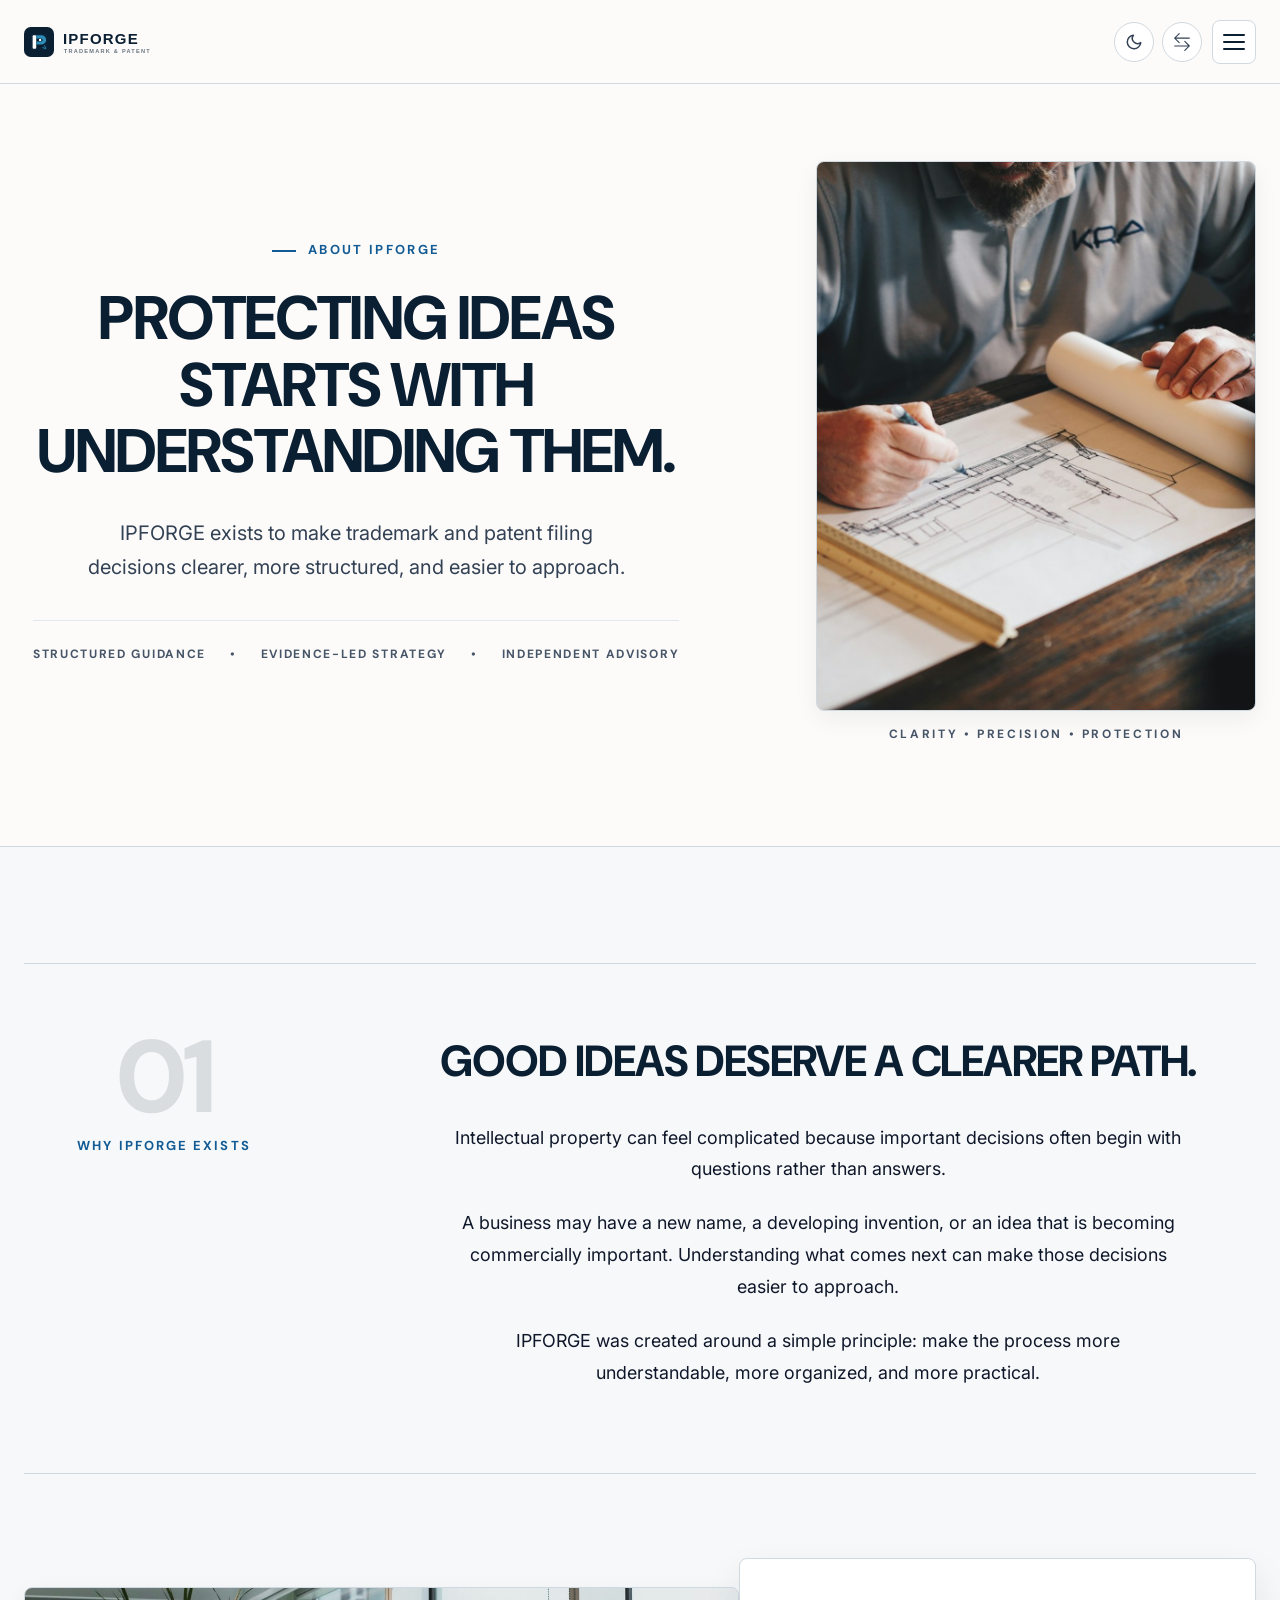
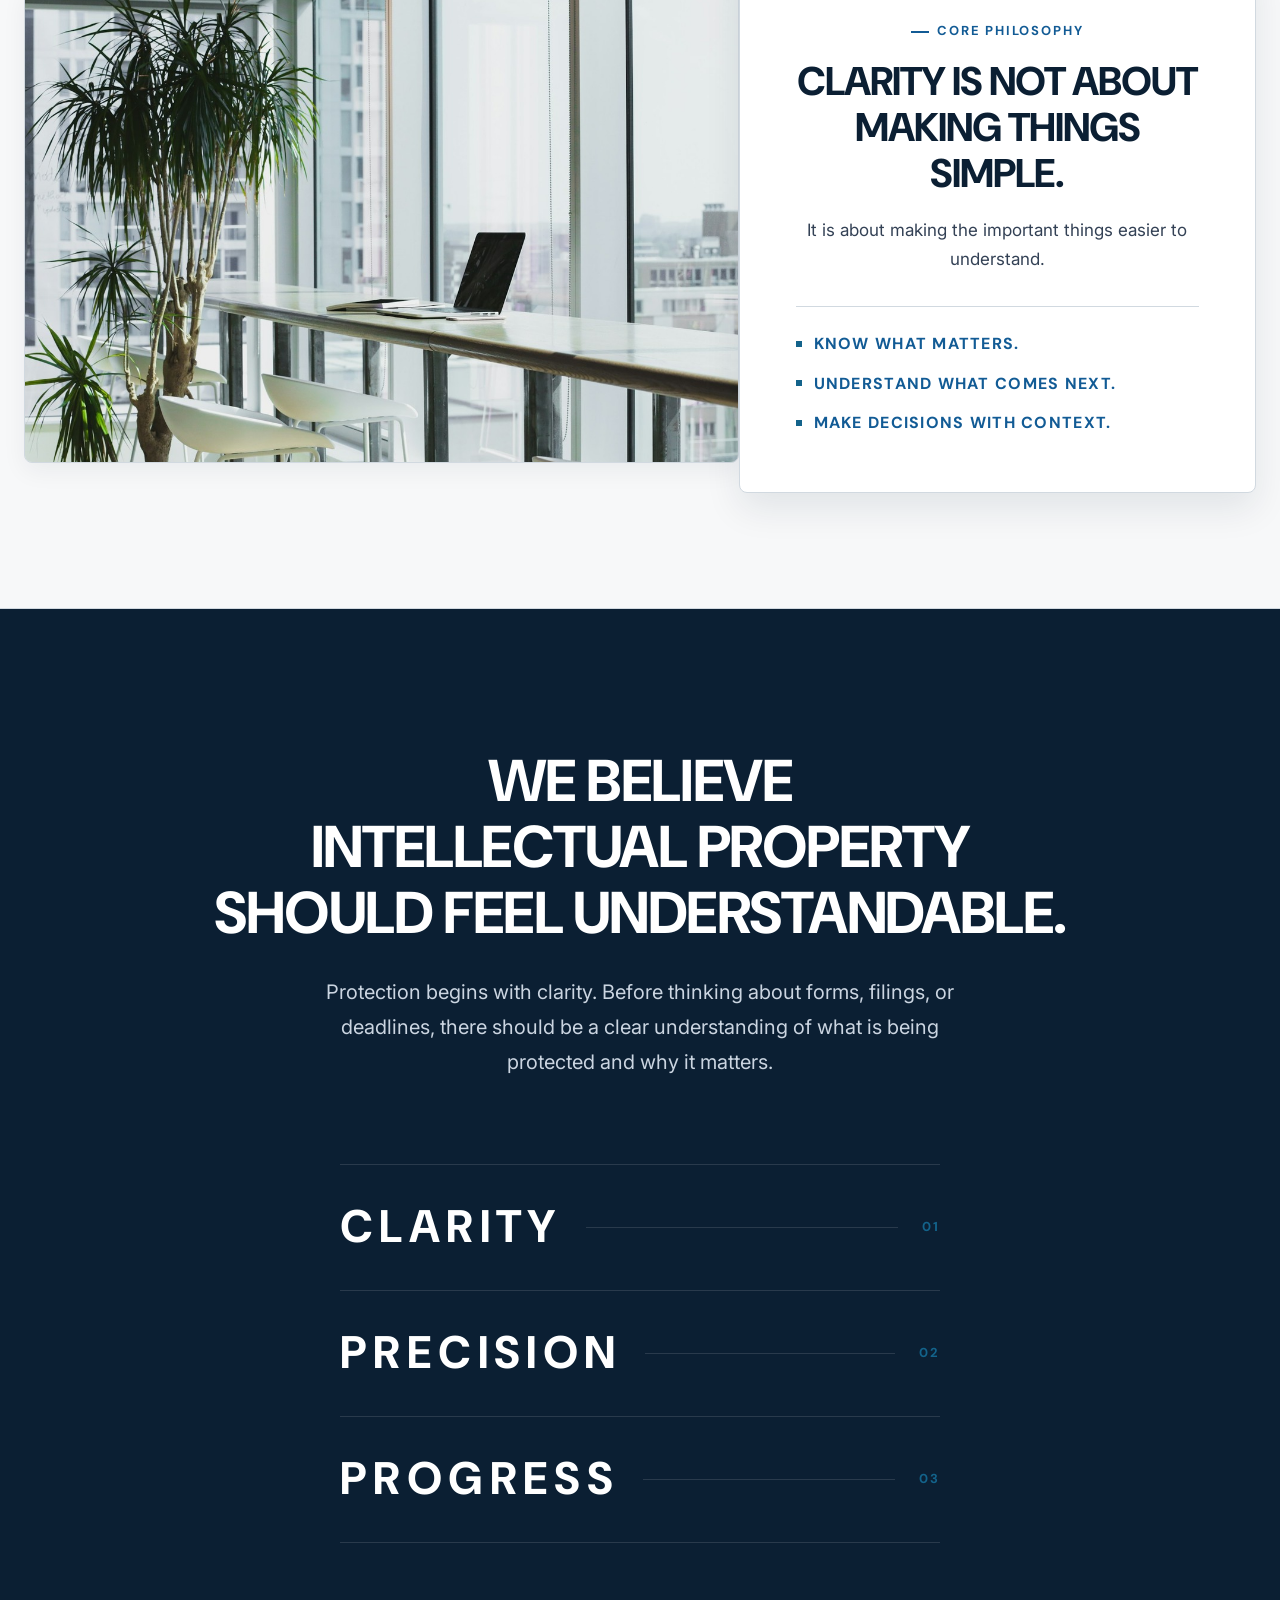
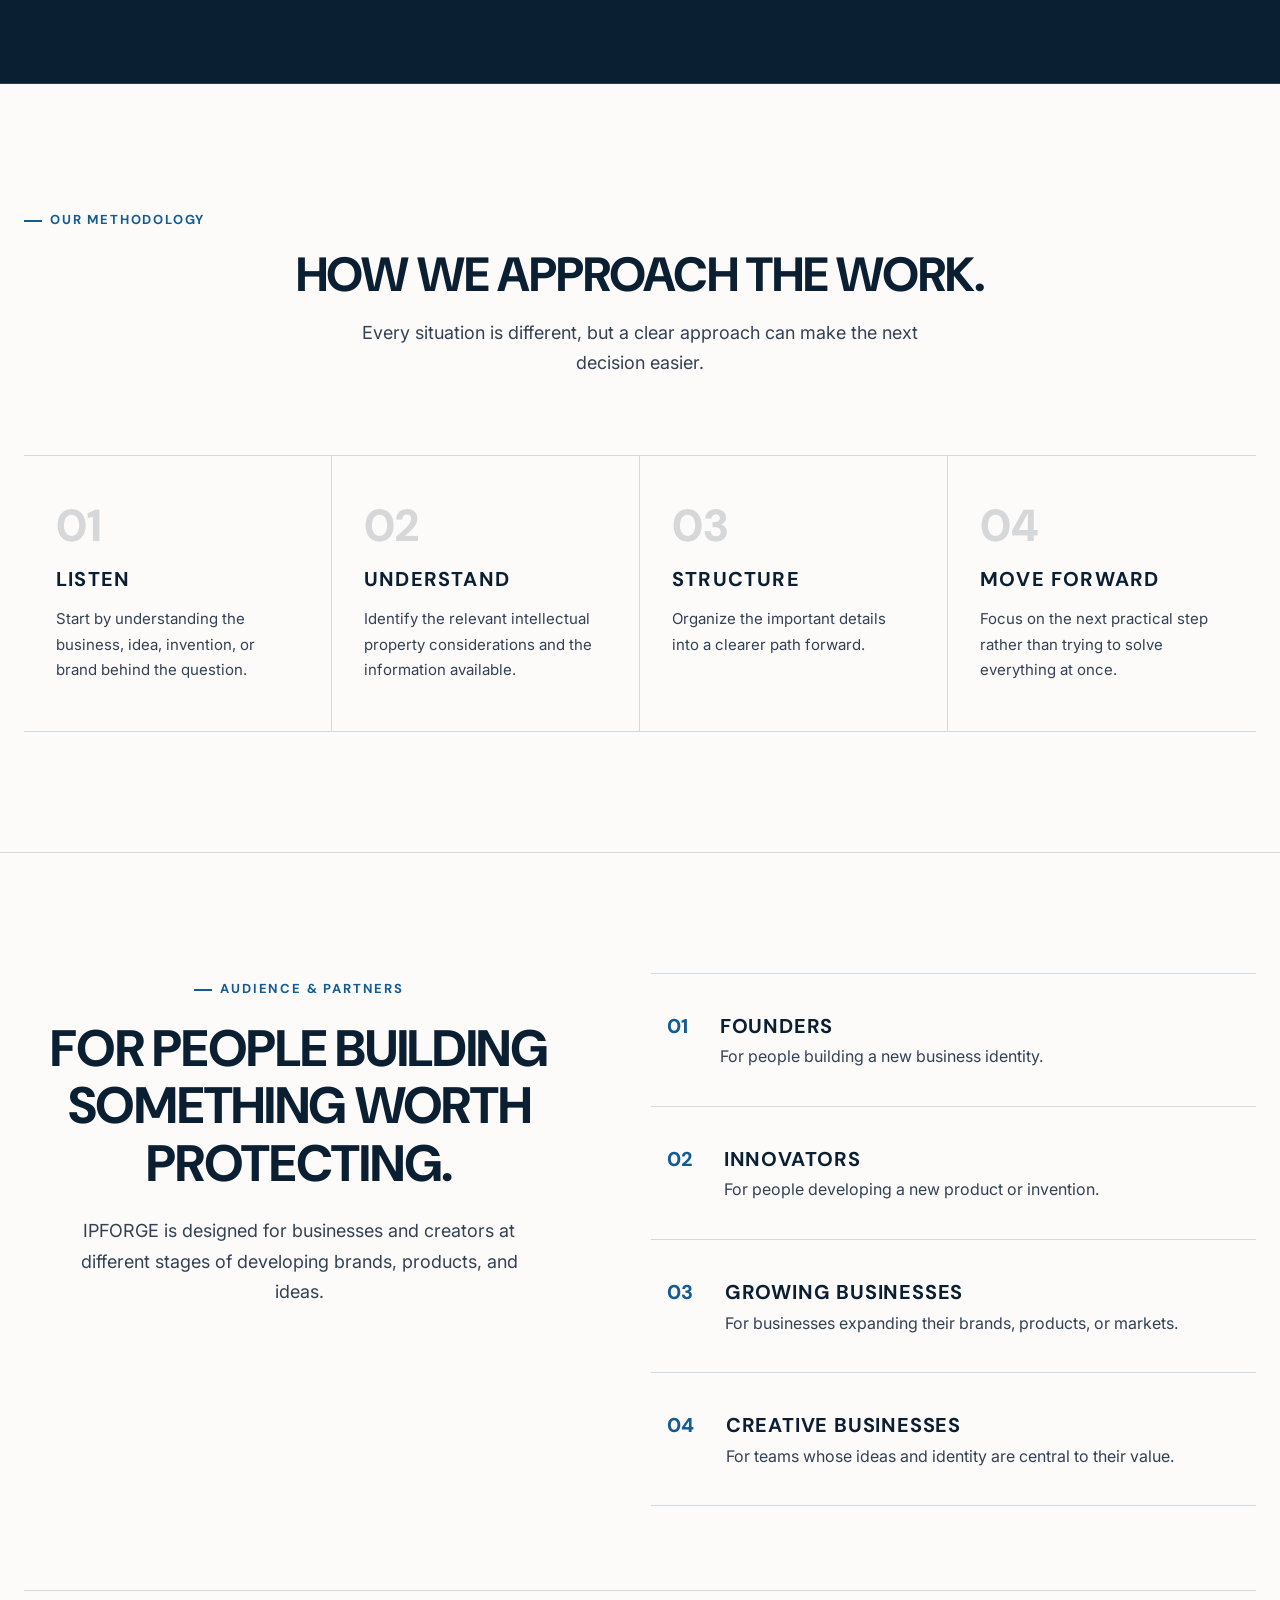
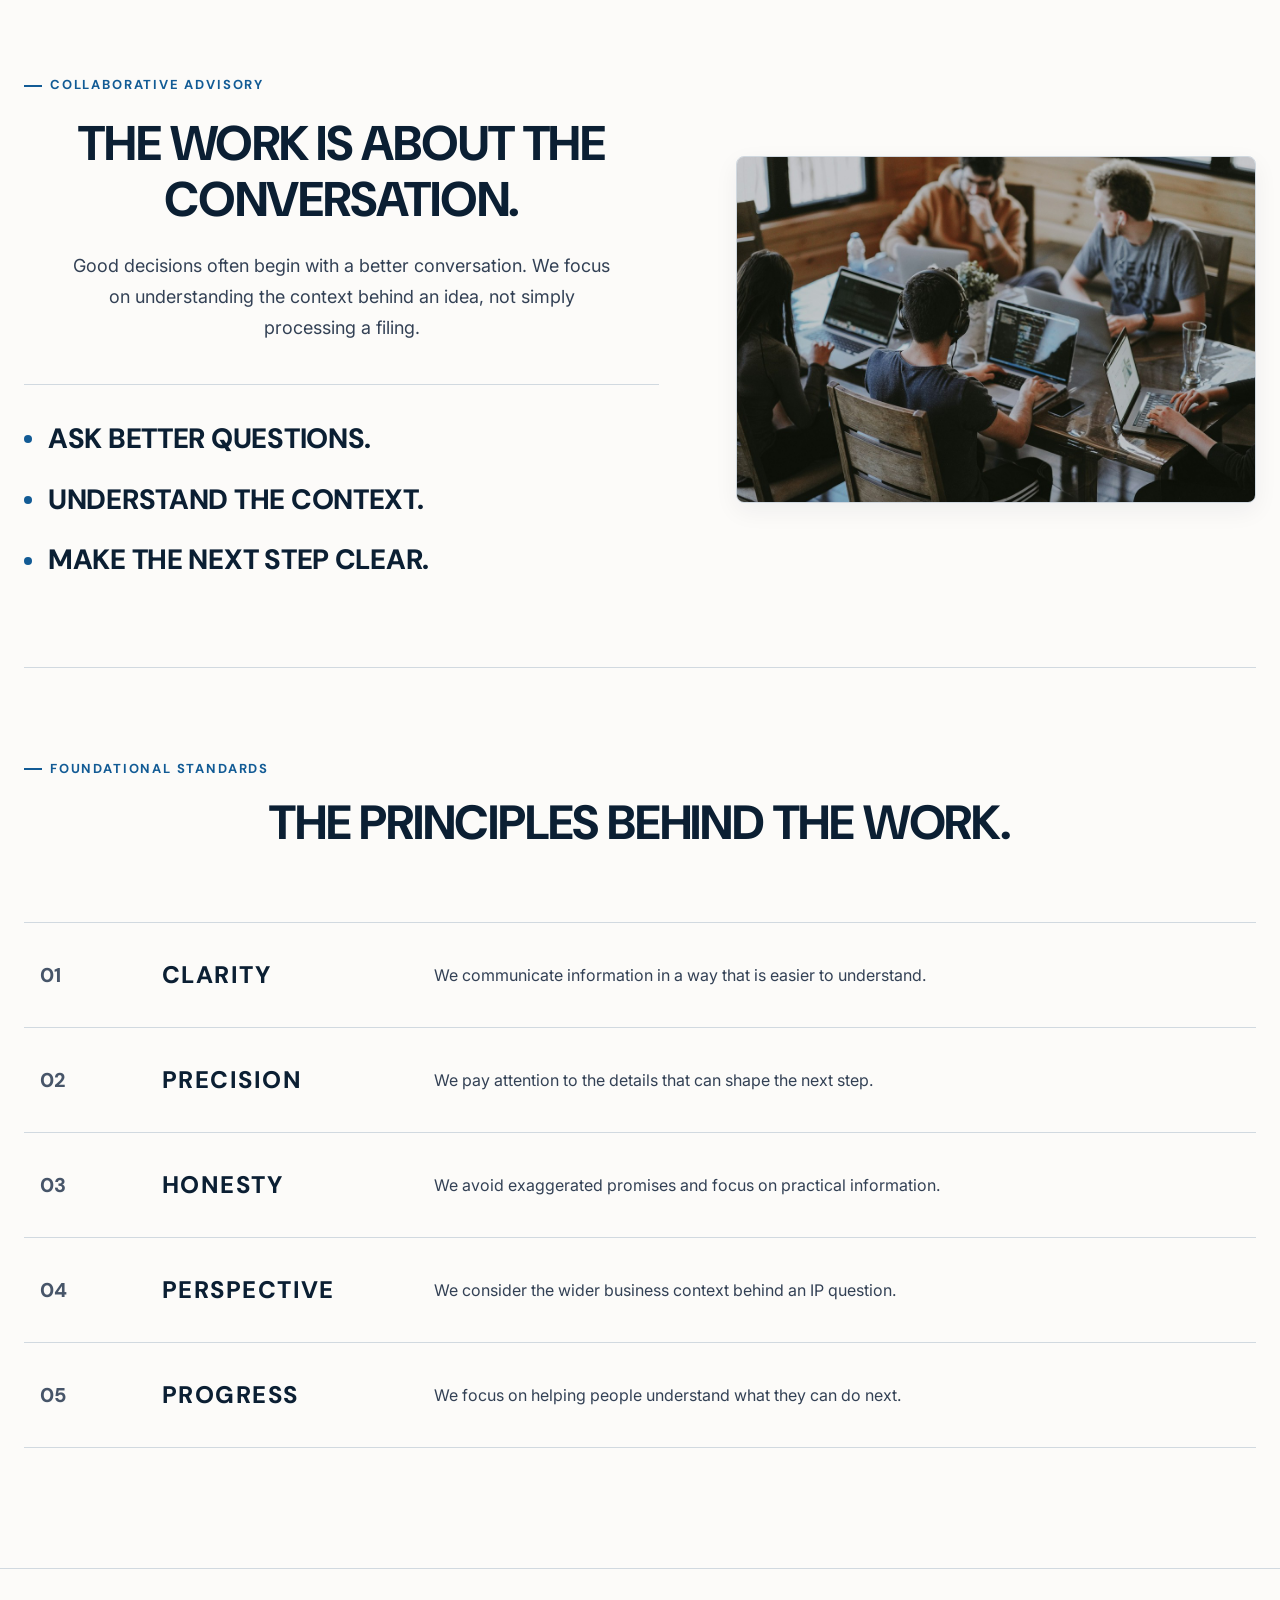
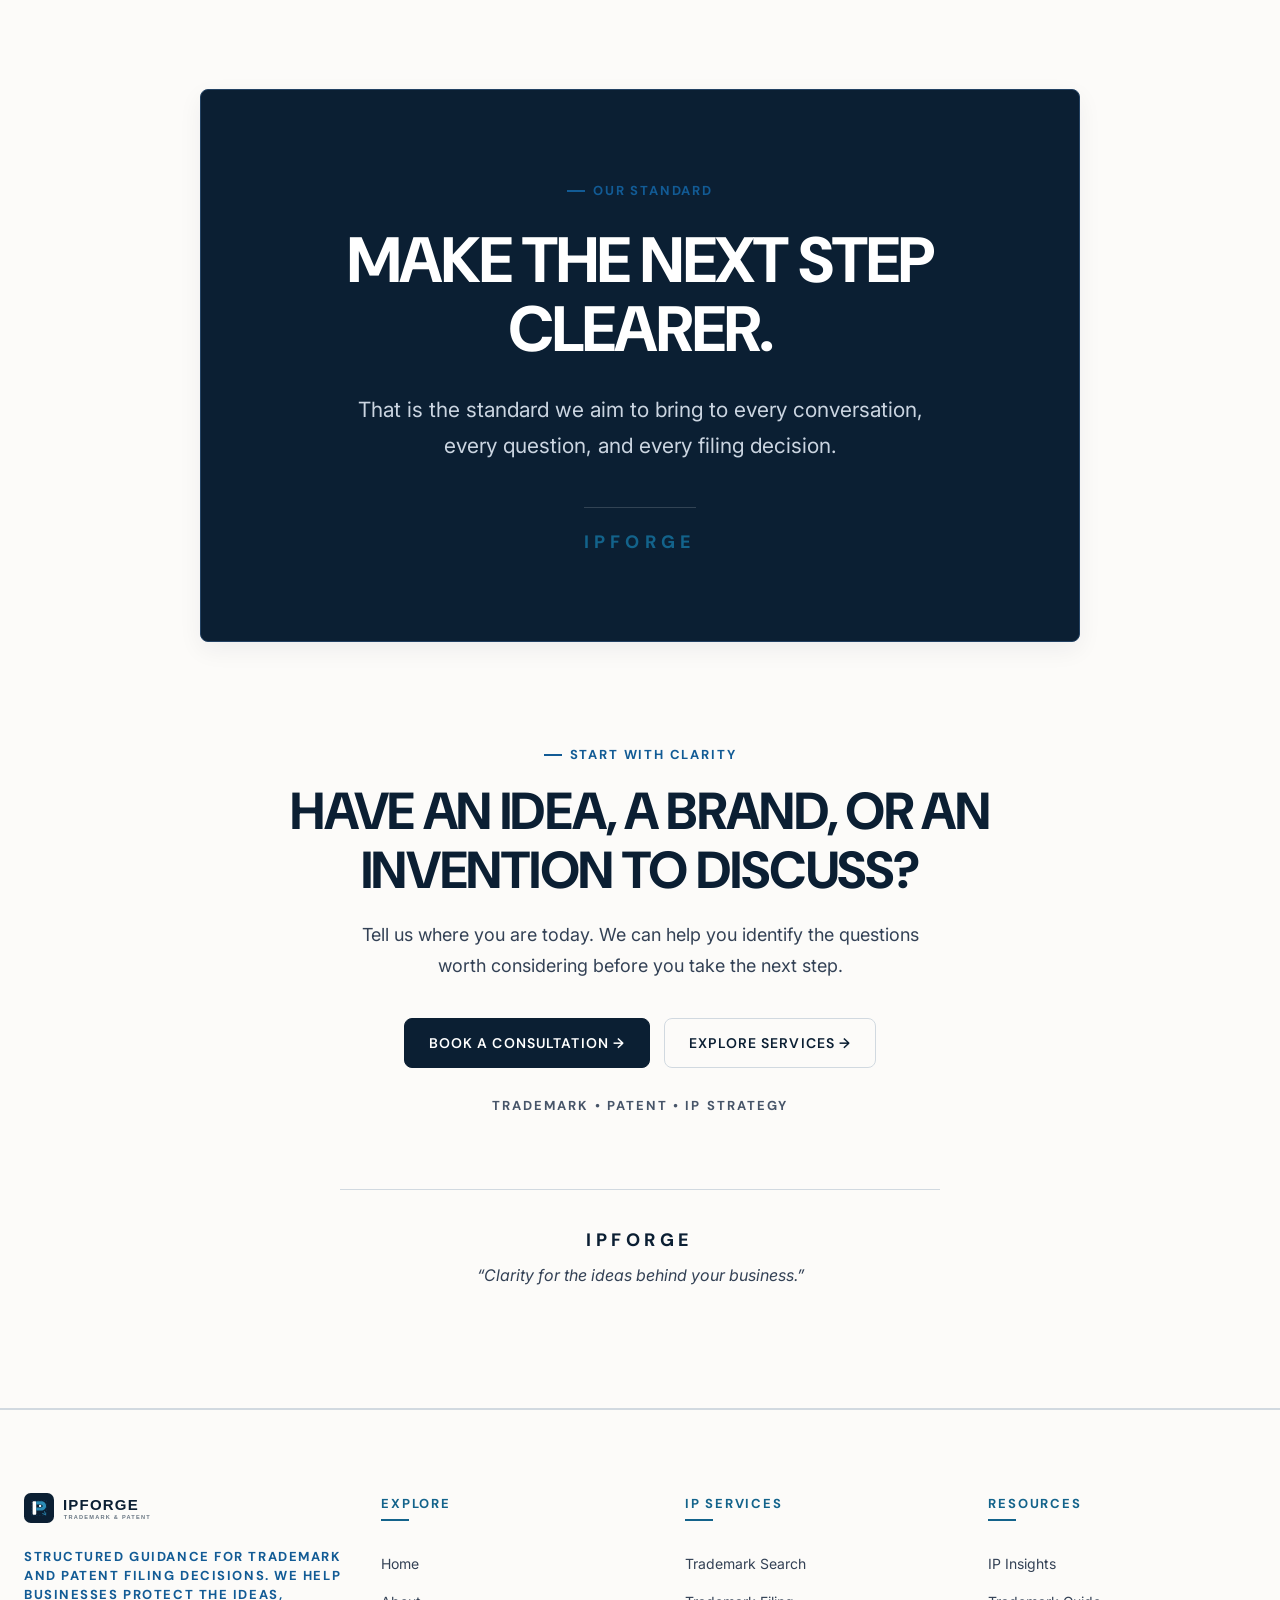
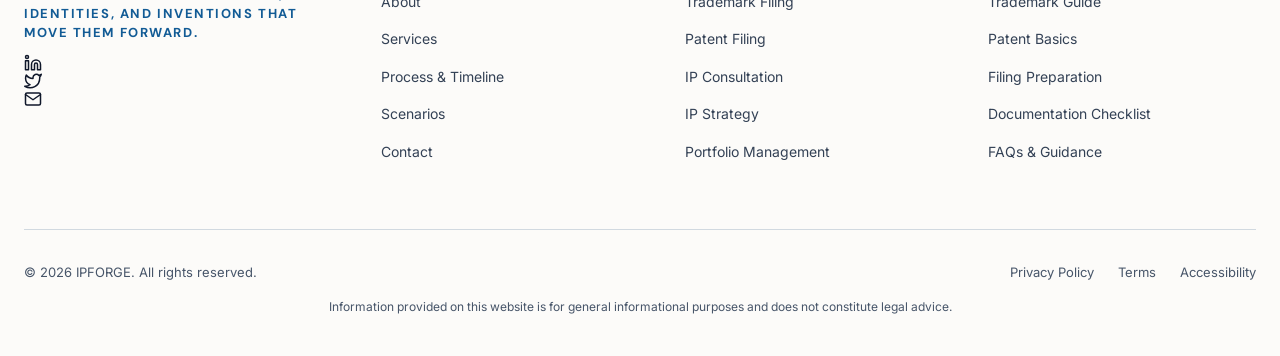
==== about.html @ 91d79ee5 "Initial commit" ====
<!DOCTYPE html>
<html dir="ltr" lang="en">
<head>
  <meta charset="UTF-8">
  <meta name="viewport" content="width=device-width, initial-scale=1.0">
  <title>About IPFORGE | Trademark &amp; Patent Filing Service</title>
  <meta name="description" content="Learn about IPFORGE, our approach to trademark and patent filing support, and our focus on clarity, precision, and practical next steps.">

  <!-- Open Graph Metadata -->
  <meta property="og:title" content="About IPFORGE | Trademark &amp; Patent Filing Service">
  <meta property="og:description" content="Learn about IPFORGE, our approach to trademark and patent filing support, and our focus on clarity, precision, and practical next steps.">
  <meta property="og:type" content="website">
  <meta property="og:image" content="assets/images/about/about-hero.jpg">

  <!-- Favicon -->
  <link rel="icon" type="image/svg+xml" href="assets/logo/favicon.svg">

  <!-- Core Stylesheets -->
  <link rel="stylesheet" href="css/style.css">
  <link rel="stylesheet" href="css/components.css">
  <link rel="stylesheet" href="css/responsive.css">
      <script>
    (function() {
      try {
        if (localStorage.getItem('ipforge_theme') === 'dark') {
          document.documentElement.classList.add('dark-theme');
          document.addEventListener('DOMContentLoaded', function() {
            var imgs = document.querySelectorAll('.header-logo img, .footer-brand img, .footer-logo, img.footer-logo');
            imgs.forEach(function(img) {
              if (!img.classList.contains('logo-light') && !img.classList.contains('logo-dark')) {
                img.src = 'assets/logo/logo-dark.svg';
              }
            });
          });
        }
        var savedDir = localStorage.getItem('siteDirection');
        if (savedDir === 'rtl' || savedDir === 'ltr') {
          document.documentElement.setAttribute('dir', savedDir);
        } else {
          document.documentElement.setAttribute('dir', 'ltr');
        }
      } catch (e) {}
    })();
  </script>
</head>
<body>

  <!-- ======================================================================
       HEADER
       Shared IPFORGE Global Header with About item active
       ====================================================================== -->
  <header class="site-header" id="top">
    <div class="container header-container">

      <!-- Header Left: Logo -->
      <a href="index.html" class="header-logo" aria-label="IPFORGE Homepage">
        <img src="assets/logo/logo.svg" alt="IPFORGE Trademark &amp; Patent Filing Service" width="165" height="36">
      </a>

      <!-- Header Center: Desktop Navigation -->
      <nav class="header-nav" aria-label="Primary Navigation">
        <div class="nav-item-dropdown">
          <button type="button" class="nav-link nav-dropdown-toggle" aria-expanded="false" aria-haspopup="true">
            <span>Home</span>
            <svg class="dropdown-chevron" width="10" height="6" viewBox="0 0 10 6" fill="none" xmlns="http://www.w3.org/2000/svg">
              <path d="M1 1L5 5L9 1" stroke="currentColor" stroke-width="1.5" stroke-linecap="round" stroke-linejoin="round"/>
            </svg>
          </button>
          <div class="nav-dropdown-menu" role="menu">
            <a href="index.html" class="nav-dropdown-item" role="menuitem">
              <span>Home 1</span>
            </a>
            <a href="home-2.html" class="nav-dropdown-item" role="menuitem">
              <span>Home 2</span>
            </a>
          </div>
        </div>
        <a href="about.html" class="nav-link active" aria-current="page">About</a>
        <a href="services.html" class="nav-link">Services</a>
        <a href="process.html" class="nav-link">Process</a>
        <a href="scenarios.html" class="nav-link">Scenarios</a>
        <a href="contact.html" class="nav-link">Contact</a>
      </nav>

      <!-- Header Right: Utility Controls & CTA -->
      <div class="header-actions">

        <div class="utility-controls">
                    <!-- Control 01: Theme Toggle (Light / Dark) -->
          <div style="position: relative;">
            <button type="button" class="utility-btn theme-toggle-btn" id="themeToggle" aria-label="Switch to dark theme" title="Switch to dark theme">
              <!-- Moon Icon for Light Theme (visible by default) -->
              <svg class="theme-icon theme-icon--moon" viewBox="0 0 24 24" fill="none" stroke="currentColor" stroke-width="2" stroke-linecap="round" stroke-linejoin="round" width="18" height="18" aria-hidden="true">
                <path d="M21 12.79A9 9 0 1 1 11.21 3 7 7 0 0 0 21 12.79z"></path>
              </svg>
              <!-- Sun Icon for Dark Theme (visible in dark theme) -->
              <svg class="theme-icon theme-icon--sun" viewBox="0 0 24 24" fill="none" stroke="currentColor" stroke-width="2" stroke-linecap="round" stroke-linejoin="round" width="18" height="18" aria-hidden="true">
                <circle cx="12" cy="12" r="5"></circle>
                <line x1="12" y1="1" x2="12" y2="3"></line>
                <line x1="12" y1="21" x2="12" y2="23"></line>
                <line x1="4.22" y1="4.22" x2="5.64" y2="5.64"></line>
                <line x1="18.36" y1="18.36" x2="19.78" y2="19.78"></line>
                <line x1="1" y1="12" x2="3" y2="12"></line>
                <line x1="21" y1="12" x2="23" y2="12"></line>
                <line x1="4.22" y1="19.78" x2="5.64" y2="18.36"></line>
                <line x1="18.36" y1="5.64" x2="19.78" y2="4.22"></line>
              </svg>
            </button>
          </div>

                    <!-- Control 02: LTR / RTL Direction Toggle -->
          <div style="position: relative;">
            <button type="button" class="utility-btn direction-toggle" id="directionToggle" aria-label="Switch to right-to-left layout" aria-pressed="false" title="Switch to right-to-left layout">
              <svg class="direction-icon" width="18" height="18" viewBox="0 0 16 16" fill="currentColor" aria-hidden="true">
                <path fill-rule="evenodd" d="M1 11.5a.5.5 0 0 0 .5.5h11.793l-3.147 3.146a.5.5 0 0 0 .708.708l4-4a.5.5 0 0 0 0-.708l-4-4a.5.5 0 0 0-.708.708L13.293 11H1.5a.5.5 0 0 0-.5.5zm14-7a.5.5 0 0 1-.5.5H2.707l3.147 3.146a.5.5 0 1 1-.708.708l-4-4a.5.5 0 0 1 0-.708l4-4a.5.5 0 1 1 .708.708L2.707 4H14.5a.5.5 0 0 1 .5.5z"/>
              </svg>
            </button>
          </div>
        </div>

        <!-- Header CTA Button -->
        <a href="contact.html#contact-form-section" class="btn btn-primary header-cta"><span>BOOK A CONSULTATION</span></a>

        <!-- Mobile Hamburger Button -->
        <button type="button" class="mobile-menu-toggle" aria-label="Toggle mobile menu" aria-expanded="false" aria-controls="mobileDrawer">
          <span class="hamburger-icon">
            <span class="hamburger-line"></span>
            <span class="hamburger-line"></span>
            <span class="hamburger-line"></span>
          </span>
        </button>

      </div>
    </div>
  </header>

  <!-- Mobile Navigation Drawer -->
  <div class="mobile-drawer" id="mobileDrawer" role="dialog" aria-label="Mobile Navigation">
    <ul class="mobile-nav-list">
      <li class="mobile-dropdown-item">
        <div class="mobile-dropdown-header">
          <span class="mobile-nav-link">Home</span>
          <button type="button" class="mobile-submenu-toggle" aria-label="Toggle Home Submenu" aria-expanded="false">
            <svg width="12" height="8" viewBox="0 0 12 8" fill="none">
              <path d="M1 1.5L6 6.5L11 1.5" stroke="currentColor" stroke-width="2" stroke-linecap="round" stroke-linejoin="round"/>
            </svg>
          </button>
        </div>
        <ul class="mobile-subnav-list">
          <li><a href="index.html" class="mobile-subnav-link">Home 1</a></li>
          <li><a href="home-2.html" class="mobile-subnav-link">Home 2</a></li>
        </ul>
      </li>
      <li><a href="about.html" class="mobile-nav-link active" aria-current="page">About</a></li>
      <li><a href="services.html" class="mobile-nav-link">Services</a></li>
      <li><a href="process.html" class="mobile-nav-link">Process</a></li>
      <li><a href="scenarios.html" class="mobile-nav-link">Scenarios</a></li>
      <li><a href="contact.html" class="mobile-nav-link">Contact</a></li>
    </ul>
    <!-- Mobile Drawer Actions (Matching Image 3) -->
    <div class="mobile-drawer-footer">
      <button type="button" class="mobile-drawer-action-btn theme-toggle-btn mobile-theme-btn" aria-label="Switch to dark theme" title="Switch to dark theme">
        <span class="mobile-theme-label">DARK MODE</span>
        <span class="mobile-drawer-btn-icon">
          <svg class="theme-icon theme-icon--moon" viewBox="0 0 24 24" fill="none" stroke="currentColor" stroke-width="2" stroke-linecap="round" stroke-linejoin="round" width="18" height="18" aria-hidden="true">
            <path d="M21 12.79A9 9 0 1 1 11.21 3 7 7 0 0 0 21 12.79z"></path>
          </svg>
          <svg class="theme-icon theme-icon--sun" viewBox="0 0 24 24" fill="none" stroke="currentColor" stroke-width="2" stroke-linecap="round" stroke-linejoin="round" width="18" height="18" aria-hidden="true">
            <circle cx="12" cy="12" r="5"></circle>
            <line x1="12" y1="1" x2="12" y2="3"></line>
            <line x1="12" y1="21" x2="12" y2="23"></line>
            <line x1="4.22" y1="4.22" x2="5.64" y2="5.64"></line>
            <line x1="18.36" y1="18.36" x2="19.78" y2="19.78"></line>
            <line x1="1" y1="12" x2="3" y2="12"></line>
            <line x1="21" y1="12" x2="23" y2="12"></line>
            <line x1="4.22" y1="19.78" x2="5.64" y2="18.36"></line>
            <line x1="18.36" y1="5.64" x2="19.78" y2="4.22"></line>
          </svg>
        </span>
      </button>

      <button type="button" class="mobile-drawer-action-btn direction-toggle mobile-dir-btn" aria-label="Switch to right-to-left layout" aria-pressed="false" title="Switch to right-to-left layout">
        <span class="mobile-dir-label">RTL VIEW</span>
        <span class="mobile-drawer-btn-icon">
          <svg class="direction-icon" width="18" height="18" viewBox="0 0 16 16" fill="currentColor" aria-hidden="true">
            <path fill-rule="evenodd" d="M1 11.5a.5.5 0 0 0 .5.5h11.793l-3.147 3.146a.5.5 0 0 0 .708.708l4-4a.5.5 0 0 0 0-.708l-4-4a.5.5 0 0 0-.708.708L13.293 11H1.5a.5.5 0 0 0-.5.5zm14-7a.5.5 0 0 1-.5.5H2.707l3.147 3.146a.5.5 0 1 1-.708.708l-4-4a.5.5 0 0 1 0-.708l4-4a.5.5 0 1 1 .708.708L2.707 4H14.5a.5.5 0 0 1 .5.5z"/>
          </svg>
        </span>
      </button>

      <a href="contact.html#contact-form-section" class="btn btn-primary mobile-drawer-cta">
        <span>BOOK A CONSULTATION</span>
      </a>
    </div>
  </div>


  <!-- ======================================================================
       MAIN CONTENT
       ====================================================================== -->
  <main id="main-content">

    <!-- ======================================================================
         SECTION 01 OF 06 — ABOUT HERO
         Editorial typography-led hero on Warm White with vertical photography
         ====================================================================== -->
    <section class="about-hero-section" id="about-hero">
      <div class="container about-hero-grid">

        <!-- Left: Editorial Typography -->
        <div class="about-hero-left">
          <span class="about-hero-eyebrow">About IPFORGE</span>

          <h1 class="about-hero-title">
            <span class="about-hero-line">Protecting Ideas</span>
            <span class="about-hero-line">Starts With</span>
            <span class="about-hero-line">Understanding Them.</span>
          </h1>

          <p class="about-hero-desc">
            IPFORGE exists to make trademark and patent filing decisions clearer, more structured, and easier to approach.
          </p>

          <div class="about-hero-meta-strip">
            <span>Structured Guidance</span>
            <span>•</span>
            <span>Evidence-Led Strategy</span>
            <span>•</span>
            <span>Independent Advisory</span>
          </div>
        </div>

        <!-- Right: Tall Vertical Editorial Image -->
        <div class="about-hero-right">
          <div class="about-hero-media-wrapper">
            <div class="about-hero-image-frame">
              <img src="assets/images/about/about-hero.jpg" alt="Refined workspace with technical sketches, notebooks, and architectural drafting tools representing ideas and intellectual property strategy" width="960" height="1200" fetchpriority="high">
            </div>
            <div class="about-hero-caption">
              Clarity • Precision • Protection
            </div>
          </div>
        </div>

      </div>
    </section>


    <!-- ======================================================================
         SECTION 02 OF 06 — ORIGIN STORY & CLARITY PHILOSOPHY
         Wide editorial layout: origin narrative & overlapping clarity composition
         ====================================================================== -->
    <section class="about-origin-section" id="origin">
      <div class="container">
        
        <div class="origin-thin-rule" aria-hidden="true"></div>

        <!-- Part 1: Why IPFORGE Exists -->
        <div class="origin-grid">
          <!-- Left: Number & Label -->
          <div class="origin-left">
            <div class="origin-oversized-num" aria-hidden="true">01</div>
            <span class="origin-left-label">Why IPFORGE Exists</span>
          </div>

          <!-- Right: Heading & Three Distinct Narrative Paragraphs -->
          <div class="origin-right">
            <h2 class="origin-heading">
              Good Ideas Deserve A Clearer Path.
            </h2>

            <div class="origin-paragraphs">
              <p class="origin-p">
                Intellectual property can feel complicated because important decisions often begin with questions rather than answers.
              </p>
              <p class="origin-p">
                A business may have a new name, a developing invention, or an idea that is becoming commercially important. Understanding what comes next can make those decisions easier to approach.
              </p>
              <p class="origin-p">
                IPFORGE was created around a simple principle: make the process more understandable, more organized, and more practical.
              </p>
            </div>
          </div>
        </div>

        <!-- Thin Editorial Divider -->
        <div class="origin-thin-rule" style="margin: clamp(56px, 7vw, 84px) 0;" aria-hidden="true"></div>

        <!-- Part 2: What Clarity Means -->
        <div class="clarity-composition" id="clarity">
          <!-- Wide Image (approx 58% width) -->
          <div class="clarity-image-frame">
            <img src="assets/images/about/clarity.jpg" alt="Organized intellectual property strategy workspace with technical drawings, modern devices, and drafting tools demonstrating clarity" width="1200" height="800" loading="lazy">
          </div>

          <!-- Overlapping Editorial Content Panel -->
          <div class="clarity-overlap-panel">
            <span class="section-eyebrow" style="margin-bottom: 16px;">Core Philosophy</span>
            
            <h3 class="clarity-heading">
              Clarity Is Not About Making Things Simple.
            </h3>

            <p class="clarity-lead">
              It is about making the important things easier to understand.
            </p>

            <div class="clarity-triad">
              <div class="clarity-triad-statement">Know What Matters.</div>
              <div class="clarity-triad-statement">Understand What Comes Next.</div>
              <div class="clarity-triad-statement">Make Decisions With Context.</div>
            </div>
          </div>
        </div>

      </div>
    </section>


    <!-- ======================================================================
         SECTION 03 OF 06 — WHAT WE BELIEVE
         Centered manifesto on deep navy with vertical rule typography
         ====================================================================== -->
    <section class="about-manifesto-section" id="manifesto">
      <div class="container manifesto-container">

        <h2 class="manifesto-title">
          <span style="display: block;">We Believe</span>
          <span style="display: block;">Intellectual Property</span>
          <span style="display: block;">Should Feel Understandable.</span>
        </h2>

        <p class="manifesto-lead">
          Protection begins with clarity. Before thinking about forms, filings, or deadlines, there should be a clear understanding of what is being protected and why it matters.
        </p>

        <!-- Three large words arranged vertically with thin lines -->
        <div class="manifesto-vertical-words">
          <div class="manifesto-word-row">
            <span class="manifesto-word">Clarity</span>
            <span class="manifesto-word-dash" aria-hidden="true"></span>
            <span class="manifesto-word-num">01</span>
          </div>

          <div class="manifesto-word-row">
            <span class="manifesto-word">Precision</span>
            <span class="manifesto-word-dash" aria-hidden="true"></span>
            <span class="manifesto-word-num">02</span>
          </div>

          <div class="manifesto-word-row">
            <span class="manifesto-word">Progress</span>
            <span class="manifesto-word-dash" aria-hidden="true"></span>
            <span class="manifesto-word-num">03</span>
          </div>
        </div>

      </div>
    </section>


    <!-- ======================================================================
         SECTION 04 OF 06 — OUR APPROACH
         Horizontal editorial sequence across 4 structured stages
         ====================================================================== -->
    <section class="about-approach-section" id="approach">
      <div class="container">

        <div class="approach-header">
          <span class="section-eyebrow" style="margin-bottom: 16px;">Our Methodology</span>
          <h2 class="approach-heading">How We Approach The Work.</h2>
          <p class="approach-supporting">
            Every situation is different, but a clear approach can make the next decision easier.
          </p>
        </div>

        <div class="approach-sequence-grid">
          <!-- Stage 01 -->
          <div class="approach-stage">
            <span class="approach-stage-num">01</span>
            <h3 class="approach-stage-title">Listen</h3>
            <p class="approach-stage-desc">
              Start by understanding the business, idea, invention, or brand behind the question.
            </p>
          </div>

          <!-- Stage 02 -->
          <div class="approach-stage">
            <span class="approach-stage-num">02</span>
            <h3 class="approach-stage-title">Understand</h3>
            <p class="approach-stage-desc">
              Identify the relevant intellectual property considerations and the information available.
            </p>
          </div>

          <!-- Stage 03 -->
          <div class="approach-stage">
            <span class="approach-stage-num">03</span>
            <h3 class="approach-stage-title">Structure</h3>
            <p class="approach-stage-desc">
              Organize the important details into a clearer path forward.
            </p>
          </div>

          <!-- Stage 04 -->
          <div class="approach-stage">
            <span class="approach-stage-num">04</span>
            <h3 class="approach-stage-title">Move Forward</h3>
            <p class="approach-stage-desc">
              Focus on the next practical step rather than trying to solve everything at once.
            </p>
          </div>
        </div>

      </div>
    </section>


    <!-- ======================================================================
         SECTION 05 OF 06 — WHO WE SUPPORT & COLLABORATIVE VALUES
         Audience statement, collaborative consultation advisory, and foundational standards
         ====================================================================== -->
    <section class="about-audience-section" id="audience">
      <div class="container">

        <!-- Part 1: Audience Grid -->
        <div class="audience-grid">

          <!-- Left: Anchor Statement -->
          <div class="audience-left">
            <span class="section-eyebrow" style="margin-bottom: 20px;">Audience &amp; Partners</span>
            
            <h2 class="audience-heading">
              For People Building Something Worth Protecting.
            </h2>

            <p class="audience-supporting">
              IPFORGE is designed for businesses and creators at different stages of developing brands, products, and ideas.
            </p>
          </div>

          <!-- Right: Editorial List (No Cards, Hover Movement & Arrow) -->
          <div class="audience-list">

            <!-- Item 01 -->
            <div class="audience-list-item">
              <span class="audience-item-num">01</span>
              <div class="audience-item-body">
                <h3 class="audience-item-title">
                  Founders
                  <span class="audience-item-arrow" aria-hidden="true">→</span>
                </h3>
                <p class="audience-item-desc">
                  For people building a new business identity.
                </p>
              </div>
            </div>

            <!-- Item 02 -->
            <div class="audience-list-item">
              <span class="audience-item-num">02</span>
              <div class="audience-item-body">
                <h3 class="audience-item-title">
                  Innovators
                  <span class="audience-item-arrow" aria-hidden="true">→</span>
                </h3>
                <p class="audience-item-desc">
                  For people developing a new product or invention.
                </p>
              </div>
            </div>

            <!-- Item 03 -->
            <div class="audience-list-item">
              <span class="audience-item-num">03</span>
              <div class="audience-item-body">
                <h3 class="audience-item-title">
                  Growing Businesses
                  <span class="audience-item-arrow" aria-hidden="true">→</span>
                </h3>
                <p class="audience-item-desc">
                  For businesses expanding their brands, products, or markets.
                </p>
              </div>
            </div>

            <!-- Item 04 -->
            <div class="audience-list-item">
              <span class="audience-item-num">04</span>
              <div class="audience-item-body">
                <h3 class="audience-item-title">
                  Creative Businesses
                  <span class="audience-item-arrow" aria-hidden="true">→</span>
                </h3>
                <p class="audience-item-desc">
                  For teams whose ideas and identity are central to their value.
                </p>
              </div>
            </div>

          </div>

        </div>

        <!-- Thin Editorial Divider -->
        <div class="origin-thin-rule" style="margin: clamp(56px, 7vw, 84px) 0;" aria-hidden="true"></div>

        <!-- Part 2: Collaborative Advisory -->
        <div class="collab-grid" id="collaboration">

          <!-- Left: Conversational Philosophy & Statements -->
          <div class="collab-content">
            <span class="section-eyebrow" style="margin-bottom: 20px;">Collaborative Advisory</span>
            
            <h3 class="collab-heading">
              The Work Is About The Conversation.
            </h3>

            <p class="collab-lead">
              Good decisions often begin with a better conversation. We focus on understanding the context behind an idea, not simply processing a filing.
            </p>

            <div class="collab-statements">
              <div class="collab-statement-item">Ask Better Questions.</div>
              <div class="collab-statement-item">Understand The Context.</div>
              <div class="collab-statement-item">Make The Next Step Clear.</div>
            </div>
          </div>

          <!-- Right: Professional Consultation Editorial Image -->
          <div class="collab-media-frame">
            <img src="assets/images/about/collaboration.jpg" alt="Thoughtful professional consultation and collaboration around strategy documents and concept sketches" width="1200" height="800" loading="lazy">
          </div>

        </div>

        <!-- Thin Editorial Divider -->
        <div class="origin-thin-rule" style="margin: clamp(56px, 7vw, 84px) 0;" aria-hidden="true"></div>

        <!-- Part 3: Foundational Standards -->
        <div class="values-wrapper" id="values">
          <div class="values-header">
            <span class="section-eyebrow" style="margin-bottom: 16px;">Foundational Standards</span>
            <h3 class="values-heading">The Principles Behind The Work.</h3>
          </div>

          <div class="values-list">

            <!-- Row 01 -->
            <div class="value-band-row">
              <span class="value-band-num">01</span>
              <h4 class="value-band-title">Clarity</h4>
              <p class="value-band-desc">We communicate information in a way that is easier to understand.</p>
              <span class="value-band-arrow" aria-hidden="true">→</span>
            </div>

            <!-- Row 02 -->
            <div class="value-band-row">
              <span class="value-band-num">02</span>
              <h4 class="value-band-title">Precision</h4>
              <p class="value-band-desc">We pay attention to the details that can shape the next step.</p>
              <span class="value-band-arrow" aria-hidden="true">→</span>
            </div>

            <!-- Row 03 -->
            <div class="value-band-row">
              <span class="value-band-num">03</span>
              <h4 class="value-band-title">Honesty</h4>
              <p class="value-band-desc">We avoid exaggerated promises and focus on practical information.</p>
              <span class="value-band-arrow" aria-hidden="true">→</span>
            </div>

            <!-- Row 04 -->
            <div class="value-band-row">
              <span class="value-band-num">04</span>
              <h4 class="value-band-title">Perspective</h4>
              <p class="value-band-desc">We consider the wider business context behind an IP question.</p>
              <span class="value-band-arrow" aria-hidden="true">→</span>
            </div>

            <!-- Row 05 -->
            <div class="value-band-row">
              <span class="value-band-num">05</span>
              <h4 class="value-band-title">Progress</h4>
              <p class="value-band-desc">We focus on helping people understand what they can do next.</p>
              <span class="value-band-arrow" aria-hidden="true">→</span>
            </div>

          </div>
        </div>

      </div>
    </section>


    <!-- ======================================================================
         SECTION 06 OF 06 — BRAND COMMITMENT & CONSULTATION CTA
         Brand standard promise, actionable consultation dialog, and closing signoff
         ====================================================================== -->
    <section class="about-cta-section" id="cta">
      <div class="container">

        <!-- Executive Dark Promise Card -->
        <div class="about-promise-card" id="promise">
          <span class="section-eyebrow" style="margin-bottom: 24px;">Our Standard</span>

          <h2 class="promise-heading">
            Make The Next Step Clearer.
          </h2>

          <p class="promise-desc">
            That is the standard we aim to bring to every conversation, every question, and every filing decision.
          </p>

          <div class="promise-signature-mark" aria-label="Brand Mark">
            IPFORGE
          </div>
        </div>

        <!-- Consultation Action Block -->
        <div class="about-cta-container">
          <span class="section-eyebrow" style="margin-bottom: 16px;">Start With Clarity</span>

          <h3 class="about-cta-heading">
            Have An Idea, A Brand, Or An Invention To Discuss?
          </h3>

          <p class="about-cta-desc">
            Tell us where you are today. We can help you identify the questions worth considering before you take the next step.
          </p>

          <div class="about-cta-actions">
            <button type="button" class="btn btn-primary" data-open-modal="consultation">
              Book a Consultation →
            </button>
            <a href="index.html#services" class="btn btn-secondary">
              Explore Services →
            </a>
          </div>

          <div class="about-cta-meta-line">
            Trademark • Patent • IP Strategy
          </div>
        </div>

        <!-- Final Micro-Statement -->
        <div class="about-micro-container" style="margin-top: clamp(48px, 6vw, 72px); padding-top: 36px; border-top: 1px solid var(--color-border);" aria-label="Brand Micro-statement">
          <div class="about-micro-brand">IPFORGE</div>
          <p class="about-micro-tagline">“Clarity for the ideas behind your business.”</p>
        </div>

      </div>
    </section>

  </main>


  <!-- ======================================================================
       FOOTER
       Shared Global Footer exactly matching index.html
       ====================================================================== -->
  <footer class="site-footer">
    <div class="container">

      <!-- Top Row: 4 Columns -->
      <div class="footer-top">

        <!-- Col 01: Brand & Tagline -->
        <div class="footer-brand-col">
          <a href="index.html" class="footer-logo-link" aria-label="IPFORGE Homepage">
            <img src="assets/logo/logo.svg" alt="IPFORGE" class="footer-logo" width="165" height="36">
          </a>
          <p class="footer-tagline">
            Structured guidance for trademark and patent filing decisions. We help businesses protect the ideas, identities, and inventions that move them forward.
          </p>
          <div class="footer-social-links" aria-label="Social links">
            <a href="https://linkedin.com" target="_blank" rel="noopener noreferrer" class="social-icon-link" aria-label="IPFORGE on LinkedIn">
              <svg width="18" height="18" viewBox="0 0 24 24" fill="none" stroke="currentColor" stroke-width="2" stroke-linecap="round" stroke-linejoin="round">
                <path d="M16 8a6 6 0 0 1 6 6v7h-4v-7a2 2 0 0 0-2-2 2 2 0 0 0-2 2v7h-4v-7a6 6 0 0 1 6-6z"></path>
                <rect x="2" y="9" width="4" height="12"></rect>
                <circle cx="4" cy="4" r="2"></circle>
              </svg>
            </a>
            <a href="https://twitter.com" target="_blank" rel="noopener noreferrer" class="social-icon-link" aria-label="IPFORGE on X (Twitter)">
              <svg width="18" height="18" viewBox="0 0 24 24" fill="none" stroke="currentColor" stroke-width="2" stroke-linecap="round" stroke-linejoin="round">
                <path d="M23 3a10.9 10.9 0 0 1-3.14 1.53 4.48 4.48 0 0 0-7.86 3v1A10.66 10.66 0 0 1 3 4s-4 9 5 13a11.64 11.64 0 0 1-7 2c9 5 20 0 20-11.5a4.5 4.5 0 0 0-.08-.83A7.72 7.72 0 0 0 23 3z"></path>
              </svg>
            </a>
            <a href="mailto:contact@ipforge.com" class="social-icon-link" aria-label="Email IPFORGE">
              <svg width="18" height="18" viewBox="0 0 24 24" fill="none" stroke="currentColor" stroke-width="2" stroke-linecap="round" stroke-linejoin="round">
                <path d="M4 4h16c1.1 0 2 .9 2 2v12c0 1.1-.9 2-2 2H4c-1.1 0-2-.9-2-2V6c0-1.1.9-2 2-2z"></path>
                <polyline points="22,6 12,13 2,6"></polyline>
              </svg>
            </a>
          </div>
        </div>

        <!-- Col 02: Explore Links -->
        <div>
          <span class="footer-col-heading">Explore</span>
          <ul class="footer-nav-list">
            <li><a href="index.html" class="footer-nav-link">Home</a></li>
            <li><a href="about.html" class="footer-nav-link">About</a></li>
            <li><a href="services.html" class="footer-nav-link">Services</a></li>
            <li><a href="process.html" class="footer-nav-link">Process &amp; Timeline</a></li>
            <li><a href="scenarios.html" class="footer-nav-link">Scenarios</a></li>
            <li><a href="contact.html" class="footer-nav-link">Contact</a></li>
          </ul>
        </div>

        <!-- Col 03: IP Services Links -->
        <div>
          <span class="footer-col-heading">IP Services</span>
          <ul class="footer-nav-list">
            <li><a href="services.html" class="footer-nav-link">Trademark Search</a></li>
            <li><a href="services.html" class="footer-nav-link">Trademark Filing</a></li>
            <li><a href="services.html" class="footer-nav-link">Patent Filing</a></li>
            <li><a href="contact.html" class="footer-nav-link">IP Consultation</a></li>
            <li><a href="scenarios.html" class="footer-nav-link">IP Strategy</a></li>
            <li><a href="services.html" class="footer-nav-link">Portfolio Management</a></li>
          </ul>
        </div>

        <!-- Col 04: Resources Links -->
        <div>
          <span class="footer-col-heading">Resources</span>
          <ul class="footer-nav-list">
            <li><a href="scenarios.html" class="footer-nav-link">IP Insights</a></li>
            <li><a href="about.html" class="footer-nav-link">Trademark Guide</a></li>
            <li><a href="process.html" class="footer-nav-link">Patent Basics</a></li>
            <li><a href="index.html#services" class="footer-nav-link">Filing Preparation</a></li>
            <li><a href="#cta" class="footer-nav-link">Documentation Checklist</a></li>
            <li><a href="#cta" class="footer-nav-link">FAQs &amp; Guidance</a></li>
          </ul>
        </div>

      </div>

      <!-- Thin Horizontal Divider -->
      <div class="footer-divider"></div>

      <!-- Bottom Bar: Legal & Rights -->
      <div class="footer-bottom">
        <div>
          © 2026 IPFORGE. All rights reserved.
        </div>
        <div class="footer-legal-links">
          <a href="#top" class="footer-legal-link">Privacy Policy</a>
          <a href="#top" class="footer-legal-link">Terms</a>
          <a href="#top" class="footer-legal-link">Accessibility</a>
        </div>
      </div>

      <!-- Subtle Legal Disclaimer -->
      <p class="footer-disclaimer">
        Information provided on this website is for general informational purposes and does not constitute legal advice.
      </p>

    </div>
  </footer>


  <!-- ======================================================================
       MODAL — BOOK A CONSULTATION (Accessible Interactive Dialog)
       ====================================================================== -->
  <div class="modal-overlay" id="consultationModal" role="dialog" aria-modal="true" aria-labelledby="modalHeading" aria-hidden="true">
    <div class="modal-window">
      <button type="button" class="modal-close-btn" aria-label="Close consultation dialog">
        <svg width="18" height="18" viewBox="0 0 24 24" fill="none" stroke="currentColor" stroke-width="2" stroke-linecap="round" stroke-linejoin="round">
          <line x1="18" y1="6" x2="6" y2="18"></line>
          <line x1="6" y1="6" x2="18" y2="18"></line>
        </svg>
      </button>

      <span class="section-eyebrow" style="margin-bottom: 8px;">Direct Advisory</span>
      <h3 class="modal-title" id="modalHeading">Book an IP Consultation</h3>
      <p class="modal-desc">
        Select your objective and share details to review your filing trajectory with our team.
      </p>

      <form id="consultationForm">
        <div class="form-group">
          <label class="form-label" for="modalName">Full Name</label>
          <input type="text" id="modalName" class="form-input" placeholder="e.g. Katherine Vance" required>
        </div>

        <div class="form-group">
          <label class="form-label" for="modalEmail">Business Email</label>
          <input type="email" id="modalEmail" class="form-input" placeholder="katherine@company.com" required>
        </div>

        <div class="form-group">
          <label class="form-label" for="modalServiceType">Filing Objective</label>
          <select id="modalServiceType" class="form-select" required>
            <option value="Trademark Search">Trademark Search &amp; Clearance</option>
            <option value="Trademark Filing">Trademark Filing Preparation</option>
            <option value="Patent Filing">Patent Documentation &amp; Filing</option>
            <option value="IP Consultation">Comprehensive IP Consultation</option>
            <option value="Brand Protection">Brand Protection Roadmap</option>
            <option value="IP Strategy">Corporate IP Strategy</option>
          </select>
        </div>

        <div class="form-group">
          <label class="form-label" for="modalNotes">Project Summary (Confidential)</label>
          <textarea id="modalNotes" class="form-textarea" placeholder="Briefly summarize your mark, invention, or current filing stage..."></textarea>
        </div>

        <button type="submit" class="btn btn-primary" style="width: 100%; margin-top: 10px;">
          Request Consultation
        </button>

        <div class="form-feedback" role="alert"></div>
      </form>
    </div>
  </div>


  <!-- Core Scripts -->
  <script src="js/navigation.js"></script>
  <script src="js/animations.js"></script>
  <script src="js/main.js"></script>

</body>
</html>
---- css/style.css ----
/* ==========================================================================
   IPFORGE — DESIGN SYSTEM & BASE STYLES
   Trademark & Patent Filing Service
   ========================================================================== */

@import url('https://fonts.googleapis.com/css2?family=DM+Sans:ital,opsz,wght@0,9..40,400;0,9..40,500;0,9..40,600;0,9..40,700;0,9..40,800;1,9..40,400&family=Inter:wght@300;400;500;600;700&display=swap');

:root {
  /* Core Color System */
  --color-primary: #0B1F33;
  --color-secondary: #125B95;
  --color-accent: #13638B;
  --color-accent-hover: #0E4E70;
  --color-bg: #F7F8F9;
  --color-warm-white: #FCFBF9;
  --color-text: #0F172A;
  --color-text-muted: #334155;
  --color-text-light: #475569;
  --color-border: #D1D9E0;
  --color-border-subtle: #E2E8F0;
  --color-white: #FFFFFF;
  --color-card-hover: rgba(18, 91, 149, 0.05);
  
  /* Dark Section Tokens */
  --color-dark-bg: #0B1F33;
  --color-dark-surface: #122941;
  --color-dark-border: #234263;
  --color-dark-text: #F8FAFC;
  --color-dark-muted: #CBD5E1;

  /* Typography */
  --font-heading: 'DM Sans', -apple-system, BlinkMacSystemFont, 'Segoe UI', Roboto, sans-serif;
  --font-body: 'Inter', -apple-system, BlinkMacSystemFont, 'Segoe UI', Roboto, sans-serif;
  
  /* Layout */
  --container-max-width: 1240px;
  --header-height: 92px;
  --header-height-scrolled: 82px;
  
  /* Spacing */
  --section-padding-y: 110px;
  --container-padding-x: 32px;
  
  /* Elevation & Shadows */
  --shadow-sm: 0 2px 8px rgba(11, 31, 51, 0.04);
  --shadow-md: 0 8px 24px rgba(11, 31, 51, 0.06);
  --shadow-lg: 0 16px 36px rgba(11, 31, 51, 0.09);
  --shadow-header: 0 4px 20px rgba(11, 31, 51, 0.05);

  /* Transitions */
  --transition-fast: 200ms cubic-bezier(0.16, 1, 0.3, 1);
  --transition-normal: 350ms cubic-bezier(0.16, 1, 0.3, 1);
  --transition-smooth: 500ms cubic-bezier(0.16, 1, 0.3, 1);

  /* Radii */
  --radius-sm: 6px;
  --radius-md: 8px;
  --radius-lg: 12px;
  --radius-xl: 16px;
  --radius-pill: 9999px;
}

/* High Contrast Accessibility Mode */
body.high-contrast {
  --color-bg: #FFFFFF;
  --color-warm-white: #FFFFFF;
  --color-text: #000000;
  --color-text-muted: #333333;
  --color-border: #999999;
  --color-primary: #000000;
  --color-secondary: #004D8C;
  --color-accent: #004D8C;
}

/* CSS Reset & Defaults */
*, *::before, *::after {
  box-sizing: border-box;
  margin: 0;
  padding: 0;
}

html {
  font-size: 16px;
  scroll-behavior: smooth;
  text-rendering: optimizeLegibility;
  -webkit-font-smoothing: antialiased;
  -moz-osx-font-smoothing: grayscale;
}

body {
  font-family: var(--font-body);
  color: var(--color-text);
  background-color: var(--color-bg);
  line-height: 1.6;
  overflow-x: clip;
  position: relative;
}

img, svg, picture {
  display: block;
  max-width: 100%;
}

a {
  color: inherit;
  text-decoration: none;
  transition: color var(--transition-fast), border-color var(--transition-fast);
}

button, input, select, textarea {
  font: inherit;
  color: inherit;
}

button {
  background: none;
  border: none;
  cursor: pointer;
}

/* Typography Defaults */
h1, h2, h3, h4, h5, h6 {
  font-family: var(--font-heading);
  color: var(--color-primary);
  font-weight: 700;
  line-height: 1.18;
  letter-spacing: -0.02em;
}

p {
  color: var(--color-text-muted);
}

/* Global Container */
.container {
  width: 100%;
  max-width: var(--container-max-width);
  margin-left: auto;
  margin-right: auto;
  padding-left: var(--container-padding-x);
  padding-right: var(--container-padding-x);
}

/* Section Wrapper */
.section {
  padding-top: var(--section-padding-y);
  padding-bottom: var(--section-padding-y);
  position: relative;
}

.section--warm {
  background-color: var(--color-warm-white);
}

.section--white {
  background-color: var(--color-white);
}

.section--dark {
  background-color: var(--color-dark-bg);
  color: var(--color-dark-text);
}

/* Section Header Typography */
.section-eyebrow {
  display: inline-flex;
  align-items: center;
  gap: 8px;
  font-family: var(--font-heading);
  font-size: 0.8125rem;
  font-weight: 700;
  text-transform: uppercase;
  letter-spacing: 0.14em;
  color: var(--color-secondary);
  margin-bottom: 14px;
}

.section-eyebrow::before {
  content: '';
  display: inline-block;
  width: 18px;
  height: 2px;
  background-color: var(--color-secondary);
}

.section--dark .section-eyebrow {
  color: #38BDF8;
}

.section--dark .section-eyebrow::before {
  background-color: #38BDF8;
}

.section-title {
  font-size: clamp(2rem, 3.2vw, 2.75rem);
  font-weight: 700;
  line-height: 1.2;
  letter-spacing: -0.025em;
  color: var(--color-primary);
  margin-bottom: 18px;
}

.section--dark .section-title {
  color: #FFFFFF;
}

.section-lead {
  font-size: 1.0625rem;
  line-height: 1.65;
  color: var(--color-text-muted);
  max-width: 600px;
}

.section--dark .section-lead {
  color: var(--color-dark-muted);
}

/* Utility Grid Alignment */
.grid {
  display: grid;
}

.flex {
  display: flex;
}

/* Accessibility Focus Ring */
:focus-visible {
  outline: 2px solid var(--color-secondary);
  outline-offset: 3px;
}

/* Reduced Motion Override */
@media (prefers-reduced-motion: reduce) {
  html {
    scroll-behavior: auto;
  }
  *, *::before, *::after {
    animation-duration: 0.01ms !important;
    animation-iteration-count: 1 !important;
    transition-duration: 0.01ms !important;
    scroll-behavior: auto !important;
  }
}
---- css/components.css ----
/* ==========================================================================
   IPFORGE — COMPONENT STYLES
   Trademark & Patent Filing Service
   ========================================================================== */

/* --------------------------------------------------------------------------
   Buttons
   -------------------------------------------------------------------------- */
.btn {
  display: inline-flex;
  align-items: center;
  justify-content: center;
  gap: 10px;
  font-family: var(--font-heading);
  font-size: 0.875rem;
  font-weight: 600;
  text-transform: uppercase;
  letter-spacing: 0.08em;
  padding: 0 24px;
  height: 50px;
  border-radius: var(--radius-md);
  border: 1px solid transparent;
  transition: all var(--transition-fast);
  white-space: nowrap;
  user-select: none;
  cursor: pointer;
  text-decoration: none;
}

.btn-primary {
  background-color: var(--color-primary);
  color: var(--color-white);
  border-color: var(--color-primary);
}

.btn-primary:hover {
  background-color: var(--color-secondary);
  border-color: var(--color-secondary);
  color: var(--color-white);
  transform: translateY(-1px);
  box-shadow: 0 4px 14px rgba(11, 31, 51, 0.18);
}

.btn-secondary {
  background-color: transparent;
  color: var(--color-primary);
  border-color: var(--color-border);
}

.btn-secondary:hover {
  background-color: var(--color-white);
  border-color: var(--color-primary);
  color: var(--color-primary);
  transform: translateY(-1px);
  box-shadow: var(--shadow-sm);
}

.btn-outline-white {
  background-color: transparent !important;
  color: #FFFFFF !important;
  border-color: rgba(255, 255, 255, 0.45) !important;
  font-weight: 600;
}

.btn-outline-white span {
  color: #FFFFFF !important;
}

.btn-outline-white:hover {
  background-color: rgba(255, 255, 255, 0.15) !important;
  border-color: #FFFFFF !important;
  color: #FFFFFF !important;
  transform: translateY(-1px);
}

.btn-outline-white:hover span {
  color: #FFFFFF !important;
}

.btn-white {
  background-color: #FFFFFF !important;
  color: #0B1F33 !important;
  border-color: #FFFFFF !important;
  font-weight: 700;
}

.btn-white span {
  color: #0B1F33 !important;
}

.btn-white:hover {
  background-color: #F1F5F9 !important;
  color: #125B95 !important;
  border-color: #FFFFFF !important;
  transform: translateY(-1px);
  box-shadow: 0 4px 16px rgba(0, 0, 0, 0.25);
}

.btn-white:hover span {
  color: #125B95 !important;
}

.link-cta {
  display: inline-flex;
  align-items: center;
  gap: 8px;
  font-family: var(--font-heading);
  font-size: 0.8125rem;
  font-weight: 700;
  text-transform: uppercase;
  letter-spacing: 0.12em;
  color: var(--color-secondary);
  transition: all var(--transition-fast);
  border: none;
  background: none;
  padding: 0;
  cursor: pointer;
}

.link-cta .arrow {
  transition: transform var(--transition-fast);
  display: inline-block;
}

.link-cta:hover {
  color: var(--color-accent);
}

.link-cta:hover .arrow {
  transform: translateX(4px);
}

/* --------------------------------------------------------------------------
   Header
   -------------------------------------------------------------------------- */
.site-header {
  position: sticky;
  top: 0;
  left: 0;
  width: 100%;
  height: var(--header-height);
  background-color: var(--color-warm-white);
  border-bottom: 1px solid var(--color-border);
  z-index: 1000;
  transition: height var(--transition-normal), background-color var(--transition-normal), box-shadow var(--transition-normal);
}

.site-header.scrolled {
  height: var(--header-height-scrolled);
  background-color: rgba(252, 251, 249, 0.98);
  backdrop-filter: blur(12px);
  box-shadow: var(--shadow-header);
}

.header-container {
  display: flex;
  align-items: center;
  justify-content: space-between;
  height: 100%;
}

.header-logo {
  display: flex;
  align-items: center;
  flex-shrink: 0;
}

.header-logo img,
.header-logo svg {
  width: 165px;
  height: auto;
}

.header-nav {
  display: flex;
  align-items: center;
  gap: 32px;
}

.nav-link {
  font-family: var(--font-heading);
  font-size: 0.8125rem;
  font-weight: 600;
  text-transform: uppercase;
  letter-spacing: 0.1em;
  color: var(--color-text);
  position: relative;
  padding: 8px 0;
  transition: color var(--transition-fast);
}

.nav-link:hover {
  color: var(--color-secondary);
}

.nav-link.active {
  color: var(--color-secondary);
  font-weight: 700;
}

.nav-link.active::after {
  content: '';
  position: absolute;
  bottom: 0;
  left: 0;
  width: 100%;
  height: 2px;
  background-color: var(--color-secondary);
  border-radius: 1px;
}

/* Nav Dropdown (Desktop) */
.nav-item-dropdown {
  position: relative;
  display: inline-flex;
  align-items: center;
}

.nav-dropdown-toggle {
  background: transparent;
  border: none;
  cursor: pointer;
  display: inline-flex;
  align-items: center;
  gap: 6px;
  font-family: var(--font-heading);
  font-size: 0.8125rem;
  font-weight: 600;
  text-transform: uppercase;
  letter-spacing: 0.1em;
  color: var(--color-text);
  padding: 8px 0;
  transition: color var(--transition-fast);
  position: relative;
}

.nav-dropdown-toggle:hover,
.nav-item-dropdown:hover .nav-dropdown-toggle,
.nav-item-dropdown.open .nav-dropdown-toggle {
  color: var(--color-secondary);
}

.nav-dropdown-toggle.active {
  color: var(--color-secondary);
  font-weight: 700;
}

.nav-dropdown-toggle.active::after {
  content: '';
  position: absolute;
  bottom: 0;
  left: 0;
  width: 100%;
  height: 2px;
  background-color: var(--color-secondary);
  border-radius: 1px;
}

.dropdown-chevron {
  width: 10px;
  height: 6px;
  stroke: currentColor;
  transition: transform var(--transition-fast);
}

.nav-item-dropdown:hover .dropdown-chevron,
.nav-item-dropdown.open .dropdown-chevron {
  transform: rotate(180deg);
}

.nav-dropdown-menu {
  position: absolute;
  top: calc(100% + 10px);
  left: 50%;
  transform: translateX(-50%) translateY(6px);
  background: var(--color-white);
  border: 1px solid var(--color-border);
  border-radius: var(--radius-md);
  box-shadow: var(--shadow-lg);
  padding: 8px;
  min-width: 220px;
  opacity: 0;
  visibility: hidden;
  pointer-events: none;
  transition: all var(--transition-fast);
  z-index: 1050;
  display: flex;
  flex-direction: column;
  gap: 4px;
}

.nav-dropdown-menu::before {
  content: '';
  position: absolute;
  top: -12px;
  left: 0;
  width: 100%;
  height: 12px;
}

.nav-item-dropdown:hover .nav-dropdown-menu,
.nav-item-dropdown.open .nav-dropdown-menu,
.nav-item-dropdown:focus-within .nav-dropdown-menu {
  opacity: 1;
  visibility: visible;
  pointer-events: auto;
  transform: translateX(-50%) translateY(0);
}

.nav-dropdown-item {
  padding: 10px 14px;
  font-family: var(--font-heading);
  font-size: 0.8125rem;
  font-weight: 600;
  letter-spacing: 0.05em;
  text-transform: uppercase;
  color: var(--color-text);
  border-radius: var(--radius-sm);
  text-decoration: none;
  display: flex;
  align-items: center;
  justify-content: space-between;
  gap: 8px;
  transition: background var(--transition-fast), color var(--transition-fast);
}

.nav-dropdown-item:hover {
  background-color: var(--color-card-hover);
  color: var(--color-secondary);
}

.nav-dropdown-item.active {
  background-color: var(--color-card-hover);
  color: var(--color-accent);
}

.badge-indicator {
  font-family: var(--font-body);
  font-size: 0.6875rem;
  padding: 2px 8px;
  border-radius: var(--radius-pill);
  background: var(--color-border-subtle);
  color: var(--color-text-muted);
  font-weight: 500;
  text-transform: none;
  letter-spacing: normal;
}

/* Mobile Submenu */
.mobile-dropdown-item {
  display: flex;
  flex-direction: column;
}

.mobile-dropdown-header {
  display: flex;
  align-items: center;
  justify-content: space-between;
}

.mobile-submenu-toggle {
  background: var(--color-white);
  border: 1px solid var(--color-border);
  border-radius: var(--radius-sm);
  width: 36px;
  height: 36px;
  display: flex;
  align-items: center;
  justify-content: center;
  color: var(--color-primary);
  cursor: pointer;
  transition: all var(--transition-fast);
}

.mobile-submenu-toggle svg {
  transition: transform var(--transition-fast);
}

.mobile-submenu-toggle[aria-expanded="true"] svg {
  transform: rotate(180deg);
}

.mobile-subnav-list {
  list-style: none;
  display: none;
  flex-direction: column;
  gap: 8px;
  padding-left: 16px;
  margin-top: 10px;
  border-left: 2px solid var(--color-border);
}

.mobile-subnav-list.open {
  display: flex;
}

.mobile-subnav-link {
  font-family: var(--font-heading);
  font-size: 0.9375rem;
  font-weight: 600;
  color: var(--color-text-muted);
  text-decoration: none;
  padding: 6px 0;
  display: block;
  transition: color var(--transition-fast);
}

.mobile-subnav-link:hover,
.mobile-subnav-link.active {
  color: var(--color-accent);
}

.header-actions {
  display: flex;
  align-items: center;
  gap: 16px;
}

.utility-controls {
  display: flex;
  align-items: center;
  gap: 10px;
}

.utility-btn,
.utility-controls .direction-toggle {
  min-width: 44px;
  min-height: 44px;
  width: 44px;
  height: 44px;
  border-radius: var(--radius-pill);
  border: 1px solid var(--color-border);
  background-color: var(--color-white);
  color: var(--color-text-muted);
  display: flex;
  align-items: center;
  justify-content: center;
  transition: all var(--transition-fast);
  cursor: pointer;
  position: relative;
}

.utility-btn:hover,
.direction-toggle:hover {
  border-color: var(--color-secondary);
  color: var(--color-primary);
  background-color: var(--color-warm-white);
}

.utility-btn:focus-visible,
.direction-toggle:focus-visible {
  outline: 2px solid var(--color-secondary);
  outline-offset: 2px;
}

.direction-toggle[aria-pressed="true"] {
  background-color: var(--color-card-hover);
  color: var(--color-secondary);
  border-color: var(--color-secondary);
}

.utility-btn svg,
.direction-toggle svg {
  width: 18px;
  height: 18px;
  stroke: currentColor;
}

.direction-toggle svg.direction-icon {
  fill: currentColor;
  stroke: none;
}

/* Tooltip/dropdown for utility controls */
.utility-dropdown {
  position: absolute;
  top: calc(100% + 10px);
  right: 0;
  background: var(--color-white);
  border: 1px solid var(--color-border);
  border-radius: var(--radius-md);
  box-shadow: var(--shadow-lg);
  padding: 12px;
  min-width: 190px;
  display: none;
  z-index: 1050;
  flex-direction: column;
  gap: 6px;
}

.utility-dropdown.show {
  display: flex;
}

.utility-option {
  padding: 8px 12px;
  font-size: 0.8125rem;
  font-weight: 500;
  color: var(--color-text);
  border-radius: var(--radius-sm);
  display: flex;
  align-items: center;
  justify-content: space-between;
  cursor: pointer;
  transition: background var(--transition-fast);
}

.utility-option:hover {
  background-color: var(--color-bg);
  color: var(--color-secondary);
}

.utility-option.selected {
  font-weight: 600;
  color: var(--color-secondary);
  background-color: var(--color-card-hover);
}

.mobile-menu-toggle {
  display: none;
  width: 44px;
  height: 44px;
  border-radius: var(--radius-md);
  border: 1px solid var(--color-border);
  background-color: var(--color-white);
  align-items: center;
  justify-content: center;
  cursor: pointer;
  color: var(--color-primary);
  padding: 0;
}

.hamburger-icon {
  width: 22px;
  height: 16px;
  position: relative;
  display: flex;
  flex-direction: column;
  justify-content: space-between;
}

.hamburger-line {
  display: block;
  height: 2px;
  width: 100%;
  background-color: currentColor;
  border-radius: 2px;
  transition: transform var(--transition-normal), opacity var(--transition-fast);
}

.mobile-menu-toggle.active .hamburger-line:nth-child(1) {
  transform: translateY(7px) rotate(45deg);
}

.mobile-menu-toggle.active .hamburger-line:nth-child(2) {
  opacity: 0;
}

.mobile-menu-toggle.active .hamburger-line:nth-child(3) {
  transform: translateY(-7px) rotate(-45deg);
}

/* Fallback support for hamburger-box / hamburger-inner markup */
.hamburger-box {
  width: 22px;
  height: 16px;
  display: inline-block;
  position: relative;
}

.hamburger-inner,
.hamburger-inner::before,
.hamburger-inner::after {
  width: 22px;
  height: 2px;
  background-color: currentColor;
  border-radius: 2px;
  position: absolute;
  transition: transform var(--transition-normal), opacity var(--transition-fast);
}

.hamburger-inner {
  top: 50%;
  transform: translateY(-50%);
  display: block;
}

.hamburger-inner::before,
.hamburger-inner::after {
  content: '';
  display: block;
}

.hamburger-inner::before {
  top: -7px;
}

.hamburger-inner::after {
  bottom: -7px;
}

.mobile-menu-toggle.active .hamburger-inner {
  transform: rotate(45deg);
}

.mobile-menu-toggle.active .hamburger-inner::before {
  top: 0;
  opacity: 0;
}

.mobile-menu-toggle.active .hamburger-inner::after {
  bottom: 0;
  transform: rotate(-90deg);
}

/* Body and HTML scroll lock when mobile menu is open */
html.menu-open,
body.menu-open {
  overflow: hidden !important;
  height: 100% !important;
  max-height: 100vh !important;
  touch-action: none;
}

/* Mobile Drawer Navigation */
.mobile-drawer {
  position: fixed;
  top: var(--header-height);
  left: 0;
  width: 100%;
  height: calc(100vh - var(--header-height));
  background-color: var(--color-warm-white);
  z-index: 999;
  display: flex;
  flex-direction: column;
  padding: 24px 20px 36px;
  overflow-y: auto;
  overscroll-behavior: contain;
  -webkit-overflow-scrolling: touch;
  touch-action: pan-y;
  transform: translateY(-100%);
  opacity: 0;
  visibility: hidden;
  transition: transform var(--transition-normal), opacity var(--transition-normal), visibility var(--transition-normal);
  border-top: 1px solid var(--color-border);
}

.mobile-drawer.open {
  transform: translateY(0);
  opacity: 1;
  visibility: visible;
}

.mobile-nav-list {
  list-style: none;
  display: flex;
  flex-direction: column;
  gap: 4px;
  margin-bottom: 20px;
}

.mobile-nav-link {
  display: block;
  font-family: var(--font-heading);
  font-size: 1.0625rem;
  font-weight: 600;
  text-transform: uppercase;
  letter-spacing: 0.08em;
  padding: 12px 0;
  color: var(--color-primary);
  border-bottom: 1px solid var(--color-border-subtle);
  min-height: 44px;
}

.mobile-nav-link.active {
  color: var(--color-secondary);
  font-weight: 700;
}

/* Mobile Drawer Footer Actions (Matching User Image 3) */
.mobile-drawer-footer {
  display: flex;
  flex-direction: column;
  gap: 10px;
  margin-top: auto;
  padding-top: 20px;
  border-top: 1px solid var(--color-border-subtle);
}

.mobile-drawer-action-btn,
.mobile-drawer .mobile-drawer-action-btn,
button.mobile-drawer-action-btn {
  display: flex !important;
  align-items: center !important;
  justify-content: space-between !important;
  width: 100% !important;
  max-width: 100% !important;
  min-width: 100% !important;
  height: auto !important;
  min-height: 48px !important;
  padding: 12px 18px !important;
  border-radius: 6px !important;
  border: 1px solid var(--color-border);
  background-color: #F6F7F9;
  color: var(--color-primary);
  font-family: var(--font-heading);
  font-size: 0.8125rem;
  font-weight: 700;
  letter-spacing: 0.08em;
  text-transform: uppercase;
  cursor: pointer;
  transition: all var(--transition-fast);
  box-sizing: border-box !important;
}

.mobile-drawer-action-btn:hover {
  background-color: var(--color-card-hover, #EEF2F6);
  border-color: var(--color-secondary);
}

.mobile-drawer-action-btn:focus-visible {
  outline: 2px solid var(--color-secondary);
  outline-offset: 2px;
}

.mobile-drawer-btn-icon {
  display: inline-flex;
  align-items: center;
  justify-content: center;
  color: var(--color-text-muted);
  flex-shrink: 0;
}

.mobile-drawer-action-btn:hover .mobile-drawer-btn-icon {
  color: var(--color-primary);
}

.mobile-drawer-cta {
  width: 100%;
  min-height: 48px;
  display: flex;
  align-items: center;
  justify-content: center;
  text-align: center;
  border-radius: 6px;
  font-family: var(--font-heading);
  font-size: 0.8125rem;
  font-weight: 700;
  letter-spacing: 0.08em;
  text-transform: uppercase;
  margin-top: 2px;
}

/* --------------------------------------------------------------------------
   Hero Section (Split Editorial)
   -------------------------------------------------------------------------- */
.hero-section {
  background-color: var(--color-bg);
  padding-top: 60px;
  padding-bottom: 80px;
  min-height: 680px;
  display: flex;
  align-items: center;
}

.hero-grid {
  display: grid;
  grid-template-columns: 1.1fr 1fr;
  gap: 56px;
  align-items: center;
}

.hero-content {
  max-width: 580px;
}

.hero-eyebrow {
  color: var(--color-secondary);
}

.hero-title {
  font-size: clamp(2.5rem, 4.4vw, 3.875rem);
  font-weight: 800;
  line-height: 1.08;
  letter-spacing: -0.035em;
  color: var(--color-primary);
  margin-bottom: 24px;
  text-wrap: balance;
}

.hero-desc {
  font-size: 1.125rem;
  line-height: 1.68;
  color: var(--color-text-muted);
  max-width: 520px;
  margin-bottom: 36px;
}

.hero-actions {
  display: flex;
  align-items: center;
  gap: 16px;
  flex-wrap: wrap;
}

.hero-media {
  position: relative;
}

.hero-image-wrapper {
  position: relative;
  border-radius: var(--radius-lg);
  overflow: hidden;
  box-shadow: var(--shadow-lg);
  background-color: var(--color-warm-white);
  border: 1px solid var(--color-border);
  aspect-ratio: 16 / 10;
}

.hero-image-wrapper img {
  width: 100%;
  height: 100%;
  object-fit: cover;
  display: block;
}

.hero-badge {
  position: absolute;
  bottom: 24px;
  left: 24px;
  background: rgba(11, 31, 51, 0.92);
  backdrop-filter: blur(8px);
  color: var(--color-white);
  padding: 12px 18px;
  border-radius: var(--radius-md);
  border: 1px solid rgba(255, 255, 255, 0.15);
  display: flex;
  align-items: center;
  gap: 12px;
  font-size: 0.75rem;
  letter-spacing: 0.05em;
  text-transform: uppercase;
}

.hero-badge-dot {
  width: 8px;
  height: 8px;
  border-radius: 50%;
  background-color: #2C8DB8;
  box-shadow: 0 0 10px #2C8DB8;
}

/* --------------------------------------------------------------------------
   Section 02 — Introduction (Two-Column Editorial Statement)
   -------------------------------------------------------------------------- */
.intro-grid {
  display: grid;
  grid-template-columns: 1fr 1fr;
  gap: 64px;
  align-items: start;
}

.intro-left {
  display: flex;
  flex-direction: column;
  gap: 32px;
}

.intro-heading {
  font-size: clamp(2rem, 3.4vw, 3rem);
  font-weight: 700;
  line-height: 1.15;
  letter-spacing: -0.025em;
  color: var(--color-primary);
}

.intro-image-wrapper {
  border-radius: var(--radius-lg);
  overflow: hidden;
  box-shadow: var(--shadow-md);
  border: 1px solid var(--color-border);
  aspect-ratio: 4 / 3;
}

.intro-image-wrapper img {
  width: 100%;
  height: 100%;
  object-fit: cover;
}

.intro-right {
  display: flex;
  flex-direction: column;
}

.intro-lead {
  font-size: 1.1875rem;
  line-height: 1.65;
  color: var(--color-text);
  margin-bottom: 40px;
  padding-bottom: 32px;
  border-bottom: 1px solid var(--color-border);
}

.numbered-items-stack {
  display: flex;
  flex-direction: column;
  gap: 28px;
}

.numbered-item {
  display: flex;
  gap: 24px;
  align-items: flex-start;
  padding: 20px 24px;
  background-color: var(--color-white);
  border: 1px solid var(--color-border);
  border-radius: var(--radius-md);
  transition: transform var(--transition-fast), border-color var(--transition-fast), box-shadow var(--transition-fast);
}

.numbered-item:hover {
  transform: translateX(4px);
  border-color: var(--color-secondary);
  box-shadow: var(--shadow-sm);
}

.numbered-item-num {
  font-family: var(--font-heading);
  font-size: 1.125rem;
  font-weight: 800;
  color: var(--color-accent);
  letter-spacing: 0.05em;
  line-height: 1;
  padding-top: 2px;
  flex-shrink: 0;
}

.numbered-item-content {
  display: flex;
  flex-direction: column;
  gap: 6px;
}

.numbered-item-title {
  font-size: 1.0625rem;
  font-weight: 700;
  letter-spacing: 0.04em;
  text-transform: uppercase;
  color: var(--color-primary);
}

.numbered-item-desc {
  font-size: 0.9375rem;
  line-height: 1.55;
  color: var(--color-text-muted);
}

/* --------------------------------------------------------------------------
   Section 03 — Services (Four Equal Cards)
   -------------------------------------------------------------------------- */
.services-header-wrapper {
  display: grid;
  grid-template-columns: 1.2fr 1fr;
  gap: 48px;
  align-items: end;
  margin-bottom: 48px;
}

.services-visual-banner {
  border-radius: var(--radius-lg);
  overflow: hidden;
  height: 220px;
  border: 1px solid var(--color-border);
  box-shadow: var(--shadow-sm);
}

.services-visual-banner img {
  width: 100%;
  height: 100%;
  object-fit: cover;
}

.services-grid {
  display: grid;
  grid-template-columns: repeat(4, 1fr);
  gap: 24px;
}

.service-card {
  display: flex;
  flex-direction: column;
  height: 100%;
  background-color: var(--color-white);
  border: 1px solid var(--color-border);
  border-radius: var(--radius-lg);
  padding: 32px 28px;
  transition: transform var(--transition-fast), border-color var(--transition-fast), box-shadow var(--transition-fast);
}

.service-card:hover {
  transform: translateY(-4px);
  border-color: var(--color-accent);
  box-shadow: var(--shadow-md);
}

.service-card-top {
  display: flex;
  align-items: center;
  justify-content: space-between;
  margin-bottom: 24px;
}

.service-card-num {
  font-family: var(--font-heading);
  font-size: 0.8125rem;
  font-weight: 700;
  letter-spacing: 0.12em;
  color: var(--color-text-light);
}

.service-card-icon {
  width: 44px;
  height: 44px;
  border-radius: var(--radius-md);
  background-color: var(--color-bg);
  display: flex;
  align-items: center;
  justify-content: center;
  color: var(--color-secondary);
  transition: background-color var(--transition-fast), color var(--transition-fast);
}

.service-card:hover .service-card-icon {
  background-color: var(--color-primary);
  color: var(--color-white);
}

.service-card-icon svg {
  width: 22px;
  height: 22px;
  stroke: currentColor;
}

.service-card-title {
  font-size: 1.1875rem;
  font-weight: 700;
  text-transform: uppercase;
  letter-spacing: 0.04em;
  color: var(--color-primary);
  margin-bottom: 14px;
  line-height: 1.25;
}

.service-card-desc {
  font-size: 0.9375rem;
  line-height: 1.6;
  color: var(--color-text-muted);
  margin-bottom: 28px;
}

.service-card {
  cursor: pointer;
  position: relative;
}

.service-card-cta {
  margin-top: auto;
  opacity: 0;
  visibility: hidden;
  transform: translateY(8px);
  transition: opacity 0.28s ease, transform 0.28s ease, visibility 0.28s ease;
}

.service-card:hover .service-card-cta,
.service-card:focus-within .service-card-cta {
  opacity: 1;
  visibility: visible;
  transform: translateY(0);
}

@media (max-width: 991.98px) {
  .service-card-cta {
    opacity: 1;
    visibility: visible;
    transform: translateY(0);
  }
}

/* --------------------------------------------------------------------------
   Section 04 — Process (Horizontal Timeline)
   -------------------------------------------------------------------------- */
.process-intro-row {
  display: grid;
  grid-template-columns: 1fr 1fr;
  gap: 48px;
  align-items: center;
  margin-bottom: 64px;
}

.process-image-preview {
  border-radius: var(--radius-lg);
  overflow: hidden;
  height: 260px;
  border: 1px solid var(--color-border);
  box-shadow: var(--shadow-sm);
}

.process-image-preview img {
  width: 100%;
  height: 100%;
  object-fit: cover;
}

.process-timeline {
  position: relative;
  display: grid;
  grid-template-columns: repeat(4, 1fr);
  gap: 32px;
  padding-top: 24px;
}

.process-timeline::before {
  content: '';
  position: absolute;
  top: 36px;
  left: 32px;
  right: 32px;
  height: 2px;
  background-color: var(--color-border);
  z-index: 1;
}

.process-node {
  position: relative;
  display: flex;
  flex-direction: column;
  z-index: 2;
}

.process-node-indicator {
  display: flex;
  align-items: center;
  margin-bottom: 24px;
}

.process-node-circle {
  width: 26px;
  height: 26px;
  border-radius: 50%;
  background-color: var(--color-white);
  border: 2px solid var(--color-secondary);
  display: flex;
  align-items: center;
  justify-content: center;
  transition: transform var(--transition-fast), background-color var(--transition-fast);
}

.process-node-circle::after {
  content: '';
  width: 8px;
  height: 8px;
  border-radius: 50%;
  background-color: var(--color-accent);
}

.process-node:hover .process-node-circle {
  transform: scale(1.15);
  background-color: var(--color-primary);
}

.process-node-num {
  font-family: var(--font-heading);
  font-size: 0.8125rem;
  font-weight: 700;
  letter-spacing: 0.12em;
  color: var(--color-accent);
  margin-bottom: 8px;
  text-transform: uppercase;
}

.process-node-title {
  font-size: 1.1875rem;
  font-weight: 700;
  text-transform: uppercase;
  letter-spacing: 0.05em;
  color: var(--color-primary);
  margin-bottom: 12px;
}

.process-node-desc {
  font-size: 0.9375rem;
  line-height: 1.58;
  color: var(--color-text-muted);
}

/* --------------------------------------------------------------------------
   Section 05 — Precision (Editorial Split)
   -------------------------------------------------------------------------- */
.precision-grid {
  display: grid;
  grid-template-columns: 1fr 1.05fr;
  gap: 64px;
  align-items: center;
}

.precision-media {
  position: relative;
}

.precision-image-wrapper {
  border-radius: var(--radius-lg);
  overflow: hidden;
  box-shadow: var(--shadow-md);
  border: 1px solid var(--color-border);
  aspect-ratio: 4 / 3;
}

.precision-image-wrapper img {
  width: 100%;
  height: 100%;
  object-fit: cover;
}

.precision-content {
  display: flex;
  flex-direction: column;
}

.precision-eyebrow {
  color: var(--color-accent);
}

.precision-title {
  font-size: clamp(2rem, 3.2vw, 2.75rem);
  font-weight: 700;
  line-height: 1.18;
  letter-spacing: -0.025em;
  color: var(--color-primary);
  margin-bottom: 18px;
}

.precision-lead {
  font-size: 1.0625rem;
  line-height: 1.65;
  color: var(--color-text);
  margin-bottom: 36px;
  padding-bottom: 28px;
  border-bottom: 1px solid var(--color-border);
}

.precision-points-stack {
  display: flex;
  flex-direction: column;
  gap: 22px;
}

.precision-point {
  display: flex;
  gap: 20px;
  padding: 18px 22px;
  background-color: var(--color-white);
  border: 1px solid var(--color-border);
  border-radius: var(--radius-md);
  transition: transform var(--transition-fast), border-color var(--transition-fast);
}

.precision-point:hover {
  transform: translateX(4px);
  border-color: var(--color-secondary);
}

.precision-point-num {
  font-family: var(--font-heading);
  font-size: 1rem;
  font-weight: 800;
  color: var(--color-secondary);
  letter-spacing: 0.05em;
  flex-shrink: 0;
  padding-top: 2px;
}

.precision-point-body {
  display: flex;
  flex-direction: column;
  gap: 4px;
}

.precision-point-heading {
  font-size: 1rem;
  font-weight: 700;
  letter-spacing: 0.04em;
  text-transform: uppercase;
  color: var(--color-primary);
}

.precision-point-desc {
  font-size: 0.90625rem;
  line-height: 1.55;
  color: var(--color-text-muted);
}

/* --------------------------------------------------------------------------
   Section 06 — Scenarios (Three Equal Panels)
   -------------------------------------------------------------------------- */
.scenarios-grid {
  display: grid;
  grid-template-columns: repeat(3, 1fr);
  gap: 32px;
  margin-top: 56px;
}

.scenario-panel {
  display: flex;
  flex-direction: column;
  height: 100%;
  background-color: var(--color-white);
  border: 1px solid var(--color-border);
  border-radius: var(--radius-lg);
  overflow: hidden;
  transition: transform var(--transition-fast), border-color var(--transition-fast), box-shadow var(--transition-fast);
}

.scenario-panel:hover {
  transform: translateY(-4px);
  border-color: var(--color-accent);
  box-shadow: var(--shadow-md);
}

.scenario-image-wrapper {
  aspect-ratio: 4 / 3;
  width: 100%;
  overflow: hidden;
  border-bottom: 1px solid var(--color-border-subtle);
}

.scenario-image-wrapper img {
  width: 100%;
  height: 100%;
  object-fit: cover;
  transition: transform var(--transition-smooth);
}

.scenario-panel:hover .scenario-image-wrapper img {
  transform: scale(1.03);
}

.scenario-body {
  display: flex;
  flex-direction: column;
  height: 100%;
  padding: 30px 28px;
}

.scenario-num {
  font-family: var(--font-heading);
  font-size: 0.75rem;
  font-weight: 700;
  letter-spacing: 0.14em;
  color: var(--color-accent);
  margin-bottom: 10px;
  text-transform: uppercase;
}

.scenario-title {
  font-size: 1.25rem;
  font-weight: 700;
  text-transform: uppercase;
  letter-spacing: 0.04em;
  color: var(--color-primary);
  margin-bottom: 12px;
}

.scenario-desc {
  font-size: 0.9375rem;
  line-height: 1.6;
  color: var(--color-text-muted);
  margin-bottom: 26px;
}

.scenario-panel {
  cursor: pointer;
  position: relative;
}

.scenario-cta {
  margin-top: auto;
  opacity: 0;
  visibility: hidden;
  transform: translateY(8px);
  transition: opacity 0.28s ease, transform 0.28s ease, visibility 0.28s ease;
}

.scenario-panel:hover .scenario-cta,
.scenario-panel:focus-within .scenario-cta {
  opacity: 1;
  visibility: visible;
  transform: translateY(0);
}

@media (max-width: 991.98px) {
  .scenario-cta {
    opacity: 1;
    visibility: visible;
    transform: translateY(0);
  }
}

/* --------------------------------------------------------------------------
   Section 07 — Consultation CTA (Dark Split)
   -------------------------------------------------------------------------- */
.consultation-box {
  background-color: var(--color-dark-bg);
  border: 1px solid var(--color-dark-border);
  border-radius: var(--radius-xl);
  overflow: hidden;
  box-shadow: var(--shadow-lg);
}

.consultation-grid {
  display: grid;
  grid-template-columns: 1.15fr 1fr;
  align-items: stretch;
}

.consultation-left {
  padding: 64px 56px;
  display: flex;
  flex-direction: column;
  justify-content: center;
}

.consultation-heading {
  font-size: clamp(2rem, 3.4vw, 2.875rem);
  font-weight: 700;
  line-height: 1.16;
  color: #FFFFFF;
  margin-bottom: 20px;
}

.consultation-desc {
  font-size: 1.0625rem;
  line-height: 1.65;
  color: var(--color-dark-muted);
  margin-bottom: 36px;
  max-width: 480px;
}

.consultation-actions {
  display: flex;
  align-items: center;
  gap: 16px;
  flex-wrap: wrap;
}

.consultation-right {
  position: relative;
  min-height: 380px;
}

.consultation-image-wrapper {
  width: 100%;
  height: 100%;
}

.consultation-image-wrapper img {
  width: 100%;
  height: 100%;
  object-fit: cover;
}

/* --------------------------------------------------------------------------
   Section 08 — Final Statement (Minimal Vector Blueprint)
   -------------------------------------------------------------------------- */
.final-statement-card {
  position: relative;
  background-color: var(--color-warm-white);
  border: 1px solid var(--color-border);
  border-radius: var(--radius-xl);
  padding: 72px 48px;
  text-align: center;
  overflow: hidden;
}

.final-blueprint-grid {
  position: absolute;
  inset: 0;
  pointer-events: none;
  opacity: 0.55;
}

.final-statement-content {
  position: relative;
  z-index: 2;
  max-width: 680px;
  margin: 0 auto;
}

.final-statement-title {
  font-size: clamp(2.2rem, 3.8vw, 3.25rem);
  font-weight: 800;
  letter-spacing: -0.025em;
  color: var(--color-primary);
  margin-bottom: 18px;
}

.final-statement-desc {
  font-size: 1.125rem;
  line-height: 1.68;
  color: var(--color-text-muted);
  margin-bottom: 32px;
}

/* --------------------------------------------------------------------------
   Footer
   -------------------------------------------------------------------------- */
.site-footer {
  background-color: var(--color-warm-white);
  border-top: 1px solid var(--color-border);
  padding-top: 80px;
  padding-bottom: 40px;
}

.footer-top {
  display: grid;
  grid-template-columns: 1.3fr 0.9fr 1fr 1fr;
  gap: 48px;
  margin-bottom: 64px;
}

.footer-brand {
  display: flex;
  flex-direction: column;
}

.footer-logo {
  display: block;
  margin-bottom: 22px;
}

.footer-logo img,
.footer-logo svg {
  width: 160px;
  height: auto;
}

.footer-tagline {
  font-family: var(--font-heading);
  font-size: 0.8125rem;
  font-weight: 700;
  text-transform: uppercase;
  letter-spacing: 0.12em;
  color: var(--color-secondary);
  line-height: 1.45;
  margin-bottom: 12px;
}

.footer-desc {
  font-size: 0.875rem;
  line-height: 1.6;
  color: var(--color-text-muted);
  margin-bottom: 24px;
  max-width: 320px;
}

.footer-social-row {
  display: flex;
  align-items: center;
  gap: 10px;
}

.social-btn {
  width: 36px;
  height: 36px;
  border-radius: var(--radius-pill);
  border: 1px solid var(--color-border);
  background-color: var(--color-white);
  color: var(--color-text-muted);
  display: flex;
  align-items: center;
  justify-content: center;
  transition: all var(--transition-fast);
}

.social-btn:hover {
  background-color: var(--color-primary);
  border-color: var(--color-primary);
  color: var(--color-white);
  transform: translateY(-2px);
}

.social-btn svg {
  width: 16px;
  height: 16px;
  fill: currentColor;
}

.footer-col-heading {
  font-family: var(--font-heading);
  font-size: 0.8125rem;
  font-weight: 700;
  text-transform: uppercase;
  letter-spacing: 0.14em;
  color: var(--color-accent);
  margin-bottom: 16px;
  position: relative;
  display: inline-block;
  padding-bottom: 6px;
}

.footer-col-heading::after {
  content: '';
  position: absolute;
  bottom: 0;
  left: 0;
  width: 28px;
  height: 1.5px;
  background-color: var(--color-accent);
}

.footer-nav-list {
  list-style: none;
  display: flex;
  flex-direction: column;
  gap: 12px;
  margin-top: 14px;
}

.footer-nav-link {
  font-size: 0.875rem;
  color: var(--color-text-muted);
  transition: color var(--transition-fast), transform var(--transition-fast);
  display: inline-block;
}

.footer-nav-link:hover {
  color: var(--color-secondary);
  transform: translateX(2px);
}

.footer-divider {
  width: 100%;
  height: 1px;
  background-color: var(--color-border);
  margin-bottom: 32px;
}

.footer-bottom {
  display: flex;
  align-items: center;
  justify-content: space-between;
  gap: 20px;
  font-size: 0.8125rem;
  color: var(--color-text-light);
}

.footer-legal-links {
  display: flex;
  align-items: center;
  gap: 24px;
}

.footer-legal-link {
  color: var(--color-text-light);
  transition: color var(--transition-fast);
}

.footer-legal-link:hover {
  color: var(--color-primary);
}

.footer-disclaimer {
  font-size: 0.75rem;
  line-height: 1.5;
  color: var(--color-text-light);
  margin-top: 16px;
  text-align: center;
}

/* --------------------------------------------------------------------------
   Modal Consultation Form
   -------------------------------------------------------------------------- */
.modal-overlay {
  position: fixed;
  inset: 0;
  background: rgba(11, 31, 51, 0.65);
  backdrop-filter: blur(6px);
  z-index: 2000;
  display: flex;
  align-items: center;
  justify-content: center;
  padding: 20px;
  opacity: 0;
  visibility: hidden;
  transition: opacity var(--transition-normal), visibility var(--transition-normal);
}

.modal-overlay.open {
  opacity: 1;
  visibility: visible;
}

.modal-window {
  background: var(--color-white);
  border: 1px solid var(--color-border);
  border-radius: var(--radius-xl);
  max-width: 560px;
  width: 100%;
  box-shadow: var(--shadow-lg);
  position: relative;
  transform: translateY(20px) scale(0.98);
  transition: transform var(--transition-normal);
  max-height: 90vh;
  overflow-y: auto;
  padding: 40px;
}

.modal-overlay.open .modal-window {
  transform: translateY(0) scale(1);
}

.modal-close-btn {
  position: absolute;
  top: 20px;
  right: 20px;
  width: 36px;
  height: 36px;
  border-radius: 50%;
  background: var(--color-bg);
  border: 1px solid var(--color-border);
  color: var(--color-text);
  display: flex;
  align-items: center;
  justify-content: center;
  cursor: pointer;
  transition: all var(--transition-fast);
}

.modal-close-btn:hover {
  background: var(--color-primary);
  color: var(--color-white);
}

.modal-title {
  font-size: 1.625rem;
  font-weight: 700;
  color: var(--color-primary);
  margin-bottom: 8px;
}

.modal-desc {
  font-size: 0.9375rem;
  color: var(--color-text-muted);
  margin-bottom: 24px;
}

.form-group {
  margin-bottom: 20px;
  display: flex;
  flex-direction: column;
  gap: 6px;
}

.form-label {
  font-family: var(--font-heading);
  font-size: 0.8125rem;
  font-weight: 600;
  text-transform: uppercase;
  letter-spacing: 0.06em;
  color: var(--color-primary);
}

.form-input, .form-select, .form-textarea {
  width: 100%;
  padding: 12px 14px;
  border: 1px solid var(--color-border);
  border-radius: var(--radius-md);
  background: var(--color-bg);
  font-size: 0.9375rem;
  color: var(--color-text);
  transition: border-color var(--transition-fast), background var(--transition-fast);
}

.form-input:focus, .form-select:focus, .form-textarea:focus {
  outline: none;
  border-color: var(--color-secondary);
  background: var(--color-white);
}

.form-textarea {
  resize: vertical;
  min-height: 90px;
}

.form-feedback {
  display: none;
  padding: 14px;
  border-radius: var(--radius-md);
  background-color: #EBF7EE;
  border: 1px solid #B3E2C0;
  color: #196636;
  font-size: 0.875rem;
  margin-top: 14px;
  text-align: center;
}

/* ==========================================================================
   HOME 2: UNIQUE STRATEGIC IP EDITORIAL COMPONENTS
   ========================================================================== */

/* --------------------------------------------------------------------------
   01. Strategic Hero
   -------------------------------------------------------------------------- */
.hero-strategy {
  position: relative;
  min-height: 760px;
  height: 82vh;
  max-height: 840px;
  display: flex;
  align-items: flex-end;
  background-color: var(--color-dark-bg);
  overflow: hidden;
}

.hero-strategy-bg {
  position: absolute;
  top: 0;
  left: 0;
  width: 100%;
  height: 100%;
  object-fit: cover;
  object-position: center;
  z-index: 1;
  transform: scale(1.02);
  transition: transform 1.2s cubic-bezier(0.16, 1, 0.3, 1);
}

.hero-strategy-overlay {
  position: absolute;
  top: 0;
  left: 0;
  width: 100%;
  height: 100%;
  background: linear-gradient(
    135deg,
    rgba(11, 31, 51, 0.94) 0%,
    rgba(11, 31, 51, 0.84) 45%,
    rgba(11, 31, 51, 0.60) 100%
  );
  z-index: 2;
}

.hero-strategy-container {
  position: relative;
  z-index: 3;
  width: 100%;
  padding-bottom: 74px;
  padding-top: 140px;
}

.hero-strategy-content {
  max-width: 820px;
}

.hero-strategy-eyebrow {
  display: inline-flex;
  align-items: center;
  gap: 10px;
  font-family: var(--font-heading);
  font-size: 0.8125rem;
  font-weight: 700;
  text-transform: uppercase;
  letter-spacing: 0.16em;
  color: var(--color-accent);
  margin-bottom: 20px;
}

.hero-strategy-eyebrow::before {
  content: '';
  display: inline-block;
  width: 24px;
  height: 2px;
  background-color: var(--color-accent);
}

.hero-strategy-headline {
  font-family: var(--font-heading);
  font-size: clamp(2.5rem, 5.2vw, 4.6rem);
  font-weight: 800;
  line-height: 1.08;
  letter-spacing: -0.025em;
  color: var(--color-white);
  margin-bottom: 24px;
  text-transform: uppercase;
}

.hero-strategy-desc {
  font-family: var(--font-body);
  font-size: clamp(1.0625rem, 1.4vw, 1.25rem);
  line-height: 1.7;
  color: rgba(240, 244, 248, 0.88);
  max-width: 660px;
  margin-bottom: 36px;
}

.hero-strategy-ctas {
  display: flex;
  align-items: center;
  gap: 16px;
  flex-wrap: wrap;
}

.btn-hero-primary {
  height: 52px;
  padding: 0 28px;
  display: inline-flex;
  align-items: center;
  justify-content: center;
  background-color: var(--color-white);
  color: var(--color-primary);
  font-family: var(--font-heading);
  font-size: 0.8125rem;
  font-weight: 700;
  letter-spacing: 0.08em;
  text-transform: uppercase;
  border-radius: var(--radius-sm);
  border: 1px solid var(--color-white);
  transition: all var(--transition-fast);
  cursor: pointer;
  text-decoration: none;
}

.btn-hero-primary:hover {
  background-color: var(--color-accent);
  border-color: var(--color-accent);
  color: var(--color-white);
  transform: translateY(-2px);
  box-shadow: 0 8px 20px rgba(0, 0, 0, 0.25);
}

.btn-hero-secondary {
  height: 52px;
  padding: 0 28px;
  display: inline-flex;
  align-items: center;
  justify-content: center;
  background-color: transparent;
  color: var(--color-white);
  font-family: var(--font-heading);
  font-size: 0.8125rem;
  font-weight: 700;
  letter-spacing: 0.08em;
  text-transform: uppercase;
  border-radius: var(--radius-sm);
  border: 1px solid rgba(255, 255, 255, 0.4);
  transition: all var(--transition-fast);
  cursor: pointer;
  text-decoration: none;
}

.btn-hero-secondary:hover {
  border-color: var(--color-white);
  background-color: rgba(255, 255, 255, 0.1);
  color: var(--color-white);
  transform: translateY(-2px);
}

/* --------------------------------------------------------------------------
   02. IP Value / Business Positioning Section
   -------------------------------------------------------------------------- */
.ip-value-section {
  padding: var(--section-padding-y) 0;
  background-color: var(--color-white);
  border-bottom: 1px solid var(--color-border);
}

.ip-value-grid {
  display: grid;
  grid-template-columns: 1.15fr 0.85fr;
  gap: 64px;
  align-items: center;
}

.ip-value-content {
  display: flex;
  flex-direction: column;
}

.ip-value-eyebrow {
  font-family: var(--font-heading);
  font-size: 0.8125rem;
  font-weight: 700;
  text-transform: uppercase;
  letter-spacing: 0.14em;
  color: var(--color-secondary);
  margin-bottom: 16px;
}

.ip-value-headline {
  font-family: var(--font-heading);
  font-size: clamp(2.25rem, 4vw, 3.5rem);
  font-weight: 800;
  line-height: 1.12;
  letter-spacing: -0.02em;
  color: var(--color-primary);
  margin-bottom: 24px;
  text-transform: uppercase;
}

.ip-value-lead {
  font-family: var(--font-body);
  font-size: 1.125rem;
  line-height: 1.8;
  color: var(--color-text-muted);
  margin-bottom: 40px;
  max-width: 580px;
}

/* Vertical Typographic Composition */
.ip-value-breakdown {
  display: flex;
  flex-direction: column;
  border-top: 1px solid var(--color-border);
}

.ip-breakdown-row {
  display: grid;
  grid-template-columns: 70px 1fr;
  align-items: baseline;
  padding: 18px 0;
  border-bottom: 1px solid var(--color-border);
}

.ip-breakdown-num {
  font-family: var(--font-heading);
  font-size: 1.5rem;
  font-weight: 800;
  color: var(--color-secondary);
  letter-spacing: -0.02em;
}

.ip-breakdown-label {
  font-family: var(--font-heading);
  font-size: 1.125rem;
  font-weight: 700;
  text-transform: uppercase;
  letter-spacing: 0.08em;
  color: var(--color-primary);
}

.ip-value-visual {
  position: relative;
}

.ip-value-image-frame {
  position: relative;
  border-radius: var(--radius-lg);
  overflow: hidden;
  box-shadow: var(--shadow-lg);
  background-color: var(--color-dark-bg);
}

.ip-value-image-frame img {
  width: 100%;
  height: auto;
  aspect-ratio: 4/5;
  object-fit: cover;
  transition: transform 0.8s cubic-bezier(0.16, 1, 0.3, 1);
}

.ip-value-image-frame:hover img {
  transform: scale(1.03);
}

.ip-value-image-badge {
  position: absolute;
  bottom: 20px;
  left: 20px;
  background-color: rgba(11, 31, 51, 0.88);
  backdrop-filter: blur(8px);
  -webkit-backdrop-filter: blur(8px);
  padding: 12px 18px;
  border-radius: var(--radius-sm);
  border: 1px solid rgba(255, 255, 255, 0.12);
  color: var(--color-white);
  font-family: var(--font-heading);
  font-size: 0.75rem;
  font-weight: 700;
  letter-spacing: 0.1em;
  text-transform: uppercase;
}

/* --------------------------------------------------------------------------
   03. Brand vs Invention Split-Screen Section
   -------------------------------------------------------------------------- */
.brand-invention-section {
  padding: var(--section-padding-y) 0;
  background-color: var(--color-bg);
}

.split-panels-wrapper {
  display: grid;
  grid-template-columns: repeat(2, 1fr);
  gap: 32px;
}

.split-panel {
  height: 100%;
  display: flex;
  flex-direction: column;
  padding: 48px 44px;
  border-radius: var(--radius-lg);
  transition: transform var(--transition-normal), box-shadow var(--transition-normal);
  position: relative;
  overflow: hidden;
}

.split-panel-brand {
  background-color: var(--color-white);
  border: 1px solid var(--color-border);
  box-shadow: var(--shadow-sm);
}

.split-panel-brand:hover {
  transform: translateY(-4px);
  box-shadow: var(--shadow-lg);
  border-color: var(--color-secondary);
}

.split-panel-patent {
  background-color: var(--color-dark-surface);
  border: 1px solid var(--color-dark-border);
  box-shadow: var(--shadow-md);
  color: var(--color-dark-text);
}

.split-panel-patent:hover {
  transform: translateY(-4px);
  box-shadow: 0 20px 40px rgba(11, 31, 51, 0.35);
  border-color: var(--color-accent);
}

.split-panel-eyebrow {
  font-family: var(--font-heading);
  font-size: 0.75rem;
  font-weight: 700;
  text-transform: uppercase;
  letter-spacing: 0.14em;
  margin-bottom: 14px;
}

.split-panel-brand .split-panel-eyebrow {
  color: var(--color-secondary);
}

.split-panel-patent .split-panel-eyebrow {
  color: var(--color-accent);
}

.split-panel-heading {
  font-family: var(--font-heading);
  font-size: clamp(1.75rem, 2.5vw, 2.25rem);
  font-weight: 800;
  line-height: 1.16;
  text-transform: uppercase;
  letter-spacing: -0.015em;
  margin-bottom: 20px;
}

.split-panel-brand .split-panel-heading {
  color: var(--color-primary);
}

.split-panel-patent .split-panel-heading {
  color: var(--color-white);
}

.split-panel-body {
  font-family: var(--font-body);
  font-size: 1.0625rem;
  line-height: 1.7;
  margin-bottom: 32px;
}

.split-panel-brand .split-panel-body {
  color: var(--color-text-muted);
}

.split-panel-patent .split-panel-body {
  color: var(--color-dark-muted);
}

.split-panel-visual {
  border-radius: var(--radius-md);
  overflow: hidden;
  margin-bottom: 32px;
  border: 1px solid rgba(0, 0, 0, 0.08);
}

.split-panel-patent .split-panel-visual {
  border-color: rgba(255, 255, 255, 0.1);
}

.split-panel-visual img {
  width: 100%;
  height: 240px;
  object-fit: cover;
  transition: transform 0.6s ease;
}

.split-panel:hover .split-panel-visual img {
  transform: scale(1.04);
}

.split-panel-tags {
  display: flex;
  gap: 10px;
  flex-wrap: wrap;
  margin-bottom: 36px;
}

.split-tag {
  font-family: var(--font-heading);
  font-size: 0.75rem;
  font-weight: 700;
  text-transform: uppercase;
  letter-spacing: 0.08em;
  padding: 6px 14px;
  border-radius: var(--radius-pill);
}

.split-panel-brand .split-tag {
  background-color: var(--color-bg);
  border: 1px solid var(--color-border);
  color: var(--color-primary);
}

.split-panel-patent .split-tag {
  background-color: rgba(255, 255, 255, 0.06);
  border: 1px solid rgba(255, 255, 255, 0.12);
  color: var(--color-white);
}

.split-panel-cta {
  margin-top: auto;
  display: inline-flex;
  align-items: center;
  gap: 8px;
  font-family: var(--font-heading);
  font-size: 0.8125rem;
  font-weight: 700;
  letter-spacing: 0.1em;
  text-transform: uppercase;
  text-decoration: none;
  padding-top: 18px;
  border-top: 1px solid var(--color-border);
  transition: all var(--transition-fast);
}

.split-panel-brand .split-panel-cta {
  color: var(--color-secondary);
  border-color: var(--color-border-subtle);
}

.split-panel-brand .split-panel-cta:hover {
  color: var(--color-primary);
  transform: translateX(4px);
}

.split-panel-patent .split-panel-cta {
  color: var(--color-accent);
  border-color: var(--color-dark-border);
}

.split-panel-patent .split-panel-cta:hover {
  color: var(--color-white);
  transform: translateX(4px);
}

/* --------------------------------------------------------------------------
   04. IP Decision Matrix Section
   -------------------------------------------------------------------------- */
.matrix-section {
  padding: var(--section-padding-y) 0;
  background-color: var(--color-white);
  border-bottom: 1px solid var(--color-border);
}

.matrix-header-group {
  margin-bottom: 56px;
  max-width: 760px;
}

.matrix-eyebrow {
  font-family: var(--font-heading);
  font-size: 0.8125rem;
  font-weight: 700;
  text-transform: uppercase;
  letter-spacing: 0.14em;
  color: var(--color-secondary);
  margin-bottom: 12px;
}

.matrix-heading {
  font-family: var(--font-heading);
  font-size: clamp(2rem, 3.6vw, 3rem);
  font-weight: 800;
  line-height: 1.14;
  letter-spacing: -0.02em;
  color: var(--color-primary);
  text-transform: uppercase;
  margin-bottom: 16px;
}

.matrix-subtext {
  font-family: var(--font-body);
  font-size: 1.125rem;
  line-height: 1.7;
  color: var(--color-text-muted);
}

.matrix-table {
  width: 100%;
  border-top: 2px solid var(--color-primary);
  display: flex;
  flex-direction: column;
}

.matrix-thead-row {
  display: grid;
  grid-template-columns: 1.1fr 1.2fr 1fr;
  padding: 18px 24px;
  background-color: var(--color-bg);
  border-bottom: 1px solid var(--color-border);
  font-family: var(--font-heading);
  font-size: 0.75rem;
  font-weight: 700;
  text-transform: uppercase;
  letter-spacing: 0.12em;
  color: var(--color-primary);
}

.matrix-row {
  display: grid;
  grid-template-columns: 1.1fr 1.2fr 1fr;
  padding: 32px 24px;
  border-bottom: 1px solid var(--color-border);
  align-items: center;
  transition: background-color var(--transition-fast), border-color var(--transition-fast);
}

.matrix-row:hover {
  background-color: var(--color-card-hover);
}

.matrix-cell-q {
  font-family: var(--font-heading);
  font-size: 1.125rem;
  font-weight: 700;
  text-transform: uppercase;
  letter-spacing: 0.02em;
  color: var(--color-primary);
  display: flex;
  align-items: center;
  gap: 12px;
}

.matrix-cell-q-bullet {
  width: 8px;
  height: 8px;
  border-radius: 50%;
  background-color: var(--color-secondary);
  flex-shrink: 0;
}

.matrix-cell-reveal {
  font-family: var(--font-body);
  font-size: 1rem;
  line-height: 1.6;
  color: var(--color-text);
  padding-right: 20px;
}

.matrix-cell-matter {
  font-family: var(--font-body);
  font-size: 0.9375rem;
  line-height: 1.6;
  color: var(--color-text-muted);
  font-weight: 500;
}

.matrix-mobile-label {
  display: none;
  font-family: var(--font-heading);
  font-size: 0.6875rem;
  font-weight: 700;
  text-transform: uppercase;
  letter-spacing: 0.1em;
  color: var(--color-secondary);
  margin-bottom: 4px;
}

/* --------------------------------------------------------------------------
   05. IP Portfolio Asymmetric Section
   -------------------------------------------------------------------------- */
.portfolio-section {
  padding: var(--section-padding-y) 0;
  background-color: var(--color-warm-white);
  border-bottom: 1px solid var(--color-border);
}

.portfolio-header {
  margin-bottom: 56px;
  max-width: 760px;
}

.portfolio-eyebrow {
  font-family: var(--font-heading);
  font-size: 0.8125rem;
  font-weight: 700;
  text-transform: uppercase;
  letter-spacing: 0.14em;
  color: var(--color-secondary);
  margin-bottom: 12px;
}

.portfolio-heading {
  font-family: var(--font-heading);
  font-size: clamp(2rem, 3.6vw, 3rem);
  font-weight: 800;
  line-height: 1.14;
  letter-spacing: -0.02em;
  color: var(--color-primary);
  text-transform: uppercase;
  margin-bottom: 16px;
}

.portfolio-subtext {
  font-family: var(--font-body);
  font-size: 1.125rem;
  line-height: 1.7;
  color: var(--color-text-muted);
}

.portfolio-asymmetric-grid {
  display: grid;
  grid-template-columns: 1.25fr 0.75fr;
  gap: 32px;
  align-items: stretch;
}

.portfolio-feature-block {
  background-color: var(--color-white);
  border: 1px solid var(--color-border);
  border-radius: var(--radius-lg);
  padding: 48px;
  display: flex;
  flex-direction: column;
  box-shadow: var(--shadow-sm);
  transition: all var(--transition-normal);
  position: relative;
  overflow: hidden;
}

.portfolio-feature-block:hover {
  box-shadow: var(--shadow-lg);
  border-color: var(--color-secondary);
}

.portfolio-block-tag {
  font-family: var(--font-heading);
  font-size: 0.75rem;
  font-weight: 700;
  letter-spacing: 0.12em;
  text-transform: uppercase;
  color: var(--color-secondary);
  margin-bottom: 12px;
}

.portfolio-feature-title {
  font-family: var(--font-heading);
  font-size: 2.25rem;
  font-weight: 800;
  text-transform: uppercase;
  letter-spacing: -0.015em;
  color: var(--color-primary);
  margin-bottom: 16px;
}

.portfolio-feature-desc {
  font-family: var(--font-body);
  font-size: 1.0625rem;
  line-height: 1.7;
  color: var(--color-text-muted);
  margin-bottom: 32px;
  max-width: 540px;
}

.portfolio-feature-media {
  border-radius: var(--radius-md);
  overflow: hidden;
  margin-bottom: 32px;
  border: 1px solid var(--color-border);
}

.portfolio-feature-media img {
  width: 100%;
  height: 260px;
  object-fit: cover;
  transition: transform 0.6s ease;
}

.portfolio-feature-block:hover .portfolio-feature-media img {
  transform: scale(1.03);
}

.portfolio-feature-cta {
  margin-top: auto;
  display: inline-flex;
  align-items: center;
  gap: 8px;
  font-family: var(--font-heading);
  font-size: 0.8125rem;
  font-weight: 700;
  letter-spacing: 0.1em;
  text-transform: uppercase;
  color: var(--color-secondary);
  text-decoration: none;
  transition: all var(--transition-fast);
}

.portfolio-feature-cta:hover {
  color: var(--color-primary);
  transform: translateX(4px);
}

.portfolio-side-stack {
  display: flex;
  flex-direction: column;
  gap: 32px;
}

.portfolio-sub-block {
  background-color: var(--color-white);
  border: 1px solid var(--color-border);
  border-radius: var(--radius-lg);
  padding: 36px;
  display: flex;
  flex-direction: column;
  flex: 1;
  box-shadow: var(--shadow-sm);
  transition: all var(--transition-normal);
}

.portfolio-sub-block:hover {
  border-color: var(--color-secondary);
  box-shadow: var(--shadow-md);
  transform: translateY(-2px);
}

.portfolio-sub-title {
  font-family: var(--font-heading);
  font-size: 1.625rem;
  font-weight: 800;
  text-transform: uppercase;
  letter-spacing: -0.01em;
  color: var(--color-primary);
  margin-bottom: 12px;
}

.portfolio-sub-desc {
  font-family: var(--font-body);
  font-size: 0.9375rem;
  line-height: 1.7;
  color: var(--color-text-muted);
  margin-bottom: 24px;
}

.portfolio-sub-cta {
  margin-top: auto;
  display: inline-flex;
  align-items: center;
  gap: 6px;
  font-family: var(--font-heading);
  font-size: 0.75rem;
  font-weight: 700;
  letter-spacing: 0.1em;
  text-transform: uppercase;
  color: var(--color-secondary);
  text-decoration: none;
  transition: all var(--transition-fast);
}

.portfolio-sub-cta:hover {
  color: var(--color-primary);
  transform: translateX(4px);
}

/* --------------------------------------------------------------------------
   06. Research & Preparation Section
   -------------------------------------------------------------------------- */
.preparation-section {
  padding: var(--section-padding-y) 0;
  background-color: var(--color-white);
  border-bottom: 1px solid var(--color-border);
}

.preparation-hero-banner {
  width: 100%;
  border-radius: var(--radius-lg);
  overflow: hidden;
  box-shadow: var(--shadow-lg);
  margin-bottom: 56px;
  position: relative;
}

.preparation-hero-banner img {
  width: 100%;
  height: 440px;
  object-fit: cover;
  transition: transform 0.8s cubic-bezier(0.16, 1, 0.3, 1);
}

.preparation-hero-banner:hover img {
  transform: scale(1.02);
}

.preparation-header {
  margin-bottom: 48px;
  max-width: 760px;
}

.preparation-eyebrow {
  font-family: var(--font-heading);
  font-size: 0.8125rem;
  font-weight: 700;
  text-transform: uppercase;
  letter-spacing: 0.14em;
  color: var(--color-secondary);
  margin-bottom: 12px;
}

.preparation-heading {
  font-family: var(--font-heading);
  font-size: clamp(2rem, 3.6vw, 3rem);
  font-weight: 800;
  line-height: 1.14;
  letter-spacing: -0.02em;
  color: var(--color-primary);
  text-transform: uppercase;
  margin-bottom: 16px;
}

.preparation-subtext {
  font-family: var(--font-body);
  font-size: 1.125rem;
  line-height: 1.7;
  color: var(--color-text-muted);
}

.preparation-stages-grid {
  display: grid;
  grid-template-columns: repeat(3, 1fr);
  gap: 32px;
}

.preparation-stage-card {
  padding: 36px 32px;
  border-radius: var(--radius-lg);
  background-color: var(--color-bg);
  border: 1px solid var(--color-border);
  display: flex;
  flex-direction: column;
  transition: all var(--transition-normal);
}

.preparation-stage-card:hover {
  background-color: var(--color-white);
  border-color: var(--color-secondary);
  box-shadow: var(--shadow-md);
  transform: translateY(-3px);
}

.stage-num {
  font-family: var(--font-heading);
  font-size: 1.875rem;
  font-weight: 800;
  color: var(--color-secondary);
  margin-bottom: 12px;
  letter-spacing: -0.02em;
}

.stage-title {
  font-family: var(--font-heading);
  font-size: 1.25rem;
  font-weight: 800;
  text-transform: uppercase;
  letter-spacing: 0.05em;
  color: var(--color-primary);
  margin-bottom: 14px;
}

.stage-desc {
  font-family: var(--font-body);
  font-size: 0.9375rem;
  line-height: 1.7;
  color: var(--color-text-muted);
}

/* --------------------------------------------------------------------------
   07. Business Growth Section
   -------------------------------------------------------------------------- */
.growth-section {
  padding: var(--section-padding-y) 0;
  background-color: var(--color-bg);
  border-bottom: 1px solid var(--color-border);
}

.growth-grid {
  display: grid;
  grid-template-columns: 1fr 1fr;
  gap: 56px;
  align-items: center;
}

.growth-intro-heading {
  font-family: var(--font-heading);
  font-size: clamp(2rem, 3.6vw, 3.25rem);
  font-weight: 800;
  line-height: 1.12;
  letter-spacing: -0.02em;
  color: var(--color-primary);
  text-transform: uppercase;
  margin-bottom: 18px;
}

.growth-intro-desc {
  font-family: var(--font-body);
  font-size: 1.125rem;
  line-height: 1.7;
  color: var(--color-text-muted);
  margin-bottom: 36px;
}

.growth-statements-stack {
  display: flex;
  flex-direction: column;
  gap: 20px;
}

.growth-statement-item {
  background-color: var(--color-white);
  border: 1px solid var(--color-border);
  border-radius: var(--radius-md);
  padding: 24px 28px;
  display: grid;
  grid-template-columns: 48px 1fr;
  gap: 20px;
  align-items: baseline;
  box-shadow: var(--shadow-sm);
  transition: all var(--transition-fast);
}

.growth-statement-item:hover {
  border-color: var(--color-secondary);
  box-shadow: var(--shadow-md);
  transform: translateX(4px);
}

.growth-num {
  font-family: var(--font-heading);
  font-size: 1.25rem;
  font-weight: 800;
  color: var(--color-secondary);
}

.growth-content-block {
  display: flex;
  flex-direction: column;
}

.growth-statement-title {
  font-family: var(--font-heading);
  font-size: 1rem;
  font-weight: 700;
  text-transform: uppercase;
  letter-spacing: 0.08em;
  color: var(--color-primary);
  margin-bottom: 6px;
}

.growth-statement-desc {
  font-family: var(--font-body);
  font-size: 0.9375rem;
  line-height: 1.65;
  color: var(--color-text-muted);
}

.growth-media-frame {
  border-radius: var(--radius-lg);
  overflow: hidden;
  box-shadow: var(--shadow-lg);
  border: 1px solid var(--color-border);
}

.growth-media-frame img {
  width: 100%;
  height: 520px;
  object-fit: cover;
  transition: transform 0.8s cubic-bezier(0.16, 1, 0.3, 1);
}

.growth-media-frame:hover img {
  transform: scale(1.02);
}

/* --------------------------------------------------------------------------
   08. Myth / Reality Custom Accessible Accordion Section
   -------------------------------------------------------------------------- */
.myth-reality-section {
  padding: var(--section-padding-y) 0;
  background-color: var(--color-white);
  border-bottom: 1px solid var(--color-border);
}

.myth-header {
  margin-bottom: 56px;
  max-width: 760px;
}

.myth-eyebrow {
  font-family: var(--font-heading);
  font-size: 0.8125rem;
  font-weight: 700;
  text-transform: uppercase;
  letter-spacing: 0.14em;
  color: var(--color-secondary);
  margin-bottom: 12px;
}

.myth-heading {
  font-family: var(--font-heading);
  font-size: clamp(2rem, 3.6vw, 3rem);
  font-weight: 800;
  line-height: 1.14;
  letter-spacing: -0.02em;
  color: var(--color-primary);
  text-transform: uppercase;
}

.myth-accordion {
  display: flex;
  flex-direction: column;
  border-top: 2px solid var(--color-primary);
}

.myth-accordion-item {
  border-bottom: 1px solid var(--color-border);
  transition: background-color var(--transition-fast);
}

.myth-accordion-item.active {
  background-color: var(--color-warm-white);
}

.myth-header-btn {
  width: 100%;
  padding: 30px 24px;
  background: none;
  border: none;
  text-align: left;
  cursor: pointer;
  display: grid;
  grid-template-columns: 50px 1fr 40px;
  align-items: center;
  gap: 24px;
  font-family: inherit;
  transition: color var(--transition-fast);
}

.myth-header-btn:focus-visible {
  outline: 2px solid var(--color-accent);
  outline-offset: -2px;
}

.myth-index-num {
  font-family: var(--font-heading);
  font-size: 1.125rem;
  font-weight: 800;
  color: var(--color-secondary);
}

.myth-statement-wrap {
  display: flex;
  align-items: baseline;
  gap: 12px;
  flex-wrap: wrap;
}

.myth-badge {
  font-family: var(--font-heading);
  font-size: 0.75rem;
  font-weight: 800;
  letter-spacing: 0.1em;
  text-transform: uppercase;
  color: #C0392B;
  background-color: #FDEDEC;
  padding: 3px 10px;
  border-radius: var(--radius-sm);
}

.myth-text {
  font-family: var(--font-heading);
  font-size: 1.1875rem;
  font-weight: 700;
  color: var(--color-primary);
  letter-spacing: -0.01em;
}

.myth-toggle-icon {
  width: 32px;
  height: 32px;
  border-radius: 50%;
  border: 1px solid var(--color-border);
  display: flex;
  align-items: center;
  justify-content: center;
  color: var(--color-primary);
  transition: all var(--transition-fast);
}

.myth-accordion-item.active .myth-toggle-icon {
  background-color: var(--color-primary);
  color: var(--color-white);
  border-color: var(--color-primary);
  transform: rotate(45deg);
}

.myth-collapse {
  max-height: 0;
  overflow: hidden;
  transition: max-height 0.4s cubic-bezier(0.16, 1, 0.3, 1);
}

.myth-reality-body {
  padding: 0 24px 32px 98px;
  display: flex;
  align-items: baseline;
  gap: 16px;
}

.reality-badge {
  font-family: var(--font-heading);
  font-size: 0.75rem;
  font-weight: 800;
  letter-spacing: 0.1em;
  text-transform: uppercase;
  color: var(--color-secondary);
  background-color: #E8F4FC;
  padding: 3px 10px;
  border-radius: var(--radius-sm);
  flex-shrink: 0;
}

.reality-text {
  font-family: var(--font-body);
  font-size: 1.0625rem;
  line-height: 1.7;
  color: var(--color-text);
  max-width: 820px;
}

/* --------------------------------------------------------------------------
   09. Consultation Conversion Section
   -------------------------------------------------------------------------- */
.consultation-panel-section {
  padding: var(--section-padding-y) 0;
  background-color: var(--color-bg);
}

.consultation-panel-card {
  background-color: var(--color-warm-white);
  border: 1px solid var(--color-border);
  border-radius: var(--radius-xl);
  padding: 80px 48px;
  text-align: center;
  position: relative;
  overflow: hidden;
  box-shadow: var(--shadow-sm);
  max-width: 960px;
  margin: 0 auto;
}

.consultation-monogram-pattern {
  position: absolute;
  top: 50%;
  left: 50%;
  transform: translate(-50%, -50%);
  max-width: 520px;
  width: 100%;
  height: 520px;
  opacity: 0.035;
  pointer-events: none;
  z-index: 1;
}

.consultation-panel-inner {
  position: relative;
  z-index: 2;
  max-width: 680px;
  margin: 0 auto;
}

.consultation-panel-eyebrow {
  font-family: var(--font-heading);
  font-size: 0.8125rem;
  font-weight: 700;
  text-transform: uppercase;
  letter-spacing: 0.16em;
  color: var(--color-secondary);
  margin-bottom: 16px;
}

.consultation-panel-heading {
  font-family: var(--font-heading);
  font-size: clamp(2.25rem, 4vw, 3.25rem);
  font-weight: 800;
  line-height: 1.14;
  letter-spacing: -0.02em;
  color: var(--color-primary);
  text-transform: uppercase;
  margin-bottom: 20px;
}

.consultation-panel-desc {
  font-family: var(--font-body);
  font-size: 1.125rem;
  line-height: 1.7;
  color: var(--color-text-muted);
  margin-bottom: 36px;
}

.consultation-panel-actions {
  display: flex;
  align-items: center;
  justify-content: center;
  gap: 16px;
  flex-wrap: wrap;
}

/* --------------------------------------------------------------------------
   10. Final Editorial Statement Section
   -------------------------------------------------------------------------- */
.editorial-statement-section {
  padding: 100px 0;
  background-color: var(--color-white);
  text-align: center;
}

.editorial-rule {
  width: 100%;
  height: 1px;
  background-color: var(--color-border);
  margin: 0 auto;
}

.editorial-statement-inner {
  padding: 72px 24px;
  max-width: 900px;
  margin: 0 auto;
}

.editorial-huge-statement {
  font-family: var(--font-heading);
  font-size: clamp(2rem, 4.2vw, 3.5rem);
  font-weight: 800;
  line-height: 1.16;
  letter-spacing: -0.025em;
  color: var(--color-primary);
  text-transform: uppercase;
  margin-bottom: 24px;
}

.editorial-subtext {
  font-family: var(--font-body);
  font-size: 1.125rem;
  line-height: 1.7;
  color: var(--color-text-muted);
  max-width: 620px;
  margin: 0 auto 36px;
}

.editorial-cta-btn {
  display: inline-flex;
  align-items: center;
  gap: 10px;
  font-family: var(--font-heading);
  font-size: 0.8125rem;
  font-weight: 700;
  letter-spacing: 0.12em;
  text-transform: uppercase;
  color: var(--color-secondary);
  text-decoration: none;
  padding: 12px 24px;
  border-radius: var(--radius-sm);
  border: 1px solid var(--color-border);
  background-color: var(--color-bg);
  transition: all var(--transition-fast);
}

.editorial-cta-btn:hover {
  background-color: var(--color-primary);
  color: var(--color-white);
  border-color: var(--color-primary);
  transform: translateY(-2px);
}

/* ==========================================================================
   ABOUT PAGE — EDITORIAL STYLES
   Unique layouts: Hero, Origin, Manifesto, Approach, Collaboration,
   Audience, Clarity, Values, Brand Promise, CTA, Final Micro-Statement
   ========================================================================== */

/* --------------------------------------------------------------------------
   01. About Hero
   Typography-led editorial layout on Warm White
   -------------------------------------------------------------------------- */
.about-hero-section {
  background-color: var(--color-warm-white);
  padding-top: clamp(48px, 6vw, 84px);
  padding-bottom: clamp(64px, 8vw, 110px);
  border-bottom: 1px solid var(--color-border);
  position: relative;
  overflow: hidden;
}

.about-hero-grid {
  display: grid;
  grid-template-columns: 1.15fr 0.85fr;
  gap: clamp(40px, 6vw, 80px);
  align-items: center;
}

.about-hero-left {
  display: flex;
  flex-direction: column;
}

.about-hero-eyebrow {
  display: inline-flex;
  align-items: center;
  gap: 12px;
  font-family: var(--font-heading);
  font-size: 0.8125rem;
  font-weight: 700;
  text-transform: uppercase;
  letter-spacing: 0.18em;
  color: var(--color-secondary);
  margin-bottom: 24px;
}

.about-hero-eyebrow::before {
  content: '';
  display: inline-block;
  width: 24px;
  height: 2px;
  background-color: var(--color-secondary);
}

.about-hero-title {
  font-family: var(--font-heading);
  font-size: clamp(2.35rem, 4.8vw, 4.25rem);
  font-weight: 800;
  line-height: 1.08;
  letter-spacing: -0.03em;
  color: var(--color-primary);
  text-transform: uppercase;
  margin-bottom: 32px;
}

.about-hero-line {
  display: block;
}

.about-hero-desc {
  font-family: var(--font-body);
  font-size: clamp(1.125rem, 1.6vw, 1.25rem);
  line-height: 1.7;
  color: var(--color-text-muted);
  max-width: 540px;
  margin-bottom: 36px;
}

.about-hero-meta-strip {
  display: inline-flex;
  align-items: center;
  gap: 24px;
  padding-top: 24px;
  border-top: 1px solid var(--color-border-subtle);
  font-family: var(--font-heading);
  font-size: 0.75rem;
  font-weight: 700;
  letter-spacing: 0.14em;
  text-transform: uppercase;
  color: var(--color-text-light);
}

.about-hero-right {
  display: flex;
  flex-direction: column;
  align-items: flex-end;
}

.about-hero-media-wrapper {
  width: 100%;
  max-width: 440px;
  display: flex;
  flex-direction: column;
}

.about-hero-image-frame {
  width: 100%;
  aspect-ratio: 4 / 5;
  border-radius: var(--radius-md);
  overflow: hidden;
  border: 1px solid var(--color-border);
  box-shadow: var(--shadow-md);
  background-color: #E8EEF2;
  position: relative;
}

.about-hero-image-frame img {
  width: 100%;
  height: 100%;
  object-fit: cover;
  transition: transform 700ms cubic-bezier(0.16, 1, 0.3, 1);
}

.about-hero-image-frame:hover img {
  transform: scale(1.03);
}

.about-hero-caption {
  margin-top: 14px;
  font-family: var(--font-heading);
  font-size: 0.75rem;
  font-weight: 700;
  letter-spacing: 0.22em;
  text-transform: uppercase;
  color: var(--color-text-light);
  text-align: center;
}

/* --------------------------------------------------------------------------
   02. Origin Story
   Wide editorial section with oversized numbers & subtle rules
   -------------------------------------------------------------------------- */
.about-origin-section {
  background-color: var(--color-bg);
  padding: clamp(80px, 9vw, 120px) 0;
  position: relative;
  border-bottom: 1px solid var(--color-border);
}

.origin-thin-rule {
  width: 100%;
  height: 1px;
  background-color: var(--color-border);
  margin-bottom: clamp(48px, 6vw, 72px);
}

.origin-grid {
  display: grid;
  grid-template-columns: 280px 1fr;
  gap: clamp(40px, 6vw, 80px);
  align-items: start;
}

.origin-left {
  display: flex;
  flex-direction: column;
}

.origin-oversized-num {
  font-family: var(--font-heading);
  font-size: clamp(5rem, 8vw, 8rem);
  font-weight: 800;
  line-height: 0.82;
  letter-spacing: -0.04em;
  color: rgba(11, 31, 51, 0.12);
  margin-bottom: 16px;
  user-select: none;
}

.origin-left-label {
  font-family: var(--font-heading);
  font-size: 0.8125rem;
  font-weight: 700;
  letter-spacing: 0.16em;
  text-transform: uppercase;
  color: var(--color-secondary);
}

.origin-right {
  display: flex;
  flex-direction: column;
}

.origin-heading {
  font-family: var(--font-heading);
  font-size: clamp(1.85rem, 3.4vw, 2.75rem);
  font-weight: 800;
  line-height: 1.15;
  letter-spacing: -0.025em;
  text-transform: uppercase;
  color: var(--color-primary);
  margin-bottom: 36px;
}

.origin-paragraphs {
  display: flex;
  flex-direction: column;
  gap: 22px;
  max-width: 740px;
}

.origin-p {
  font-family: var(--font-body);
  font-size: clamp(1.0625rem, 1.4vw, 1.1875rem);
  line-height: 1.78;
  color: var(--color-text);
}

/* --------------------------------------------------------------------------
   03. What We Believe
   Centered manifesto on deep navy with vertical rule typography
   -------------------------------------------------------------------------- */
.about-manifesto-section {
  background-color: var(--color-dark-bg);
  color: var(--color-white);
  padding: clamp(90px, 11vw, 140px) 0;
  text-align: center;
  position: relative;
  border-bottom: 1px solid var(--color-dark-border);
}

.manifesto-container {
  max-width: 920px;
  margin: 0 auto;
}

.manifesto-title {
  font-family: var(--font-heading);
  font-size: clamp(2.25rem, 4.6vw, 3.75rem);
  font-weight: 800;
  line-height: 1.12;
  letter-spacing: -0.025em;
  text-transform: uppercase;
  color: var(--color-white);
  margin-bottom: 28px;
}

.manifesto-lead {
  font-family: var(--font-body);
  font-size: clamp(1.0625rem, 1.6vw, 1.25rem);
  line-height: 1.75;
  color: var(--color-dark-muted);
  max-width: 680px;
  margin: 0 auto clamp(54px, 7vw, 84px);
}

.manifesto-vertical-words {
  display: flex;
  flex-direction: column;
  width: 100%;
  max-width: 600px;
  margin: 0 auto;
}

.manifesto-word-row {
  display: flex;
  align-items: center;
  justify-content: space-between;
  padding: clamp(18px, 2.5vw, 26px) 0;
  border-bottom: 1px solid rgba(255, 255, 255, 0.12);
}

.manifesto-word-row:first-child {
  border-top: 1px solid rgba(255, 255, 255, 0.12);
}

.manifesto-word {
  font-family: var(--font-heading);
  font-size: clamp(1.75rem, 3.6vw, 2.85rem);
  font-weight: 800;
  letter-spacing: 0.14em;
  text-transform: uppercase;
  color: var(--color-white);
  transition: color var(--transition-fast), transform var(--transition-fast);
}

.manifesto-word-row:hover .manifesto-word {
  color: var(--color-accent);
  transform: translateX(8px);
}

.manifesto-word-dash {
  flex-grow: 1;
  height: 1px;
  background-color: rgba(255, 255, 255, 0.12);
  margin: 0 24px;
}

.manifesto-word-num {
  font-family: var(--font-heading);
  font-size: 0.8125rem;
  font-weight: 700;
  letter-spacing: 0.15em;
  color: var(--color-accent);
}

/* --------------------------------------------------------------------------
   04. Our Approach
   Horizontal editorial sequence with large vertical numbers
   -------------------------------------------------------------------------- */
.about-approach-section {
  background-color: var(--color-warm-white);
  padding: clamp(80px, 10vw, 120px) 0;
  border-bottom: 1px solid var(--color-border);
}

.approach-header {
  margin-bottom: clamp(50px, 6vw, 76px);
}

.approach-heading {
  font-family: var(--font-heading);
  font-size: clamp(2rem, 3.8vw, 3rem);
  font-weight: 800;
  line-height: 1.15;
  letter-spacing: -0.025em;
  text-transform: uppercase;
  color: var(--color-primary);
  margin-bottom: 16px;
}

.approach-supporting {
  font-family: var(--font-body);
  font-size: 1.125rem;
  line-height: 1.68;
  color: var(--color-text-muted);
  max-width: 600px;
}

.approach-sequence-grid {
  display: grid;
  grid-template-columns: repeat(4, 1fr);
  gap: 0;
  border-top: 1px solid var(--color-border);
  border-bottom: 1px solid var(--color-border);
}

.approach-stage {
  padding: clamp(32px, 4vw, 48px) clamp(20px, 2.5vw, 32px);
  border-right: 1px solid var(--color-border);
  display: flex;
  flex-direction: column;
  transition: background-color var(--transition-fast);
}

.approach-stage:last-child {
  border-right: none;
}

.approach-stage:hover {
  background-color: rgba(23, 105, 170, 0.025);
}

.approach-stage-num {
  font-family: var(--font-heading);
  font-size: clamp(2.5rem, 3.5vw, 3.5rem);
  font-weight: 800;
  line-height: 1;
  color: rgba(11, 31, 51, 0.16);
  margin-bottom: 20px;
  transition: color var(--transition-fast);
}

.approach-stage:hover .approach-stage-num {
  color: var(--color-secondary);
}

.approach-stage-title {
  font-family: var(--font-heading);
  font-size: 1.25rem;
  font-weight: 700;
  letter-spacing: 0.06em;
  text-transform: uppercase;
  color: var(--color-primary);
  margin-bottom: 14px;
}

.approach-stage-desc {
  font-family: var(--font-body);
  font-size: 0.9375rem;
  line-height: 1.7;
  color: var(--color-text-muted);
}

/* --------------------------------------------------------------------------
   05. The People / Collaboration
   Human-focused editorial section: philosophical statements + photo
   -------------------------------------------------------------------------- */
.about-collab-section {
  background-color: var(--color-bg);
  padding: clamp(80px, 10vw, 120px) 0;
  border-bottom: 1px solid var(--color-border);
}

.collab-grid {
  display: grid;
  grid-template-columns: 1.1fr 0.9fr;
  gap: clamp(44px, 6vw, 80px);
  align-items: center;
}

.collab-content {
  display: flex;
  flex-direction: column;
}

.collab-heading {
  font-family: var(--font-heading);
  font-size: clamp(2rem, 3.8vw, 3.125rem);
  font-weight: 800;
  line-height: 1.14;
  letter-spacing: -0.025em;
  text-transform: uppercase;
  color: var(--color-primary);
  margin-bottom: 24px;
}

.collab-lead {
  font-family: var(--font-body);
  font-size: 1.125rem;
  line-height: 1.72;
  color: var(--color-text-muted);
  max-width: 540px;
  margin-bottom: 40px;
}

.collab-statements {
  display: flex;
  flex-direction: column;
  gap: 16px;
  border-top: 1px solid var(--color-border);
  padding-top: 32px;
}

.collab-statement-item {
  font-family: var(--font-heading);
  font-size: clamp(1.25rem, 2.2vw, 1.75rem);
  font-weight: 800;
  letter-spacing: -0.01em;
  text-transform: uppercase;
  color: var(--color-primary);
  display: flex;
  align-items: center;
  gap: 16px;
}

.collab-statement-item::before {
  content: '';
  display: inline-block;
  width: 8px;
  height: 8px;
  border-radius: 50%;
  background-color: var(--color-secondary);
  flex-shrink: 0;
}

.collab-media-frame {
  width: 100%;
  aspect-ratio: 3 / 2;
  border-radius: var(--radius-md);
  overflow: hidden;
  border: 1px solid var(--color-border);
  box-shadow: var(--shadow-md);
  background-color: #E8EEF2;
}

.collab-media-frame img {
  width: 100%;
  height: 100%;
  object-fit: cover;
  transition: transform 700ms cubic-bezier(0.16, 1, 0.3, 1);
}

.collab-media-frame:hover img {
  transform: scale(1.03);
}

/* --------------------------------------------------------------------------
   06. Who We Support
   Large left-side statement and right-side interactive editorial list
   -------------------------------------------------------------------------- */
.about-audience-section {
  background-color: var(--color-warm-white);
  padding: clamp(80px, 10vw, 120px) 0;
  border-bottom: 1px solid var(--color-border);
}

.audience-grid {
  display: grid;
  grid-template-columns: 1fr 1.1fr;
  gap: clamp(48px, 6vw, 88px);
  align-items: start;
}

.audience-left {
  position: sticky;
  top: 130px;
}

.audience-heading {
  font-family: var(--font-heading);
  font-size: clamp(2.125rem, 4vw, 3.25rem);
  font-weight: 800;
  line-height: 1.12;
  letter-spacing: -0.025em;
  text-transform: uppercase;
  color: var(--color-primary);
  margin-bottom: 24px;
}

.audience-supporting {
  font-family: var(--font-body);
  font-size: 1.125rem;
  line-height: 1.7;
  color: var(--color-text-muted);
  max-width: 480px;
}

.audience-list {
  display: flex;
  flex-direction: column;
}

.audience-list-item {
  display: flex;
  align-items: baseline;
  gap: clamp(20px, 3vw, 32px);
  padding: clamp(28px, 3.5vw, 36px) 16px;
  border-bottom: 1px solid var(--color-border);
  transition: transform var(--transition-fast), padding var(--transition-fast);
  cursor: default;
}

.audience-list-item:first-child {
  border-top: 1px solid var(--color-border);
}

.audience-list-item:hover {
  transform: translateX(8px);
  padding-left: 24px;
}

.audience-item-num {
  font-family: var(--font-heading);
  font-size: 1.25rem;
  font-weight: 800;
  color: var(--color-secondary);
  flex-shrink: 0;
}

.audience-item-body {
  flex-grow: 1;
}

.audience-item-title {
  font-family: var(--font-heading);
  font-size: 1.25rem;
  font-weight: 700;
  letter-spacing: 0.04em;
  text-transform: uppercase;
  color: var(--color-primary);
  margin-bottom: 6px;
  display: flex;
  align-items: center;
  justify-content: space-between;
}

.audience-item-desc {
  font-family: var(--font-body);
  font-size: 1rem;
  line-height: 1.6;
  color: var(--color-text-muted);
}

.audience-item-arrow {
  display: inline-block;
  opacity: 0;
  transform: translateX(-6px);
  transition: opacity var(--transition-fast), transform var(--transition-fast);
  color: var(--color-secondary);
}

.audience-list-item:hover .audience-item-arrow {
  opacity: 1;
  transform: translateX(0);
}

/* --------------------------------------------------------------------------
   07. What Clarity Means
   Large image (~55-60%) with overlapping editorial statement panel
   -------------------------------------------------------------------------- */
.about-clarity-section {
  background-color: var(--color-bg);
  padding: clamp(80px, 10vw, 120px) 0;
  border-bottom: 1px solid var(--color-border);
}

.clarity-composition {
  display: grid;
  grid-template-columns: 58% 42%;
  align-items: center;
  position: relative;
}

.clarity-image-frame {
  width: 100%;
  aspect-ratio: 3 / 2;
  border-radius: var(--radius-md);
  overflow: hidden;
  border: 1px solid var(--color-border);
  box-shadow: var(--shadow-md);
  background-color: #E8EEF2;
  z-index: 1;
}

.clarity-image-frame img {
  width: 100%;
  height: 100%;
  object-fit: cover;
  transition: transform 700ms cubic-bezier(0.16, 1, 0.3, 1);
}

.clarity-image-frame:hover img {
  transform: scale(1.03);
}

.clarity-overlap-panel {
  margin-left: -12%;
  background-color: var(--color-white);
  border: 1px solid var(--color-border);
  border-radius: var(--radius-md);
  padding: clamp(36px, 5vw, 56px);
  box-shadow: var(--shadow-lg);
  position: relative;
  z-index: 2;
}

.clarity-heading {
  font-family: var(--font-heading);
  font-size: clamp(1.75rem, 3.2vw, 2.5rem);
  font-weight: 800;
  line-height: 1.15;
  letter-spacing: -0.025em;
  text-transform: uppercase;
  color: var(--color-primary);
  margin-bottom: 20px;
}

.clarity-lead {
  font-family: var(--font-body);
  font-size: 1.0625rem;
  line-height: 1.7;
  color: var(--color-text-muted);
  margin-bottom: 32px;
}

.clarity-triad {
  display: flex;
  flex-direction: column;
  gap: 14px;
  border-top: 1px solid var(--color-border);
  padding-top: 24px;
}

.clarity-triad-statement {
  font-family: var(--font-heading);
  font-size: 1rem;
  font-weight: 700;
  letter-spacing: 0.08em;
  text-transform: uppercase;
  color: var(--color-secondary);
  display: flex;
  align-items: center;
  gap: 12px;
}

.clarity-triad-statement::before {
  content: '';
  display: inline-block;
  width: 6px;
  height: 6px;
  background-color: var(--color-accent);
}

/* --------------------------------------------------------------------------
   08. Our Values
   Five horizontal value bands: Number | Value | Description
   -------------------------------------------------------------------------- */
.about-values-section {
  background-color: var(--color-warm-white);
  padding: clamp(80px, 10vw, 120px) 0;
  border-bottom: 1px solid var(--color-border);
}

.values-header {
  margin-bottom: clamp(48px, 6vw, 72px);
}

.values-heading {
  font-family: var(--font-heading);
  font-size: clamp(2rem, 3.8vw, 3rem);
  font-weight: 800;
  line-height: 1.14;
  letter-spacing: -0.025em;
  text-transform: uppercase;
  color: var(--color-primary);
}

.values-list {
  display: flex;
  flex-direction: column;
  border-top: 1px solid var(--color-border);
}

.value-band-row {
  display: grid;
  grid-template-columns: 90px 240px 1fr 40px;
  gap: 32px;
  align-items: center;
  padding: clamp(28px, 3.2vw, 36px) 16px;
  border-bottom: 1px solid var(--color-border);
  transition: background-color var(--transition-fast), padding var(--transition-fast);
  cursor: default;
}

.value-band-row:hover {
  background-color: rgba(23, 105, 170, 0.03);
  padding-left: 24px;
}

.value-band-num {
  font-family: var(--font-heading);
  font-size: 1.25rem;
  font-weight: 800;
  color: var(--color-text-light);
  transition: color var(--transition-fast);
}

.value-band-row:hover .value-band-num {
  color: var(--color-secondary);
}

.value-band-title {
  font-family: var(--font-heading);
  font-size: clamp(1.25rem, 2vw, 1.5rem);
  font-weight: 800;
  letter-spacing: 0.06em;
  text-transform: uppercase;
  color: var(--color-primary);
  transition: transform var(--transition-fast), color var(--transition-fast);
}

.value-band-row:hover .value-band-title {
  color: var(--color-secondary);
  transform: translateX(6px);
}

.value-band-desc {
  font-family: var(--font-body);
  font-size: 1rem;
  line-height: 1.65;
  color: var(--color-text-muted);
}

.value-band-arrow {
  color: var(--color-secondary);
  opacity: 0;
  transform: translateX(-8px);
  transition: opacity var(--transition-fast), transform var(--transition-fast);
  display: flex;
  align-items: center;
  justify-content: center;
}

.value-band-row:hover .value-band-arrow {
  opacity: 1;
  transform: translateX(0);
}

/* --------------------------------------------------------------------------
   09. Brand Promise
   Minimal full-width dark section with large statement & wordmark
   -------------------------------------------------------------------------- */
.about-promise-section {
  background-color: var(--color-dark-bg);
  color: var(--color-white);
  padding: clamp(90px, 11vw, 140px) 0;
  text-align: center;
  position: relative;
  border-bottom: 1px solid var(--color-dark-border);
}

.about-promise-card {
  background-color: var(--color-dark-bg);
  color: var(--color-white);
  padding: clamp(56px, 7vw, 84px) clamp(24px, 4vw, 56px);
  border-radius: var(--radius-md);
  text-align: center;
  position: relative;
  border: 1px solid var(--color-dark-border);
  box-shadow: var(--shadow-md);
  max-width: 880px;
  margin: 0 auto clamp(64px, 8vw, 96px);
}

.promise-container {
  max-width: 840px;
  margin: 0 auto;
}

.promise-heading {
  font-family: var(--font-heading);
  font-size: clamp(2.35rem, 5vw, 4.25rem);
  font-weight: 800;
  line-height: 1.08;
  letter-spacing: -0.03em;
  text-transform: uppercase;
  color: var(--color-white);
  margin-bottom: 28px;
}

.promise-desc {
  font-family: var(--font-body);
  font-size: clamp(1.125rem, 1.8vw, 1.3125rem);
  line-height: 1.7;
  color: var(--color-dark-muted);
  max-width: 620px;
  margin: 0 auto 44px;
}

.promise-signature-mark {
  display: inline-block;
  font-family: var(--font-heading);
  font-size: 1.125rem;
  font-weight: 800;
  letter-spacing: 0.28em;
  text-transform: uppercase;
  color: var(--color-accent);
  padding-top: 20px;
  border-top: 1px solid rgba(255, 255, 255, 0.16);
}

/* --------------------------------------------------------------------------
   10. About CTA
   Centered off-white card layout
   -------------------------------------------------------------------------- */
.about-cta-section {
  background-color: var(--color-warm-white);
  padding: clamp(80px, 10vw, 120px) 0;
  text-align: center;
  border-bottom: 1px solid var(--color-border);
}

.about-cta-container {
  max-width: 760px;
  margin: 0 auto;
}

.about-cta-heading {
  font-family: var(--font-heading);
  font-size: clamp(2.125rem, 4.2vw, 3.25rem);
  font-weight: 800;
  line-height: 1.14;
  letter-spacing: -0.025em;
  text-transform: uppercase;
  color: var(--color-primary);
  margin-bottom: 20px;
}

.about-cta-desc {
  font-family: var(--font-body);
  font-size: 1.125rem;
  line-height: 1.72;
  color: var(--color-text-muted);
  max-width: 580px;
  margin: 0 auto 36px;
}

.about-cta-actions {
  display: flex;
  align-items: center;
  justify-content: center;
  gap: 16px;
  margin-bottom: 28px;
  flex-wrap: wrap;
}

.about-cta-meta-line {
  font-family: var(--font-heading);
  font-size: 0.8125rem;
  font-weight: 700;
  letter-spacing: 0.16em;
  text-transform: uppercase;
  color: var(--color-text-light);
}

/* --------------------------------------------------------------------------
   11. Final Micro-Statement
   Minimalist editorial signoff before the footer
   -------------------------------------------------------------------------- */
.about-micro-section {
  background-color: var(--color-bg);
  padding: clamp(64px, 8vw, 96px) 0;
  text-align: center;
}

.about-micro-container {
  max-width: 600px;
  margin: 0 auto;
}

.about-micro-brand {
  font-family: var(--font-heading);
  font-size: 1.125rem;
  font-weight: 800;
  letter-spacing: 0.25em;
  text-transform: uppercase;
  color: var(--color-primary);
  margin-bottom: 8px;
}

.about-micro-tagline {
  font-family: var(--font-body);
  font-size: 1rem;
  line-height: 1.6;
  color: var(--color-text-muted);
  font-style: italic;
}

/* High Contrast Mode Overrides for About Page */
body.high-contrast .about-hero-section,
body.high-contrast .about-origin-section,
body.high-contrast .about-approach-section,
body.high-contrast .about-collab-section,
body.high-contrast .about-audience-section,
body.high-contrast .about-clarity-section,
body.high-contrast .about-values-section,
body.high-contrast .about-cta-section,
body.high-contrast .about-micro-section {
  background-color: #FFFFFF;
}

body.high-contrast .about-manifesto-section,
body.high-contrast .about-promise-section,
body.high-contrast .about-promise-card {
  background-color: #000000;
  color: #FFFFFF;
}

body.high-contrast .origin-oversized-num {
  color: #555555;
}

body.high-contrast .approach-stage-num {
  color: #555555;
}

body.high-contrast .clarity-overlap-panel {
  background-color: #FFFFFF;
  border: 2px solid #000000;
}

/* ==========================================================================
   SERVICES PAGE COMPONENTS
   ========================================================================== */

/* --------------------------------------------------------------------------
   01. Services Hero
   Typography-led composition on top with large horizontal image strip below
   -------------------------------------------------------------------------- */
.services-hero-section {
  background-color: var(--color-warm-white);
  padding-top: clamp(48px, 6vw, 84px);
  padding-bottom: clamp(64px, 8vw, 100px);
  border-bottom: 1px solid var(--color-border);
  position: relative;
}

.services-hero-header {
  max-width: 960px;
  margin-bottom: clamp(40px, 5vw, 64px);
}

.services-hero-eyebrow {
  display: inline-flex;
  align-items: center;
  gap: 12px;
  font-family: var(--font-heading);
  font-size: 0.8125rem;
  font-weight: 700;
  text-transform: uppercase;
  letter-spacing: 0.18em;
  color: var(--color-secondary);
  margin-bottom: 24px;
}

.services-hero-eyebrow::before {
  content: '';
  display: inline-block;
  width: 24px;
  height: 2px;
  background-color: var(--color-secondary);
}

.services-hero-title {
  font-family: var(--font-heading);
  font-size: clamp(2.35rem, 5vw, 4.25rem);
  font-weight: 800;
  line-height: 1.08;
  letter-spacing: -0.03em;
  color: var(--color-primary);
  text-transform: uppercase;
  margin-bottom: 24px;
}

.services-hero-lead {
  font-family: var(--font-body);
  font-size: clamp(1.125rem, 1.6vw, 1.25rem);
  line-height: 1.7;
  color: var(--color-text-muted);
  max-width: 680px;
  margin-bottom: 36px;
}

.services-hero-actions {
  display: flex;
  align-items: center;
  gap: 16px;
  flex-wrap: wrap;
}

.services-hero-banner-wrapper {
  position: relative;
  width: 100%;
  aspect-ratio: 16 / 7;
  border-radius: var(--radius-md);
  overflow: hidden;
  border: 1px solid var(--color-border);
  box-shadow: var(--shadow-md);
  background-color: #E8EEF2;
}

.services-hero-banner-img {
  width: 100%;
  height: 100%;
  object-fit: cover;
  transition: transform 700ms cubic-bezier(0.16, 1, 0.3, 1);
}

.services-hero-banner-wrapper:hover .services-hero-banner-img {
  transform: scale(1.02);
}

.services-hero-floating-badge {
  position: absolute;
  top: clamp(16px, 2.5vw, 32px);
  right: clamp(16px, 2.5vw, 32px);
  background-color: rgba(11, 31, 51, 0.9);
  backdrop-filter: blur(8px);
  -webkit-backdrop-filter: blur(8px);
  color: var(--color-white);
  padding: 10px 20px;
  border-radius: var(--radius-sm);
  font-family: var(--font-heading);
  font-size: 0.75rem;
  font-weight: 700;
  letter-spacing: 0.18em;
  text-transform: uppercase;
  border: 1px solid rgba(255, 255, 255, 0.16);
  box-shadow: 0 4px 16px rgba(0, 0, 0, 0.2);
}

/* --------------------------------------------------------------------------
   02. Trademark Services
   Large editorial composition: 45% content / 55% image extending right
   -------------------------------------------------------------------------- */
.services-trademark-section {
  background-color: var(--color-bg);
  padding: clamp(80px, 10vw, 120px) 0;
  border-bottom: 1px solid var(--color-border);
  position: relative;
  overflow: hidden;
}

.trademark-editorial-grid {
  display: grid;
  grid-template-columns: 0.9fr 1.1fr;
  gap: clamp(48px, 6vw, 84px);
  align-items: center;
}

.trademark-content-col {
  display: flex;
  flex-direction: column;
}

.trademark-sec-header {
  display: flex;
  align-items: baseline;
  gap: 16px;
  margin-bottom: 16px;
}

.trademark-sec-num {
  font-family: var(--font-heading);
  font-size: 1.25rem;
  font-weight: 800;
  color: var(--color-secondary);
}

.trademark-sec-eyebrow {
  font-family: var(--font-heading);
  font-size: 0.8125rem;
  font-weight: 700;
  letter-spacing: 0.16em;
  text-transform: uppercase;
  color: var(--color-secondary);
}

.trademark-heading {
  font-family: var(--font-heading);
  font-size: clamp(2rem, 3.8vw, 3rem);
  font-weight: 800;
  line-height: 1.12;
  letter-spacing: -0.025em;
  text-transform: uppercase;
  color: var(--color-primary);
  margin-bottom: 24px;
}

.trademark-paragraph {
  font-family: var(--font-body);
  font-size: 1.0625rem;
  line-height: 1.72;
  color: var(--color-text-muted);
  margin-bottom: 36px;
}

.trademark-service-lines {
  display: flex;
  flex-direction: column;
  border-top: 1px solid var(--color-border);
}

.trademark-service-line {
  display: flex;
  align-items: flex-start;
  gap: 16px;
  padding: clamp(20px, 2.5vw, 26px) 0;
  border-bottom: 1px solid var(--color-border);
  transition: padding-left var(--transition-fast);
}

.trademark-service-line:hover {
  padding-left: 8px;
}

.trademark-line-arrow {
  font-family: var(--font-heading);
  font-size: 1rem;
  color: var(--color-secondary);
  margin-top: 2px;
  transition: transform var(--transition-fast);
  flex-shrink: 0;
}

.trademark-service-line:hover .trademark-line-arrow {
  transform: translateX(4px);
}

.trademark-line-body {
  display: flex;
  flex-direction: column;
  gap: 4px;
}

.trademark-line-title {
  font-family: var(--font-heading);
  font-size: 1rem;
  font-weight: 700;
  letter-spacing: 0.06em;
  text-transform: uppercase;
  color: var(--color-primary);
}

.trademark-line-desc {
  font-family: var(--font-body);
  font-size: 0.9375rem;
  line-height: 1.6;
  color: var(--color-text-muted);
}

.trademark-media-frame {
  width: 100%;
  aspect-ratio: 4 / 5;
  border-radius: var(--radius-md);
  overflow: hidden;
  border: 1px solid var(--color-border);
  box-shadow: var(--shadow-md);
  background-color: #E8EEF2;
}

.trademark-media-frame img {
  width: 100%;
  height: 100%;
  object-fit: cover;
  transition: transform 700ms cubic-bezier(0.16, 1, 0.3, 1);
}

.trademark-media-frame:hover img {
  transform: scale(1.025);
}

/* --------------------------------------------------------------------------
   03. Patent Services
   Asymmetric technical composition: 60% image with narrow overlay panel
   -------------------------------------------------------------------------- */
.services-patent-section {
  background-color: var(--color-warm-white);
  padding: clamp(80px, 10vw, 120px) 0 clamp(96px, 12vw, 140px);
  border-bottom: 1px solid var(--color-border);
  position: relative;
}

.patent-asymmetric-wrapper {
  position: relative;
  display: flex;
  align-items: center;
}

.patent-image-frame {
  width: 66%;
  aspect-ratio: 16 / 10;
  border-radius: var(--radius-md);
  overflow: hidden;
  border: 1px solid var(--color-border);
  box-shadow: var(--shadow-md);
  background-color: #E8EEF2;
}

.patent-image-frame img {
  width: 100%;
  height: 100%;
  object-fit: cover;
  transition: transform 700ms cubic-bezier(0.16, 1, 0.3, 1);
}

.patent-image-frame:hover img {
  transform: scale(1.025);
}

.patent-overlay-panel {
  position: absolute;
  right: 0;
  bottom: -36px;
  width: 48%;
  max-width: 540px;
  background-color: var(--color-white);
  border: 1px solid var(--color-border);
  border-radius: var(--radius-md);
  padding: clamp(36px, 4.5vw, 52px);
  box-shadow: var(--shadow-lg);
  z-index: 2;
}

.patent-panel-header {
  display: flex;
  align-items: baseline;
  gap: 16px;
  margin-bottom: 14px;
}

.patent-panel-num {
  font-family: var(--font-heading);
  font-size: 1.25rem;
  font-weight: 800;
  color: var(--color-secondary);
}

.patent-panel-eyebrow {
  font-family: var(--font-heading);
  font-size: 0.8125rem;
  font-weight: 700;
  letter-spacing: 0.16em;
  text-transform: uppercase;
  color: var(--color-secondary);
}

.patent-panel-heading {
  font-family: var(--font-heading);
  font-size: clamp(1.75rem, 3.2vw, 2.5rem);
  font-weight: 800;
  line-height: 1.14;
  letter-spacing: -0.025em;
  text-transform: uppercase;
  color: var(--color-primary);
  margin-bottom: 18px;
}

.patent-panel-desc {
  font-family: var(--font-body);
  font-size: 1rem;
  line-height: 1.68;
  color: var(--color-text-muted);
  margin-bottom: 28px;
}

.patent-focus-list {
  display: flex;
  flex-direction: column;
  gap: 16px;
  border-top: 1px solid var(--color-border);
  padding-top: 24px;
}

.patent-focus-item {
  display: flex;
  flex-direction: column;
  gap: 4px;
}

.patent-focus-title {
  font-family: var(--font-heading);
  font-size: 0.9375rem;
  font-weight: 700;
  letter-spacing: 0.05em;
  text-transform: uppercase;
  color: var(--color-primary);
  display: flex;
  align-items: center;
  gap: 10px;
}

.patent-focus-title::before {
  content: '';
  display: inline-block;
  width: 6px;
  height: 6px;
  border-radius: 50%;
  background-color: var(--color-secondary);
}

.patent-focus-desc {
  font-family: var(--font-body);
  font-size: 0.875rem;
  line-height: 1.6;
  color: var(--color-text-muted);
  padding-left: 16px;
}

/* --------------------------------------------------------------------------
   04. Search & Preparation
   Editorial "working table" layout with horizontal rows + narrow vertical photo
   -------------------------------------------------------------------------- */
.services-search-section {
  background-color: var(--color-bg);
  padding: clamp(80px, 10vw, 120px) 0;
  border-bottom: 1px solid var(--color-border);
}

.services-search-header {
  margin-bottom: clamp(48px, 6vw, 72px);
}

.services-search-heading {
  font-family: var(--font-heading);
  font-size: clamp(2rem, 3.8vw, 3rem);
  font-weight: 800;
  line-height: 1.14;
  letter-spacing: -0.025em;
  text-transform: uppercase;
  color: var(--color-primary);
  margin-bottom: 16px;
}

.services-search-supporting {
  font-family: var(--font-body);
  font-size: 1.125rem;
  line-height: 1.68;
  color: var(--color-text-muted);
  max-width: 640px;
}

.services-search-grid {
  display: grid;
  grid-template-columns: 1.25fr 0.75fr;
  gap: clamp(48px, 6vw, 84px);
  align-items: center;
}

.services-search-table {
  display: flex;
  flex-direction: column;
  border-top: 1px solid var(--color-border);
}

.search-table-row {
  display: grid;
  grid-template-columns: 80px 1fr 40px;
  gap: 24px;
  align-items: center;
  padding: clamp(28px, 3.5vw, 38px) 16px;
  border-bottom: 1px solid var(--color-border);
  transition: background-color var(--transition-fast), padding-left var(--transition-fast);
  cursor: default;
}

.search-table-row:hover {
  background-color: rgba(23, 105, 170, 0.025);
  padding-left: 24px;
}

.search-row-num {
  font-family: var(--font-heading);
  font-size: clamp(1.75rem, 2.5vw, 2.25rem);
  font-weight: 800;
  color: rgba(11, 31, 51, 0.2);
  transition: color var(--transition-fast);
}

.search-table-row:hover .search-row-num {
  color: var(--color-secondary);
}

.search-row-content {
  display: flex;
  flex-direction: column;
  gap: 6px;
}

.search-row-title {
  font-family: var(--font-heading);
  font-size: 1.25rem;
  font-weight: 700;
  letter-spacing: 0.08em;
  text-transform: uppercase;
  color: var(--color-primary);
  transition: color var(--transition-fast);
}

.search-table-row:hover .search-row-title {
  color: var(--color-secondary);
}

.search-row-desc {
  font-family: var(--font-body);
  font-size: 1rem;
  line-height: 1.65;
  color: var(--color-text-muted);
}

.search-row-arrow {
  color: var(--color-secondary);
  font-size: 1.25rem;
  opacity: 0;
  transform: translateX(-8px);
  transition: opacity var(--transition-fast), transform var(--transition-fast);
}

.search-table-row:hover .search-row-arrow {
  opacity: 1;
  transform: translateX(0);
}

.search-vertical-media {
  width: 100%;
  aspect-ratio: 3 / 4;
  border-radius: var(--radius-md);
  overflow: hidden;
  border: 1px solid var(--color-border);
  box-shadow: var(--shadow-md);
  background-color: #E8EEF2;
}

.search-vertical-media img {
  width: 100%;
  height: 100%;
  object-fit: cover;
  transition: transform 700ms cubic-bezier(0.16, 1, 0.3, 1);
}

.search-vertical-media:hover img {
  transform: scale(1.025);
}

/* --------------------------------------------------------------------------
   05. Service Journey
   "Choose your starting point" composition with equal-height cards & banner
   -------------------------------------------------------------------------- */
.services-journey-section {
  background-color: var(--color-warm-white);
  padding: clamp(80px, 10vw, 120px) 0;
  border-bottom: 1px solid var(--color-border);
}

.services-journey-header {
  text-align: center;
  max-width: 800px;
  margin: 0 auto clamp(48px, 6vw, 68px);
}

.services-journey-heading {
  font-family: var(--font-heading);
  font-size: clamp(2rem, 3.8vw, 3rem);
  font-weight: 800;
  line-height: 1.14;
  letter-spacing: -0.025em;
  text-transform: uppercase;
  color: var(--color-primary);
  margin-bottom: 16px;
}

.services-journey-supporting {
  font-family: var(--font-body);
  font-size: 1.125rem;
  line-height: 1.68;
  color: var(--color-text-muted);
}

.journey-columns-grid {
  display: grid;
  grid-template-columns: repeat(3, 1fr);
  gap: 32px;
  margin-bottom: clamp(48px, 6vw, 64px);
}

.journey-col-card {
  display: flex;
  flex-direction: column;
  height: 100%;
  background-color: var(--color-white);
  border: 1px solid var(--color-border);
  border-radius: var(--radius-md);
  padding: clamp(32px, 4vw, 44px) clamp(24px, 3vw, 36px);
  box-shadow: var(--shadow-sm);
  transition: transform var(--transition-fast), box-shadow var(--transition-fast), border-color var(--transition-fast);
}

.journey-col-card:hover {
  transform: translateY(-4px);
  box-shadow: var(--shadow-md);
  border-color: var(--color-secondary);
}

.journey-col-num {
  font-family: var(--font-heading);
  font-size: 0.875rem;
  font-weight: 800;
  letter-spacing: 0.16em;
  text-transform: uppercase;
  color: var(--color-secondary);
  margin-bottom: 16px;
}

.journey-col-title {
  font-family: var(--font-heading);
  font-size: 1.375rem;
  font-weight: 800;
  line-height: 1.2;
  letter-spacing: 0.02em;
  text-transform: uppercase;
  color: var(--color-primary);
  margin-bottom: 16px;
}

.journey-col-desc {
  font-family: var(--font-body);
  font-size: 0.9375rem;
  line-height: 1.68;
  color: var(--color-text-muted);
  margin-bottom: 32px;
}

.journey-col-cta {
  margin-top: auto;
  display: inline-flex;
  align-items: center;
  gap: 8px;
  font-family: var(--font-heading);
  font-size: 0.8125rem;
  font-weight: 700;
  letter-spacing: 0.12em;
  text-transform: uppercase;
  color: var(--color-secondary);
  text-decoration: none;
  padding-top: 18px;
  border-top: 1px solid var(--color-border-subtle);
  transition: gap var(--transition-fast), color var(--transition-fast);
  background: none;
  border-left: none;
  border-right: none;
  border-bottom: none;
  cursor: pointer;
}

.journey-col-card:hover .journey-col-cta {
  color: var(--color-primary);
  gap: 12px;
}

.journey-image-banner-wrapper {
  position: relative;
  width: 100%;
  aspect-ratio: 16 / 6;
  border-radius: var(--radius-md);
  overflow: hidden;
  border: 1px solid var(--color-border);
  box-shadow: var(--shadow-sm);
  background-color: #E8EEF2;
}

.journey-image-banner-wrapper img {
  width: 100%;
  height: 100%;
  object-fit: cover;
}

/* --------------------------------------------------------------------------
   06. Consultation / Final CTA
   Full-width deep navy editorial CTA with refined geometric overlay
   -------------------------------------------------------------------------- */
.services-cta-section {
  background-color: var(--color-dark-bg);
  color: var(--color-white);
  padding: clamp(90px, 11vw, 130px) 0;
  position: relative;
  overflow: hidden;
}

.services-cta-grid {
  display: grid;
  grid-template-columns: 1.05fr 0.95fr;
  gap: clamp(48px, 6vw, 84px);
  align-items: center;
}

.services-cta-content {
  display: flex;
  flex-direction: column;
}

.services-cta-eyebrow {
  display: inline-flex;
  align-items: center;
  gap: 12px;
  font-family: var(--font-heading);
  font-size: 0.8125rem;
  font-weight: 700;
  text-transform: uppercase;
  letter-spacing: 0.18em;
  color: var(--color-accent);
  margin-bottom: 24px;
}

.services-cta-eyebrow::before {
  content: '';
  display: inline-block;
  width: 24px;
  height: 2px;
  background-color: var(--color-accent);
}

.services-cta-heading {
  font-family: var(--font-heading);
  font-size: clamp(2.35rem, 4.8vw, 4rem);
  font-weight: 800;
  line-height: 1.08;
  letter-spacing: -0.03em;
  text-transform: uppercase;
  color: var(--color-white);
  margin-bottom: 24px;
}

.services-cta-desc {
  font-family: var(--font-body);
  font-size: clamp(1.0625rem, 1.5vw, 1.1875rem);
  line-height: 1.72;
  color: var(--color-dark-muted);
  max-width: 520px;
  margin-bottom: 36px;
}

.services-cta-media-wrapper {
  position: relative;
  width: 100%;
  aspect-ratio: 4 / 3;
  border-radius: var(--radius-md);
  overflow: hidden;
  border: 1px solid rgba(255, 255, 255, 0.14);
  box-shadow: var(--shadow-lg);
  background-color: #051322;
}

.services-cta-media-wrapper img {
  width: 100%;
  height: 100%;
  object-fit: cover;
  display: block;
}

/* Subtle Geometric Architectural Overlay Lines */
.services-cta-media-wrapper::before {
  content: '';
  position: absolute;
  top: 16px;
  left: 16px;
  right: 16px;
  bottom: 16px;
  border: 1px solid rgba(255, 255, 255, 0.16);
  border-radius: calc(var(--radius-md) - 4px);
  pointer-events: none;
  z-index: 2;
}

.services-cta-media-wrapper::after {
  content: '';
  position: absolute;
  bottom: 28px;
  right: 28px;
  width: 56px;
  height: 56px;
  border-right: 2px solid var(--color-accent);
  border-bottom: 2px solid var(--color-accent);
  pointer-events: none;
  z-index: 2;
}

/* High Contrast Mode Overrides for Services Page */
body.high-contrast .services-hero-section,
body.high-contrast .services-trademark-section,
body.high-contrast .services-patent-section,
body.high-contrast .services-search-section,
body.high-contrast .services-journey-section {
  background-color: #FFFFFF;
}

body.high-contrast .services-cta-section {
  background-color: #000000;
  color: #FFFFFF;
}

body.high-contrast .search-row-num {
  color: #555555;
}

body.high-contrast .patent-overlay-panel {
  background-color: #FFFFFF;
  border: 2px solid #000000;
}

/* ==========================================================================
   Process Page Styles
   ========================================================================== */

/* --------------------------------------------------------------------------
   01. Section 01 — Process Introduction
   -------------------------------------------------------------------------- */
.process-hero-section {
  background-color: var(--color-warm-white);
  padding-top: clamp(48px, 6vw, 84px);
  padding-bottom: clamp(64px, 8vw, 100px);
  border-bottom: 1px solid var(--color-border);
}

.process-hero-header {
  max-width: 960px;
  margin-bottom: clamp(32px, 4vw, 48px);
}

.process-hero-eyebrow {
  display: inline-flex;
  align-items: center;
  gap: 12px;
  font-family: var(--font-heading);
  font-size: 0.8125rem;
  font-weight: 700;
  text-transform: uppercase;
  letter-spacing: 0.18em;
  color: var(--color-secondary);
  margin-bottom: 24px;
}

.process-hero-eyebrow::before {
  content: '';
  display: inline-block;
  width: 24px;
  height: 2px;
  background-color: var(--color-secondary);
}

.process-hero-title {
  font-family: var(--font-heading);
  font-size: clamp(2.35rem, 5vw, 4.25rem);
  font-weight: 800;
  line-height: 1.08;
  letter-spacing: -0.03em;
  color: var(--color-primary);
  text-transform: uppercase;
  margin-bottom: 24px;
}

.process-hero-lead {
  font-family: var(--font-body);
  font-size: clamp(1.125rem, 1.6vw, 1.25rem);
  line-height: 1.7;
  color: var(--color-text-muted);
  max-width: 760px;
  margin-bottom: 32px;
}

.process-flow-badge-strip {
  display: flex;
  align-items: center;
  flex-wrap: wrap;
  gap: 12px;
  background-color: #EEF3F7;
  padding: 16px 24px;
  border-radius: var(--radius-sm);
  border: 1px solid var(--color-border);
  margin-bottom: 36px;
  font-family: var(--font-heading);
  font-size: 0.8125rem;
  font-weight: 700;
  letter-spacing: 0.12em;
  color: var(--color-secondary);
  text-transform: uppercase;
}

.process-hero-statement-row {
  display: grid;
  grid-template-columns: 1fr 1.4fr;
  gap: 40px;
  align-items: flex-start;
  padding-top: 28px;
  border-top: 1px solid var(--color-border);
  margin-bottom: clamp(40px, 5vw, 56px);
}

.process-hero-subheading {
  font-family: var(--font-heading);
  font-size: clamp(1.35rem, 2.2vw, 1.75rem);
  font-weight: 800;
  line-height: 1.2;
  text-transform: uppercase;
  color: var(--color-primary);
}

.process-hero-subtext-wrap {
  display: flex;
  flex-direction: column;
  gap: 12px;
}

.process-hero-subtext {
  font-family: var(--font-body);
  font-size: 1rem;
  line-height: 1.65;
  color: var(--color-text-muted);
}

.process-hero-disclaimer {
  font-family: var(--font-body);
  font-size: 0.8125rem;
  line-height: 1.55;
  color: #7B8894;
  font-style: italic;
}

.process-hero-banner-wrapper {
  position: relative;
  width: 100%;
  aspect-ratio: 16 / 9;
  border-radius: var(--radius-md);
  overflow: hidden;
  border: 1px solid var(--color-border);
  box-shadow: var(--shadow-md);
  background-color: #E8EEF2;
}

.process-hero-banner-wrapper img {
  width: 100%;
  height: 100%;
  object-fit: cover;
  transition: transform 700ms cubic-bezier(0.16, 1, 0.3, 1);
}

.process-hero-banner-wrapper:hover img {
  transform: scale(1.02);
}

/* --------------------------------------------------------------------------
   02. Section 02 — Start With Clarity
   -------------------------------------------------------------------------- */
.process-clarity-section {
  background-color: var(--color-bg);
  padding: clamp(80px, 10vw, 120px) 0;
  border-bottom: 1px solid var(--color-border);
}

.process-clarity-header {
  max-width: 800px;
  margin-bottom: clamp(48px, 6vw, 68px);
}

.process-clarity-heading {
  font-family: var(--font-heading);
  font-size: clamp(2rem, 3.8vw, 3rem);
  font-weight: 800;
  line-height: 1.14;
  letter-spacing: -0.025em;
  text-transform: uppercase;
  color: var(--color-primary);
  margin-bottom: 16px;
}

.process-clarity-intro {
  font-family: var(--font-body);
  font-size: 1.125rem;
  line-height: 1.68;
  color: var(--color-text-muted);
}

.process-clarity-grid {
  display: grid;
  grid-template-columns: repeat(3, 1fr);
  gap: clamp(24px, 3.5vw, 40px);
}

.process-clarity-block {
  display: flex;
  flex-direction: column;
  height: 100%;
  padding-top: 24px;
  border-top: 2px solid var(--color-secondary);
}

.clarity-block-num {
  font-family: var(--font-heading);
  font-size: 0.875rem;
  font-weight: 800;
  letter-spacing: 0.16em;
  color: var(--color-secondary);
  margin-bottom: 12px;
}

.clarity-block-title {
  font-family: var(--font-heading);
  font-size: 1.375rem;
  font-weight: 800;
  letter-spacing: 0.04em;
  text-transform: uppercase;
  color: var(--color-primary);
  margin-bottom: 16px;
}

.clarity-block-desc {
  font-family: var(--font-body);
  font-size: 0.9375rem;
  line-height: 1.68;
  color: var(--color-text-muted);
  margin: 0;
}

/* --------------------------------------------------------------------------
   03. Section 03 — The Six-Stage Process
   -------------------------------------------------------------------------- */
.process-stages-section {
  background-color: var(--color-warm-white);
  padding: clamp(80px, 10vw, 120px) 0;
  border-bottom: 1px solid var(--color-border);
}

.process-stages-header {
  max-width: 800px;
  margin-bottom: clamp(48px, 6vw, 68px);
}

.process-stages-heading {
  font-family: var(--font-heading);
  font-size: clamp(2rem, 3.8vw, 3rem);
  font-weight: 800;
  line-height: 1.14;
  letter-spacing: -0.025em;
  text-transform: uppercase;
  color: var(--color-primary);
  margin-bottom: 16px;
}

.process-stages-intro {
  font-family: var(--font-body);
  font-size: 1.125rem;
  line-height: 1.68;
  color: var(--color-text-muted);
}

.process-stages-flow {
  display: grid;
  grid-template-columns: repeat(3, 1fr);
  gap: 32px;
  position: relative;
}

.process-stage-node {
  display: flex;
  flex-direction: column;
  height: 100%;
  background-color: var(--color-white);
  border: 1px solid var(--color-border);
  border-radius: var(--radius-md);
  padding: 32px 28px;
  box-shadow: var(--shadow-sm);
  position: relative;
  transition: transform var(--transition-fast), box-shadow var(--transition-fast), border-color var(--transition-fast);
}

.process-stage-node:hover {
  transform: translateY(-4px);
  box-shadow: var(--shadow-md);
  border-color: var(--color-secondary);
}

.process-node-top {
  display: flex;
  align-items: center;
  justify-content: space-between;
  margin-bottom: 16px;
}

.process-stage-num {
  font-family: var(--font-heading);
  font-size: 1.5rem;
  font-weight: 800;
  color: var(--color-secondary);
  letter-spacing: -0.02em;
}

.process-node-chip {
  font-family: var(--font-heading);
  font-size: 0.6875rem;
  font-weight: 700;
  letter-spacing: 0.12em;
  text-transform: uppercase;
  color: var(--color-accent);
  background-color: rgba(44, 141, 184, 0.08);
  padding: 4px 10px;
  border-radius: var(--radius-pill);
}

.process-stage-title {
  font-family: var(--font-heading);
  font-size: 1.125rem;
  font-weight: 800;
  letter-spacing: 0.06em;
  text-transform: uppercase;
  color: var(--color-primary);
  margin-bottom: 12px;
}

.process-stage-desc {
  font-family: var(--font-body);
  font-size: 0.9375rem;
  line-height: 1.62;
  color: var(--color-text-muted);
  margin: 0;
}

/* --------------------------------------------------------------------------
   04. Section 04 — What Happens at Each Stage (Accordion)
   -------------------------------------------------------------------------- */
.process-accordion-section {
  background-color: var(--color-bg);
  padding: clamp(80px, 10vw, 120px) 0;
  border-bottom: 1px solid var(--color-border);
}

.process-accordion-header {
  max-width: 800px;
  margin-bottom: clamp(48px, 6vw, 68px);
}

.process-accordion-heading {
  font-family: var(--font-heading);
  font-size: clamp(2rem, 3.8vw, 3rem);
  font-weight: 800;
  line-height: 1.14;
  letter-spacing: -0.025em;
  text-transform: uppercase;
  color: var(--color-primary);
  margin-bottom: 16px;
}

.process-accordion-intro {
  font-family: var(--font-body);
  font-size: 1.125rem;
  line-height: 1.68;
  color: var(--color-text-muted);
}

.process-accordion-wrap {
  display: flex;
  flex-direction: column;
  gap: 14px;
  max-width: 960px;
}

.process-accordion-item {
  background-color: var(--color-white);
  border: 1px solid var(--color-border);
  border-radius: var(--radius-md);
  overflow: hidden;
  transition: border-color var(--transition-fast), box-shadow var(--transition-fast);
}

.process-accordion-item.active {
  border-color: var(--color-secondary);
  box-shadow: var(--shadow-sm);
}

.process-acc-trigger {
  width: 100%;
  display: flex;
  align-items: center;
  justify-content: space-between;
  padding: 22px 28px;
  background: transparent;
  border: none;
  cursor: pointer;
  text-align: left;
  gap: 20px;
}

.process-acc-header-left {
  display: flex;
  align-items: center;
  gap: 20px;
}

.process-acc-num {
  font-family: var(--font-heading);
  font-size: 1.125rem;
  font-weight: 800;
  color: var(--color-secondary);
  width: 28px;
}

.process-acc-title {
  font-family: var(--font-heading);
  font-size: 1.125rem;
  font-weight: 800;
  letter-spacing: 0.05em;
  text-transform: uppercase;
  color: var(--color-primary);
  margin: 0;
}

.process-acc-chevron {
  color: var(--color-secondary);
  transition: transform var(--transition-fast);
  flex-shrink: 0;
}

.process-accordion-item.active .process-acc-chevron {
  transform: rotate(180deg);
}

.process-acc-collapse {
  max-height: 0;
  overflow: hidden;
  transition: max-height 350ms cubic-bezier(0.16, 1, 0.3, 1);
}

.process-acc-body {
  padding: 0 28px 24px 76px;
}

.process-acc-desc {
  font-family: var(--font-body);
  font-size: 0.9375rem;
  line-height: 1.68;
  color: var(--color-text-muted);
  margin: 0;
}

/* --------------------------------------------------------------------------
   05. Section 05 — Review, Filing & Follow-Through
   -------------------------------------------------------------------------- */
.process-filing-section {
  background-color: var(--color-warm-white);
  padding: clamp(80px, 10vw, 120px) 0;
  border-bottom: 1px solid var(--color-border);
}

.process-filing-header {
  max-width: 800px;
  margin-bottom: clamp(48px, 6vw, 68px);
}

.process-filing-heading {
  font-family: var(--font-heading);
  font-size: clamp(2rem, 3.8vw, 3rem);
  font-weight: 800;
  line-height: 1.14;
  letter-spacing: -0.025em;
  text-transform: uppercase;
  color: var(--color-primary);
  margin-bottom: 16px;
}

.process-filing-intro {
  font-family: var(--font-body);
  font-size: 1.125rem;
  line-height: 1.68;
  color: var(--color-text-muted);
}

.process-filing-grid {
  display: grid;
  grid-template-columns: 1.15fr 0.85fr;
  gap: clamp(40px, 5vw, 64px);
  align-items: center;
}

.process-filing-areas {
  display: flex;
  flex-direction: column;
  gap: 20px;
}

.filing-area-card {
  display: flex;
  flex-direction: column;
  height: 100%;
  background-color: var(--color-white);
  border: 1px solid var(--color-border);
  border-radius: var(--radius-md);
  padding: 26px 28px;
  box-shadow: var(--shadow-sm);
  transition: transform var(--transition-fast), border-color var(--transition-fast);
}

.filing-area-card:hover {
  transform: translateX(4px);
  border-color: var(--color-secondary);
}

.filing-area-meta {
  font-family: var(--font-heading);
  font-size: 0.8125rem;
  font-weight: 800;
  letter-spacing: 0.16em;
  text-transform: uppercase;
  color: var(--color-secondary);
  margin-bottom: 8px;
}

.filing-area-title {
  font-family: var(--font-heading);
  font-size: 1.1875rem;
  font-weight: 800;
  letter-spacing: 0.04em;
  text-transform: uppercase;
  color: var(--color-primary);
  margin-bottom: 10px;
}

.filing-area-desc {
  font-family: var(--font-body);
  font-size: 0.9375rem;
  line-height: 1.65;
  color: var(--color-text-muted);
  margin: 0;
}

.process-filing-media {
  position: relative;
  width: 100%;
  aspect-ratio: 16 / 11;
  border-radius: var(--radius-md);
  overflow: hidden;
  border: 1px solid var(--color-border);
  box-shadow: var(--shadow-md);
  background-color: #E8EEF2;
}

.process-filing-media img {
  width: 100%;
  height: 100%;
  object-fit: cover;
  transition: transform 700ms cubic-bezier(0.16, 1, 0.3, 1);
}

.process-filing-media:hover img {
  transform: scale(1.025);
}

/* --------------------------------------------------------------------------
   06. Section 06 — Your Role in the Process + Final CTA
   -------------------------------------------------------------------------- */
.process-role-section {
  background-color: var(--color-bg);
  padding: clamp(80px, 10vw, 120px) 0;
}

.process-role-header {
  max-width: 800px;
  margin-bottom: clamp(48px, 6vw, 68px);
}

.process-role-heading {
  font-family: var(--font-heading);
  font-size: clamp(2rem, 3.8vw, 3rem);
  font-weight: 800;
  line-height: 1.14;
  letter-spacing: -0.025em;
  text-transform: uppercase;
  color: var(--color-primary);
  margin-bottom: 16px;
}

.process-role-intro {
  font-family: var(--font-body);
  font-size: 1.125rem;
  line-height: 1.68;
  color: var(--color-text-muted);
}

.process-role-groups-grid {
  display: grid;
  grid-template-columns: 1fr 1fr;
  gap: clamp(32px, 4vw, 48px);
  margin-bottom: clamp(56px, 7vw, 80px);
}

.role-group-col {
  background-color: var(--color-white);
  border: 1px solid var(--color-border);
  border-radius: var(--radius-md);
  padding: clamp(32px, 4vw, 44px);
  box-shadow: var(--shadow-sm);
  display: flex;
  flex-direction: column;
  height: 100%;
}

.role-group-heading {
  font-family: var(--font-heading);
  font-size: 1.125rem;
  font-weight: 800;
  letter-spacing: 0.14em;
  text-transform: uppercase;
  color: var(--color-secondary);
  padding-bottom: 16px;
  border-bottom: 2px solid var(--color-border);
  margin-bottom: 24px;
}

.role-items-list {
  display: flex;
  flex-direction: column;
  gap: 20px;
}

.role-item {
  display: flex;
  flex-direction: column;
  gap: 4px;
  padding-bottom: 18px;
  border-bottom: 1px solid var(--color-border-subtle);
}

.role-item:last-child {
  padding-bottom: 0;
  border-bottom: none;
}

.role-item-label {
  font-family: var(--font-heading);
  font-size: 0.9375rem;
  font-weight: 800;
  letter-spacing: 0.06em;
  text-transform: uppercase;
  color: var(--color-primary);
}

.role-item-desc {
  font-family: var(--font-body);
  font-size: 0.9375rem;
  line-height: 1.6;
  color: var(--color-text-muted);
  margin: 0;
}

/* Integrated Final CTA in Section 06 */
.process-final-cta-card {
  background-color: var(--color-dark-bg);
  color: var(--color-white);
  border-radius: var(--radius-md);
  padding: clamp(40px, 5vw, 60px);
  display: flex;
  align-items: center;
  justify-content: space-between;
  gap: 32px;
  flex-wrap: wrap;
  box-shadow: var(--shadow-lg);
  border: 1px solid rgba(255, 255, 255, 0.12);
  position: relative;
  overflow: hidden;
}

.process-final-cta-card::after {
  content: '';
  position: absolute;
  top: 0;
  right: 0;
  width: 200px;
  height: 100%;
  background: radial-gradient(circle at top right, rgba(44, 141, 184, 0.25), transparent 70%);
  pointer-events: none;
}

.process-final-cta-heading {
  font-family: var(--font-heading);
  font-size: clamp(1.5rem, 2.8vw, 2.25rem);
  font-weight: 800;
  letter-spacing: -0.02em;
  text-transform: uppercase;
  color: var(--color-white);
  margin: 0;
}

.process-final-cta-btn {
  display: inline-flex;
  align-items: center;
  gap: 8px;
  font-family: var(--font-heading);
  font-size: 0.875rem;
  font-weight: 700;
  letter-spacing: 0.12em;
  text-transform: uppercase;
  background-color: var(--color-secondary);
  color: var(--color-white);
  padding: 16px 28px;
  border-radius: var(--radius-sm);
  text-decoration: none;
  transition: background-color var(--transition-fast), transform var(--transition-fast);
  border: none;
  cursor: pointer;
}

.process-final-cta-btn:hover {
  background-color: var(--color-accent);
  color: var(--color-white);
  transform: translateY(-2px);
}

/* High Contrast Mode Overrides for Process Page */
body.high-contrast .process-hero-section,
body.high-contrast .process-clarity-section,
body.high-contrast .process-stages-section,
body.high-contrast .process-accordion-section,
body.high-contrast .process-filing-section,
body.high-contrast .process-role-section {
  background-color: #FFFFFF;
}

body.high-contrast .process-final-cta-card {
  background-color: #000000;
  color: #FFFFFF;
}

/* ==========================================================================
   SCENARIOS PAGE — 6 DEDICATED EDITORIAL SECTIONS
   ========================================================================== */

/* --------------------------------------------------------------------------
   01. Scenarios Introduction (Hero Section)
   -------------------------------------------------------------------------- */
.scenarios-hero-section {
  background-color: var(--color-white);
  padding-top: clamp(60px, 8vw, 100px);
  padding-bottom: clamp(60px, 8vw, 100px);
  border-bottom: 1px solid var(--color-border);
  position: relative;
  overflow: hidden;
}

.scenarios-hero-header {
  max-width: 980px;
  margin-bottom: clamp(36px, 5vw, 56px);
}

.scenarios-hero-eyebrow {
  display: inline-block;
  font-family: var(--font-heading);
  font-size: 0.8125rem;
  font-weight: 800;
  letter-spacing: 0.22em;
  text-transform: uppercase;
  color: var(--color-secondary);
  margin-bottom: 16px;
}

.scenarios-hero-title {
  font-family: var(--font-heading);
  font-size: clamp(2.35rem, 5.2vw, 4.25rem);
  font-weight: 800;
  line-height: 1.08;
  letter-spacing: -0.03em;
  text-transform: uppercase;
  color: var(--color-primary);
  margin-bottom: 24px;
}

.scenarios-hero-lead {
  font-family: var(--font-body);
  font-size: clamp(1.0625rem, 1.35vw, 1.25rem);
  line-height: 1.65;
  color: var(--color-text-muted);
  max-width: 820px;
  margin: 0 0 32px 0;
}

.scenarios-hero-banner-wrapper {
  position: relative;
  width: 100%;
  border-radius: var(--radius-md);
  overflow: hidden;
  box-shadow: var(--shadow-md);
  border: 1px solid var(--color-border);
  aspect-ratio: 16 / 9;
  max-height: 560px;
  background-color: var(--color-bg);
  margin-bottom: clamp(32px, 4vw, 48px);
}

.scenarios-hero-banner-img {
  width: 100%;
  height: 100%;
  object-fit: cover;
  display: block;
}

.scenarios-hero-sub-statement-row {
  display: grid;
  grid-template-columns: 1.4fr 1fr;
  gap: 40px;
  align-items: center;
  padding-top: 24px;
  border-top: 1px solid var(--color-border-subtle);
}

.scenarios-hero-sub-title {
  font-family: var(--font-heading);
  font-size: clamp(1.25rem, 2vw, 1.625rem);
  font-weight: 800;
  letter-spacing: 0.04em;
  text-transform: uppercase;
  line-height: 1.3;
  color: var(--color-primary);
  margin: 0;
}

.scenarios-hero-sub-note {
  font-family: var(--font-body);
  font-size: 0.9375rem;
  line-height: 1.65;
  color: var(--color-text-muted);
  margin: 0;
}

/* --------------------------------------------------------------------------
   02. Starting With a Brand (Editorial Panels Layout)
   -------------------------------------------------------------------------- */
.brand-scenario-section {
  background-color: var(--color-bg);
  padding-top: clamp(60px, 8vw, 100px);
  padding-bottom: clamp(60px, 8vw, 100px);
  border-bottom: 1px solid var(--color-border);
}

.scenario-header-block {
  max-width: 900px;
  margin-bottom: clamp(40px, 6vw, 64px);
}

.scenario-label-tag {
  display: inline-block;
  font-family: var(--font-heading);
  font-size: 0.8125rem;
  font-weight: 800;
  letter-spacing: 0.2em;
  text-transform: uppercase;
  color: var(--color-secondary);
  margin-bottom: 14px;
}

.scenario-section-heading {
  font-family: var(--font-heading);
  font-size: clamp(1.85rem, 3.4vw, 2.75rem);
  font-weight: 800;
  line-height: 1.15;
  letter-spacing: -0.02em;
  text-transform: uppercase;
  color: var(--color-primary);
  margin-bottom: 18px;
}

.scenario-section-intro {
  font-family: var(--font-body);
  font-size: 1.0625rem;
  line-height: 1.7;
  color: var(--color-text-muted);
  max-width: 800px;
  margin: 0;
}

.brand-scenario-layout {
  display: grid;
  grid-template-columns: 1fr 1.35fr;
  gap: clamp(32px, 5vw, 60px);
  align-items: stretch;
}

.brand-media-frame {
  position: relative;
  border-radius: var(--radius-md);
  overflow: hidden;
  border: 1px solid var(--color-border);
  box-shadow: var(--shadow-sm);
  background-color: var(--color-white);
  height: 100%;
  min-height: 420px;
}

.brand-media-img {
  width: 100%;
  height: 100%;
  object-fit: cover;
  display: block;
}

.brand-panels-stack {
  display: flex;
  flex-direction: column;
  gap: 20px;
}

.brand-editorial-panel {
  background-color: var(--color-white);
  border: 1px solid var(--color-border);
  border-left: 4px solid var(--color-secondary);
  border-radius: var(--radius-sm);
  padding: 28px 32px;
  box-shadow: var(--shadow-xs);
  transition: transform var(--transition-fast), box-shadow var(--transition-fast), border-left-color var(--transition-fast);
  display: flex;
  flex-direction: column;
}

.brand-editorial-panel:hover {
  transform: translateY(-2px);
  box-shadow: var(--shadow-md);
  border-left-color: var(--color-accent);
}

.brand-panel-top {
  display: flex;
  align-items: baseline;
  gap: 16px;
  margin-bottom: 12px;
}

.brand-panel-num {
  font-family: var(--font-heading);
  font-size: 1.25rem;
  font-weight: 800;
  letter-spacing: 0.08em;
  color: var(--color-secondary);
}

.brand-panel-title {
  font-family: var(--font-heading);
  font-size: 1.125rem;
  font-weight: 800;
  letter-spacing: 0.06em;
  text-transform: uppercase;
  color: var(--color-primary);
  margin: 0;
}

.brand-panel-desc {
  font-family: var(--font-body);
  font-size: 0.9375rem;
  line-height: 1.65;
  color: var(--color-text-muted);
  margin: 0 0 18px 0;
}

.brand-panel-consider {
  margin-top: auto;
  padding-top: 14px;
  border-top: 1px dashed var(--color-border-subtle);
  display: flex;
  flex-direction: column;
  gap: 4px;
}

.brand-consider-label {
  font-family: var(--font-heading);
  font-size: 0.6875rem;
  font-weight: 800;
  letter-spacing: 0.16em;
  text-transform: uppercase;
  color: var(--color-secondary);
}

.brand-consider-text {
  font-family: var(--font-body);
  font-size: 0.875rem;
  line-height: 1.55;
  color: var(--color-primary);
  margin: 0;
}

/* --------------------------------------------------------------------------
   03. Building Something New (Technical Editorial Composition)
   -------------------------------------------------------------------------- */
.invention-scenario-section {
  background-color: var(--color-white);
  padding-top: clamp(60px, 8vw, 100px);
  padding-bottom: clamp(60px, 8vw, 100px);
  border-bottom: 1px solid var(--color-border);
  position: relative;
}

.technical-editorial-board {
  position: relative;
  border: 1px solid var(--color-border);
  border-radius: var(--radius-md);
  background-color: var(--color-bg);
  padding: clamp(28px, 4vw, 44px);
  overflow: hidden;
  box-shadow: var(--shadow-sm);
  background-image: radial-gradient(var(--color-border) 1px, transparent 1px);
  background-size: 24px 24px;
}

.technical-editorial-board::before {
  content: 'FIG. 02 — SPECIFICATION MAP';
  position: absolute;
  top: 14px;
  right: 20px;
  font-family: var(--font-heading);
  font-size: 0.625rem;
  font-weight: 700;
  letter-spacing: 0.18em;
  color: var(--color-text-light);
  pointer-events: none;
}

.technical-media-strip {
  width: 100%;
  aspect-ratio: 16 / 7;
  max-height: 380px;
  border-radius: var(--radius-sm);
  overflow: hidden;
  border: 1px solid var(--color-border);
  margin-bottom: clamp(32px, 4vw, 48px);
  position: relative;
  box-shadow: var(--shadow-xs);
}

.technical-media-img {
  width: 100%;
  height: 100%;
  object-fit: cover;
  display: block;
}

.technical-stages-grid {
  display: grid;
  grid-template-columns: repeat(4, 1fr);
  gap: 20px;
  position: relative;
}

.technical-stage-item {
  background-color: var(--color-white);
  border: 1px solid var(--color-border);
  border-radius: var(--radius-sm);
  padding: 24px 20px;
  position: relative;
  display: flex;
  flex-direction: column;
  transition: transform var(--transition-fast), border-color var(--transition-fast);
}

.technical-stage-item:hover {
  transform: translateY(-2px);
  border-color: var(--color-secondary);
}

.technical-stage-corner-mark {
  position: absolute;
  top: 8px;
  right: 8px;
  width: 8px;
  height: 8px;
  border-top: 1.5px solid var(--color-secondary);
  border-right: 1.5px solid var(--color-secondary);
  opacity: 0.6;
}

.technical-stage-num {
  font-family: var(--font-heading);
  font-size: 1.5rem;
  font-weight: 800;
  letter-spacing: 0.05em;
  color: var(--color-secondary);
  margin-bottom: 8px;
  display: block;
}

.technical-stage-title {
  font-family: var(--font-heading);
  font-size: 1rem;
  font-weight: 800;
  letter-spacing: 0.08em;
  text-transform: uppercase;
  color: var(--color-primary);
  margin: 0 0 12px 0;
  padding-bottom: 10px;
  border-bottom: 1px solid var(--color-border-subtle);
}

.technical-stage-desc {
  font-family: var(--font-body);
  font-size: 0.875rem;
  line-height: 1.6;
  color: var(--color-text-muted);
  margin: 0;
  flex-grow: 1;
}

/* --------------------------------------------------------------------------
   04. Growing and Expanding (Asymmetric 2x2 Editorial Layout)
   -------------------------------------------------------------------------- */
.growth-scenario-section {
  background-color: var(--color-bg);
  padding-top: clamp(60px, 8vw, 100px);
  padding-bottom: clamp(60px, 8vw, 100px);
  border-bottom: 1px solid var(--color-border);
}

.growth-editorial-container {
  display: grid;
  grid-template-columns: 1fr;
  gap: clamp(32px, 4vw, 48px);
}

.growth-media-banner {
  width: 100%;
  aspect-ratio: 16 / 7;
  max-height: 380px;
  border-radius: var(--radius-md);
  overflow: hidden;
  border: 1px solid var(--color-border);
  box-shadow: var(--shadow-sm);
  background-color: var(--color-white);
}

.growth-media-img {
  width: 100%;
  height: 100%;
  object-fit: cover;
  display: block;
}

.growth-asymmetric-grid {
  display: grid;
  grid-template-columns: 1.15fr 0.85fr;
  gap: 24px;
}

.growth-card {
  background-color: var(--color-white);
  border: 1px solid var(--color-border);
  border-radius: var(--radius-md);
  padding: clamp(28px, 3.5vw, 40px);
  display: flex;
  flex-direction: column;
  transition: transform var(--transition-fast), box-shadow var(--transition-fast);
  box-shadow: var(--shadow-xs);
  position: relative;
}

.growth-card:hover {
  transform: translateY(-2px);
  box-shadow: var(--shadow-md);
  border-color: var(--color-secondary);
}

.growth-card.variant-wide {
  background: linear-gradient(135deg, #FFFFFF 0%, #F8FAFC 100%);
}

.growth-card-num {
  font-family: var(--font-heading);
  font-size: 1.125rem;
  font-weight: 800;
  letter-spacing: 0.12em;
  color: var(--color-secondary);
  margin-bottom: 10px;
  display: inline-block;
}

.growth-card-title {
  font-family: var(--font-heading);
  font-size: clamp(1.1875rem, 1.8vw, 1.375rem);
  font-weight: 800;
  letter-spacing: 0.05em;
  text-transform: uppercase;
  color: var(--color-primary);
  margin: 0 0 14px 0;
}

.growth-card-desc {
  font-family: var(--font-body);
  font-size: 0.9375rem;
  line-height: 1.65;
  color: var(--color-text-muted);
  margin: 0 0 24px 0;
}

.growth-card-watch {
  margin-top: auto;
  padding-top: 16px;
  border-top: 1px solid var(--color-border-subtle);
  display: flex;
  flex-direction: column;
  gap: 4px;
}

.growth-watch-label {
  font-family: var(--font-heading);
  font-size: 0.6875rem;
  font-weight: 800;
  letter-spacing: 0.16em;
  text-transform: uppercase;
  color: var(--color-accent);
}

.growth-watch-text {
  font-family: var(--font-body);
  font-size: 0.875rem;
  line-height: 1.55;
  color: var(--color-primary);
  margin: 0;
  font-weight: 500;
}

/* --------------------------------------------------------------------------
   05. When the Situation Changes (Diagnostic Selector)
   -------------------------------------------------------------------------- */
.change-scenario-section {
  background-color: var(--color-white);
  padding-top: clamp(60px, 8vw, 100px);
  padding-bottom: clamp(60px, 8vw, 100px);
  border-bottom: 1px solid var(--color-border);
}

.change-scenario-wrapper {
  display: grid;
  grid-template-columns: 1fr 1.3fr;
  gap: clamp(36px, 5vw, 64px);
  align-items: start;
}

.change-media-sidebar {
  display: flex;
  flex-direction: column;
  gap: 20px;
  position: -webkit-sticky;
  position: sticky;
  top: calc(var(--header-height) + 24px);
  align-self: start;
}

.change-media-frame {
  width: 100%;
  border-radius: var(--radius-md);
  overflow: hidden;
  border: 1px solid var(--color-border);
  box-shadow: var(--shadow-sm);
  aspect-ratio: 4 / 3;
  background-color: var(--color-bg);
  position: relative;
}

.change-media-img {
  width: 100%;
  height: 100%;
  object-fit: cover;
  display: block;
}

.change-sidebar-quote {
  background-color: var(--color-bg);
  border: 1px solid var(--color-border);
  border-radius: var(--radius-sm);
  padding: 20px 24px;
  font-family: var(--font-heading);
  font-size: 0.875rem;
  font-weight: 700;
  letter-spacing: 0.05em;
  text-transform: uppercase;
  color: var(--color-primary);
  line-height: 1.5;
  position: relative;
}

.change-selector-list {
  display: flex;
  flex-direction: column;
  gap: 16px;
}

.change-selector-card {
  background-color: var(--color-bg);
  border: 1px solid var(--color-border);
  border-left: 4px solid var(--color-border);
  border-radius: var(--radius-sm);
  padding: 24px 28px;
  transition: all var(--transition-fast);
  cursor: pointer;
  display: flex;
  flex-direction: column;
  outline: none;
}

.change-selector-card:hover {
  background-color: var(--color-white);
  border-color: var(--color-secondary);
  border-left-color: var(--color-secondary);
  box-shadow: var(--shadow-xs);
}

.change-selector-card.active {
  background-color: var(--color-white);
  border-color: var(--color-secondary);
  border-left: 4px solid var(--color-secondary);
  box-shadow: var(--shadow-sm);
}

.change-selector-card:focus-visible {
  outline: 2px solid var(--color-secondary);
  outline-offset: 2px;
}

.change-card-header {
  display: flex;
  align-items: baseline;
  gap: 14px;
  margin-bottom: 10px;
}

.change-card-num {
  font-family: var(--font-heading);
  font-size: 1.125rem;
  font-weight: 800;
  letter-spacing: 0.1em;
  color: var(--color-secondary);
}

.change-card-title {
  font-family: var(--font-heading);
  font-size: 1.0625rem;
  font-weight: 800;
  letter-spacing: 0.06em;
  text-transform: uppercase;
  color: var(--color-primary);
  margin: 0;
}

.change-card-desc {
  font-family: var(--font-body);
  font-size: 0.9375rem;
  line-height: 1.6;
  color: var(--color-text-muted);
  margin: 0 0 16px 0;
}

.change-card-question-box {
  margin-top: auto;
  padding-top: 14px;
  border-top: 1px dashed var(--color-border-subtle);
  display: flex;
  flex-direction: column;
  gap: 4px;
}

.change-question-label {
  font-family: var(--font-heading);
  font-size: 0.6875rem;
  font-weight: 800;
  letter-spacing: 0.16em;
  text-transform: uppercase;
  color: var(--color-secondary);
}

.change-question-text {
  font-family: var(--font-body);
  font-size: 0.875rem;
  line-height: 1.55;
  color: var(--color-primary);
  margin: 0;
  font-weight: 500;
}

/* --------------------------------------------------------------------------
   06. Find Your Next Step (Cards + Integrated Final CTA)
   -------------------------------------------------------------------------- */
.next-steps-section {
  background-color: var(--color-bg);
  padding-top: clamp(60px, 8vw, 100px);
  padding-bottom: clamp(60px, 8vw, 100px);
}

.next-steps-header {
  max-width: 840px;
  margin-bottom: clamp(40px, 6vw, 64px);
}

.next-steps-choices-grid {
  display: grid;
  grid-template-columns: repeat(3, 1fr);
  gap: 28px;
  margin-bottom: clamp(56px, 7vw, 80px);
}

.scenario-choice-card {
  background-color: var(--color-white);
  border: 1px solid var(--color-border);
  border-radius: var(--radius-md);
  padding: clamp(32px, 3.5vw, 44px);
  display: flex;
  flex-direction: column;
  height: 100%;
  box-shadow: var(--shadow-sm);
  transition: transform var(--transition-fast), box-shadow var(--transition-fast), border-color var(--transition-fast);
  position: relative;
}

.scenario-choice-card:hover {
  transform: translateY(-4px);
  box-shadow: var(--shadow-lg);
  border-color: var(--color-secondary);
}

.scenario-choice-num {
  font-family: var(--font-heading);
  font-size: 1.25rem;
  font-weight: 800;
  letter-spacing: 0.1em;
  color: var(--color-secondary);
  margin-bottom: 12px;
  display: inline-block;
}

.scenario-choice-title {
  font-family: var(--font-heading);
  font-size: 1.25rem;
  font-weight: 800;
  letter-spacing: 0.04em;
  text-transform: uppercase;
  color: var(--color-primary);
  margin: 0 0 16px 0;
  line-height: 1.25;
}

.scenario-choice-desc {
  font-family: var(--font-body);
  font-size: 0.9375rem;
  line-height: 1.65;
  color: var(--color-text-muted);
  margin: 0 0 24px 0;
}

.scenario-choice-question-box {
  padding-top: 18px;
  border-top: 1px solid var(--color-border-subtle);
  margin-bottom: 24px;
  display: flex;
  flex-direction: column;
  gap: 4px;
}

.scenario-choice-q-label {
  font-family: var(--font-heading);
  font-size: 0.6875rem;
  font-weight: 800;
  letter-spacing: 0.16em;
  text-transform: uppercase;
  color: var(--color-secondary);
}

.scenario-choice-q-text {
  font-family: var(--font-body);
  font-size: 0.875rem;
  line-height: 1.55;
  color: var(--color-primary);
  margin: 0;
  font-weight: 500;
}

.scenario-choice-cta-link {
  margin-top: auto;
  display: inline-flex;
  align-items: center;
  gap: 8px;
  font-family: var(--font-heading);
  font-size: 0.8125rem;
  font-weight: 800;
  letter-spacing: 0.1em;
  text-transform: uppercase;
  color: var(--color-secondary);
  text-decoration: none;
  padding: 12px 0 0 0;
  transition: color var(--transition-fast), transform var(--transition-fast);
  cursor: pointer;
}

.scenario-choice-cta-link:hover {
  color: var(--color-accent);
  transform: translateX(3px);
}

/* Integrated Section 06 Final Statement Card */
.scenarios-final-statement-banner {
  background-color: var(--color-dark-bg);
  color: var(--color-white);
  border-radius: var(--radius-md);
  padding: clamp(40px, 5.5vw, 64px);
  display: flex;
  align-items: center;
  justify-content: space-between;
  gap: 36px;
  flex-wrap: wrap;
  box-shadow: var(--shadow-lg);
  border: 1px solid rgba(255, 255, 255, 0.12);
  position: relative;
  overflow: hidden;
}

.scenarios-final-statement-banner::after {
  content: '';
  position: absolute;
  top: 0;
  right: 0;
  width: 240px;
  height: 100%;
  background: radial-gradient(circle at top right, rgba(44, 141, 184, 0.28), transparent 70%);
  pointer-events: none;
}

.scenarios-final-statement-text {
  font-family: var(--font-heading);
  font-size: clamp(1.4rem, 2.7vw, 2.15rem);
  font-weight: 800;
  letter-spacing: -0.02em;
  text-transform: uppercase;
  color: var(--color-white);
  line-height: 1.25;
  margin: 0;
  max-width: 720px;
}

.scenarios-final-statement-btn {
  display: inline-flex;
  align-items: center;
  gap: 8px;
  font-family: var(--font-heading);
  font-size: 0.875rem;
  font-weight: 700;
  letter-spacing: 0.12em;
  text-transform: uppercase;
  background-color: var(--color-secondary);
  color: var(--color-white);
  padding: 16px 28px;
  border-radius: var(--radius-sm);
  text-decoration: none;
  transition: background-color var(--transition-fast), transform var(--transition-fast);
  border: none;
  cursor: pointer;
  white-space: nowrap;
}

.scenarios-final-statement-btn:hover {
  background-color: var(--color-accent);
  color: var(--color-white);
  transform: translateY(-2px);
}

/* High Contrast Mode Overrides for Scenarios Page */
body.high-contrast .scenarios-hero-section,
body.high-contrast .brand-scenario-section,
body.high-contrast .invention-scenario-section,
body.high-contrast .growth-scenario-section,
body.high-contrast .change-scenario-section,
body.high-contrast .next-steps-section {
  background-color: #FFFFFF;
}

body.high-contrast .scenarios-final-statement-banner {
  background-color: #000000;
  color: #FFFFFF;
}

/* ==========================================================================
   CONTACT PAGE — BESPOKE EDITORIAL SECTIONS
   ========================================================================== */

/* --------------------------------------------------------------------------
   01. Contact Introduction (Typographic Composition)
   -------------------------------------------------------------------------- */
.contact-intro-section {
  background-color: var(--color-bg);
  padding-top: clamp(60px, 8vw, 100px);
  padding-bottom: clamp(60px, 8vw, 100px);
  border-bottom: 1px solid var(--color-border);
  position: relative;
  overflow: hidden;
}

.contact-intro-container {
  display: flex;
  flex-direction: column;
  gap: clamp(36px, 5vw, 56px);
}

.contact-intro-main {
  max-width: 960px;
}

.contact-intro-eyebrow {
  display: inline-block;
  font-family: var(--font-heading);
  font-size: 0.8125rem;
  font-weight: 800;
  letter-spacing: 0.24em;
  text-transform: uppercase;
  color: var(--color-secondary);
  margin-bottom: 18px;
}

.contact-intro-title {
  font-family: var(--font-heading);
  font-size: clamp(2.35rem, 5.2vw, 4.25rem);
  font-weight: 800;
  line-height: 1.08;
  letter-spacing: -0.03em;
  text-transform: uppercase;
  color: var(--color-primary);
  margin-bottom: 24px;
}

.contact-intro-lead {
  font-family: var(--font-body);
  font-size: clamp(1.0625rem, 1.3vw, 1.25rem);
  line-height: 1.65;
  color: var(--color-text-muted);
  max-width: 820px;
  margin: 0 0 28px 0;
}

.contact-intro-sub-statement {
  font-family: var(--font-heading);
  font-size: 1rem;
  font-weight: 800;
  letter-spacing: 0.08em;
  text-transform: uppercase;
  color: var(--color-secondary);
  margin: 0;
}

/* Editorial Typographic Index Element (Not cards) */
.contact-typographic-index {
  display: flex;
  align-items: center;
  gap: clamp(24px, 4vw, 48px);
  padding-top: 32px;
  border-top: 1px solid var(--color-border);
  flex-wrap: wrap;
}

.contact-index-numeral {
  font-family: var(--font-heading);
  font-size: clamp(3rem, 6vw, 4.5rem);
  font-weight: 800;
  line-height: 1;
  color: var(--color-border);
  letter-spacing: -0.04em;
  user-select: none;
}

.contact-index-divider {
  width: 1px;
  height: 48px;
  background-color: var(--color-border);
}

.contact-index-labels {
  display: flex;
  align-items: center;
  gap: clamp(16px, 3vw, 32px);
  flex-wrap: wrap;
}

.contact-index-tag {
  font-family: var(--font-heading);
  font-size: 0.8125rem;
  font-weight: 700;
  letter-spacing: 0.16em;
  text-transform: uppercase;
  color: var(--color-primary);
  position: relative;
  display: inline-flex;
  align-items: center;
  gap: 8px;
}

.contact-index-tag::before {
  content: '';
  width: 5px;
  height: 5px;
  border-radius: 50%;
  background-color: var(--color-secondary);
}

/* --------------------------------------------------------------------------
   02. Start the Conversation (Asymmetrical Form Layout)
   -------------------------------------------------------------------------- */
.contact-form-section {
  background-color: var(--color-white);
  padding-top: clamp(60px, 8vw, 100px);
  padding-bottom: clamp(60px, 8vw, 100px);
  border-bottom: 1px solid var(--color-border);
  scroll-margin-top: 90px;
}

.contact-form-layout {
  display: grid;
  grid-template-columns: 35% 65%;
  gap: clamp(40px, 6vw, 80px);
  align-items: start;
}

.contact-instruction-col {
  position: sticky;
  top: 100px;
  display: flex;
  flex-direction: column;
}

.contact-inst-eyebrow {
  font-family: var(--font-heading);
  font-size: 0.8125rem;
  font-weight: 800;
  letter-spacing: 0.2em;
  text-transform: uppercase;
  color: var(--color-secondary);
  margin-bottom: 14px;
}

.contact-inst-heading {
  font-family: var(--font-heading);
  font-size: clamp(1.85rem, 3.2vw, 2.5rem);
  font-weight: 800;
  line-height: 1.15;
  letter-spacing: -0.02em;
  text-transform: uppercase;
  color: var(--color-primary);
  margin-bottom: 18px;
}

.contact-inst-desc {
  font-family: var(--font-body);
  font-size: 1rem;
  line-height: 1.65;
  color: var(--color-text-muted);
  margin-bottom: 32px;
}

.contact-prompts-stack {
  display: flex;
  flex-direction: column;
  gap: 16px;
  padding-top: 24px;
  border-top: 1px solid var(--color-border-subtle);
}

.contact-prompt-item {
  display: flex;
  align-items: baseline;
  gap: 12px;
  font-family: var(--font-heading);
  font-size: 0.8125rem;
  font-weight: 700;
  letter-spacing: 0.12em;
  text-transform: uppercase;
  color: var(--color-primary);
}

.contact-prompt-bullet {
  color: var(--color-secondary);
  font-size: 1rem;
  line-height: 1;
}

.contact-form-card {
  background-color: var(--color-bg);
  border: 1px solid var(--color-border);
  border-radius: var(--radius-md);
  padding: clamp(32px, 5vw, 56px);
  box-shadow: var(--shadow-sm);
}

.contact-form-grid {
  display: grid;
  grid-template-columns: repeat(2, 1fr);
  gap: 24px;
}

.contact-form-grid .full-width {
  grid-column: 1 / -1;
}

.contact-field-group {
  display: flex;
  flex-direction: column;
  gap: 8px;
  position: relative;
}

.contact-field-label {
  font-family: var(--font-heading);
  font-size: 0.8125rem;
  font-weight: 700;
  letter-spacing: 0.08em;
  text-transform: uppercase;
  color: var(--color-primary);
}

.contact-field-input,
.contact-field-select,
.contact-field-textarea {
  width: 100%;
  padding: 14px 16px;
  font-family: var(--font-body);
  font-size: 0.9375rem;
  color: var(--color-text);
  background-color: var(--color-white);
  border: 1px solid var(--color-border);
  border-radius: var(--radius-sm);
  transition: border-color var(--transition-fast), box-shadow var(--transition-fast);
}

.contact-field-input:focus,
.contact-field-select:focus,
.contact-field-textarea:focus {
  outline: none;
  border-color: var(--color-secondary);
  box-shadow: 0 0 0 3px rgba(44, 141, 184, 0.18);
}

.contact-field-textarea {
  min-height: 130px;
  resize: vertical;
}

.contact-field-error {
  font-size: 0.75rem;
  color: #D32F2F;
  font-weight: 500;
  display: none;
  margin-top: 2px;
}

.contact-field-group.has-error .contact-field-input,
.contact-field-group.has-error .contact-field-select,
.contact-field-group.has-error .contact-field-textarea {
  border-color: #D32F2F;
}

.contact-field-group.has-error .contact-field-error {
  display: block;
}

.contact-submit-btn {
  display: inline-flex;
  align-items: center;
  justify-content: center;
  gap: 10px;
  font-family: var(--font-heading);
  font-size: 0.875rem;
  font-weight: 800;
  letter-spacing: 0.14em;
  text-transform: uppercase;
  background-color: var(--color-secondary);
  color: var(--color-white);
  padding: 16px 36px;
  border-radius: var(--radius-sm);
  border: none;
  cursor: pointer;
  transition: background-color var(--transition-fast), transform var(--transition-fast);
  margin-top: 8px;
}

.contact-submit-btn:hover {
  background-color: var(--color-accent);
  transform: translateY(-2px);
}

.contact-form-feedback {
  display: none;
  padding: 18px 24px;
  border-radius: var(--radius-sm);
  background-color: #F0F9FF;
  border: 1px solid #BAE6FD;
  color: #0369A1;
  font-family: var(--font-heading);
  font-size: 0.875rem;
  font-weight: 700;
  letter-spacing: 0.04em;
  text-transform: uppercase;
  line-height: 1.5;
  margin-top: 20px;
  text-align: center;
}

/* --------------------------------------------------------------------------
   03. What to Tell Us (Horizontal Editorial Intake Sheet)
   -------------------------------------------------------------------------- */
.contact-intake-section {
  background-color: var(--color-bg);
  padding-top: clamp(60px, 8vw, 100px);
  padding-bottom: clamp(60px, 8vw, 100px);
  border-bottom: 1px solid var(--color-border);
}

.intake-layout-grid {
  display: grid;
  grid-template-columns: 240px 1fr;
  gap: clamp(32px, 5vw, 64px);
  align-items: start;
}

.intake-vertical-indicator {
  position: sticky;
  top: 100px;
  display: flex;
  flex-direction: column;
}

.intake-indicator-num {
  font-family: var(--font-heading);
  font-size: clamp(3.5rem, 6vw, 5rem);
  font-weight: 800;
  line-height: 0.9;
  color: var(--color-secondary);
  margin-bottom: 8px;
  letter-spacing: -0.04em;
}

.intake-indicator-label {
  font-family: var(--font-heading);
  font-size: 1rem;
  font-weight: 800;
  letter-spacing: 0.16em;
  text-transform: uppercase;
  color: var(--color-primary);
  line-height: 1.2;
}

.intake-items-list {
  display: flex;
  flex-direction: column;
  gap: 0;
  background-color: var(--color-white);
  border: 1px solid var(--color-border);
  border-radius: var(--radius-md);
  overflow: hidden;
  box-shadow: var(--shadow-xs);
}

.intake-sheet-row {
  padding: clamp(24px, 3.5vw, 36px) clamp(24px, 4vw, 44px);
  border-bottom: 1px solid var(--color-border-subtle);
  display: grid;
  grid-template-columns: 80px 220px 1fr 200px;
  gap: 24px;
  align-items: baseline;
  transition: background-color var(--transition-fast);
}

.intake-sheet-row:last-child {
  border-bottom: none;
}

.intake-sheet-row:hover {
  background-color: #F8FAFC;
}

.intake-row-num {
  font-family: var(--font-heading);
  font-size: 1.25rem;
  font-weight: 800;
  letter-spacing: 0.08em;
  color: var(--color-secondary);
}

.intake-row-title {
  font-family: var(--font-heading);
  font-size: 1.125rem;
  font-weight: 800;
  letter-spacing: 0.06em;
  text-transform: uppercase;
  color: var(--color-primary);
  margin: 0;
}

.intake-row-desc {
  font-family: var(--font-body);
  font-size: 0.9375rem;
  line-height: 1.6;
  color: var(--color-text-muted);
  margin: 0;
}

.intake-row-prompt {
  font-family: var(--font-heading);
  font-size: 0.75rem;
  font-weight: 800;
  letter-spacing: 0.12em;
  text-transform: uppercase;
  color: var(--color-secondary);
  text-align: right;
  margin: 0;
}

/* Optional Editorial Visual Strip */
.intake-media-wrapper {
  margin-top: clamp(32px, 4vw, 48px);
  width: 100%;
  aspect-ratio: 16 / 7;
  max-height: 420px;
  border-radius: var(--radius-md);
  overflow: hidden;
  border: 1px solid var(--color-border);
  box-shadow: var(--shadow-sm);
}

.intake-media-img {
  width: 100%;
  height: 100%;
  object-fit: cover;
  display: block;
}

/* --------------------------------------------------------------------------
   04. Contact Channels (Horizontal Directory)
   -------------------------------------------------------------------------- */
.contact-channels-section {
  background-color: var(--color-white);
  padding-top: clamp(60px, 8vw, 100px);
  padding-bottom: clamp(60px, 8vw, 100px);
  border-bottom: 1px solid var(--color-border);
}

.channels-header-block {
  max-width: 800px;
  margin-bottom: clamp(36px, 5vw, 56px);
}

.channels-directory-list {
  display: flex;
  flex-direction: column;
  border: 1px solid var(--color-border);
  border-radius: var(--radius-md);
  overflow: hidden;
  background-color: var(--color-white);
}

.channel-row {
  display: grid;
  grid-template-columns: 80px 220px 1fr 220px;
  gap: 24px;
  align-items: center;
  padding: clamp(28px, 3.5vw, 40px) clamp(24px, 4vw, 44px);
  border-bottom: 1px solid var(--color-border-subtle);
  text-decoration: none;
  transition: all var(--transition-fast);
  color: inherit;
}

.channel-row:last-child {
  border-bottom: none;
}

.channel-row:hover {
  background-color: var(--color-bg);
  padding-left: clamp(32px, 4.5vw, 52px);
}

.channel-row-num {
  font-family: var(--font-heading);
  font-size: 1.25rem;
  font-weight: 800;
  letter-spacing: 0.08em;
  color: var(--color-secondary);
}

.channel-row-title {
  font-family: var(--font-heading);
  font-size: 1.25rem;
  font-weight: 800;
  letter-spacing: 0.06em;
  text-transform: uppercase;
  color: var(--color-primary);
  margin: 0;
}

.channel-row-desc {
  font-family: var(--font-body);
  font-size: 0.9375rem;
  line-height: 1.6;
  color: var(--color-text-muted);
  margin: 0;
}

.channel-row-action {
  font-family: var(--font-heading);
  font-size: 0.8125rem;
  font-weight: 800;
  letter-spacing: 0.12em;
  text-transform: uppercase;
  color: var(--color-secondary);
  text-align: right;
  display: flex;
  align-items: center;
  justify-content: flex-end;
  gap: 8px;
  transition: color var(--transition-fast), transform var(--transition-fast);
}

.channel-row:hover .channel-row-action {
  color: var(--color-accent);
  transform: translateX(4px);
}

/* --------------------------------------------------------------------------
   05. Visible Location Map (65% Map / 35% Information)
   -------------------------------------------------------------------------- */
.contact-map-section {
  background-color: var(--color-bg);
  padding-top: clamp(60px, 8vw, 100px);
  padding-bottom: clamp(60px, 8vw, 100px);
  border-bottom: 1px solid var(--color-border);
}

.contact-map-layout {
  display: grid;
  grid-template-columns: 35% 65%;
  gap: clamp(36px, 5vw, 64px);
  align-items: stretch;
}

.contact-location-info {
  display: flex;
  flex-direction: column;
  justify-content: center;
}

.contact-loc-eyebrow {
  font-family: var(--font-heading);
  font-size: 0.8125rem;
  font-weight: 800;
  letter-spacing: 0.2em;
  text-transform: uppercase;
  color: var(--color-secondary);
  margin-bottom: 14px;
}

.contact-loc-heading {
  font-family: var(--font-heading);
  font-size: clamp(1.85rem, 3vw, 2.5rem);
  font-weight: 800;
  line-height: 1.15;
  letter-spacing: -0.02em;
  text-transform: uppercase;
  color: var(--color-primary);
  margin-bottom: 24px;
}

.contact-address-card {
  background-color: var(--color-white);
  border: 1px solid var(--color-border);
  border-left: 4px solid var(--color-secondary);
  border-radius: var(--radius-sm);
  padding: 24px 28px;
  margin-bottom: 24px;
}

.contact-address-name {
  font-family: var(--font-heading);
  font-size: 1rem;
  font-weight: 800;
  letter-spacing: 0.04em;
  text-transform: uppercase;
  color: var(--color-primary);
  margin-bottom: 8px;
}

.contact-address-lines {
  font-family: var(--font-body);
  font-size: 0.9375rem;
  line-height: 1.6;
  color: var(--color-text-muted);
  margin-bottom: 14px;
}

.contact-address-meta {
  font-family: var(--font-heading);
  font-size: 0.75rem;
  font-weight: 700;
  letter-spacing: 0.1em;
  text-transform: uppercase;
  color: var(--color-secondary);
}

.contact-directions-link {
  display: inline-flex;
  align-items: center;
  gap: 8px;
  font-family: var(--font-heading);
  font-size: 0.8125rem;
  font-weight: 800;
  letter-spacing: 0.12em;
  text-transform: uppercase;
  color: var(--color-secondary);
  text-decoration: none;
  transition: color var(--transition-fast), transform var(--transition-fast);
}

.contact-directions-link:hover {
  color: var(--color-accent);
  transform: translateX(4px);
}

.contact-map-frame {
  width: 100%;
  min-height: 440px;
  height: 100%;
  border-radius: var(--radius-md);
  overflow: hidden;
  border: 1px solid var(--color-border);
  box-shadow: var(--shadow-sm);
  position: relative;
  background-color: #E5E7EB;
}

#contactMap {
  width: 100%;
  height: 100%;
  min-height: 440px;
  z-index: 1;
}

/* --------------------------------------------------------------------------
   06. Before You Send / Final Contact Action (Two-Layer Closing)
   -------------------------------------------------------------------------- */
.contact-closing-section {
  background-color: var(--color-white);
  padding-top: clamp(60px, 8vw, 100px);
  padding-bottom: 0;
}

.closing-top-layer {
  margin-bottom: clamp(60px, 8vw, 96px);
}

.closing-checklist-header {
  max-width: 800px;
  margin-bottom: clamp(32px, 4vw, 48px);
}

.closing-checklist-grid {
  display: grid;
  grid-template-columns: repeat(4, 1fr);
  gap: 20px;
}

.closing-checklist-item {
  background-color: var(--color-bg);
  border: 1px solid var(--color-border);
  border-radius: var(--radius-sm);
  padding: 28px 24px;
  display: flex;
  flex-direction: column;
  transition: transform var(--transition-fast), border-color var(--transition-fast);
}

.closing-checklist-item:hover {
  transform: translateY(-2px);
  border-color: var(--color-secondary);
}

.closing-item-num {
  font-family: var(--font-heading);
  font-size: 1.25rem;
  font-weight: 800;
  letter-spacing: 0.08em;
  color: var(--color-secondary);
  margin-bottom: 10px;
  display: block;
}

.closing-item-title {
  font-family: var(--font-heading);
  font-size: 0.9375rem;
  font-weight: 800;
  letter-spacing: 0.06em;
  text-transform: uppercase;
  color: var(--color-primary);
  margin: 0 0 10px 0;
  line-height: 1.35;
}

.closing-item-desc {
  font-family: var(--font-body);
  font-size: 0.875rem;
  line-height: 1.6;
  color: var(--color-text-muted);
  margin: 0;
}

/* Bottom Layer: Statement Banner */
.closing-bottom-layer {
  background-color: var(--color-dark-bg);
  color: var(--color-white);
  padding: clamp(60px, 8vw, 96px) 0;
  border-top: 1px solid rgba(255, 255, 255, 0.12);
  position: relative;
  overflow: hidden;
}

.closing-bottom-layer::after {
  content: '';
  position: absolute;
  top: 0;
  right: 0;
  width: 320px;
  height: 100%;
  background: radial-gradient(circle at top right, rgba(44, 141, 184, 0.25), transparent 70%);
  pointer-events: none;
}

.closing-statement-content {
  max-width: 960px;
  display: flex;
  flex-direction: column;
  gap: 24px;
}

.closing-statement-title {
  font-family: var(--font-heading);
  font-size: clamp(2rem, 4vw, 3.25rem);
  font-weight: 800;
  line-height: 1.12;
  letter-spacing: -0.02em;
  text-transform: uppercase;
  color: var(--color-white);
  margin: 0;
}

.closing-statement-desc {
  font-family: var(--font-body);
  font-size: 1.125rem;
  line-height: 1.65;
  color: rgba(255, 255, 255, 0.78);
  max-width: 760px;
  margin: 0;
}

.closing-statement-actions {
  display: flex;
  align-items: center;
  gap: 24px;
  flex-wrap: wrap;
  margin-top: 12px;
}

.closing-action-primary {
  display: inline-flex;
  align-items: center;
  gap: 8px;
  font-family: var(--font-heading);
  font-size: 0.875rem;
  font-weight: 700;
  letter-spacing: 0.12em;
  text-transform: uppercase;
  background-color: var(--color-secondary);
  color: var(--color-white);
  padding: 16px 32px;
  border-radius: var(--radius-sm);
  text-decoration: none;
  transition: background-color var(--transition-fast), transform var(--transition-fast);
}

.closing-action-primary:hover {
  background-color: var(--color-accent);
  color: var(--color-white);
  transform: translateY(-2px);
}

.closing-action-secondary {
  display: inline-flex;
  align-items: center;
  gap: 6px;
  font-family: var(--font-heading);
  font-size: 0.8125rem;
  font-weight: 700;
  letter-spacing: 0.12em;
  text-transform: uppercase;
  color: rgba(255, 255, 255, 0.7);
  text-decoration: none;
  transition: color var(--transition-fast);
}

.closing-action-secondary:hover {
  color: var(--color-white);
}

/* High Contrast Mode Overrides for Contact Page */
body.high-contrast .contact-intro-section,
body.high-contrast .contact-form-section,
body.high-contrast .contact-intake-section,
body.high-contrast .contact-channels-section,
body.high-contrast .contact-map-section,
body.high-contrast .contact-closing-section {
  background-color: #FFFFFF;
}

body.high-contrast .closing-bottom-layer {
  background-color: #000000;
  color: #FFFFFF;
}

/* ==========================================================================
   IMAGE 2 SAMPLE: APPOINTMENT / CONSULTATION REQUEST SPECIFICATION
   ========================================================================== */
.appt-layout {
  display: grid;
  grid-template-columns: 46% 54%;
  gap: clamp(40px, 6vw, 84px);
  align-items: start;
}

.appt-content-col {
  display: flex;
  flex-direction: column;
}

.appt-eyebrow {
  font-family: var(--font-heading);
  font-size: 0.78rem;
  font-weight: 700;
  letter-spacing: 0.16em;
  text-transform: uppercase;
  color: #8C4E4F;
  margin-bottom: 22px;
  display: flex;
  align-items: center;
  gap: 8px;
}

.appt-title {
  font-family: 'Playfair Display', Georgia, serif;
  font-size: clamp(2.4rem, 4.2vw, 3.8rem);
  font-weight: 600;
  line-height: 1.1;
  letter-spacing: -0.01em;
  text-transform: uppercase;
  color: #1F171A;
  margin-bottom: 22px;
}

.appt-desc {
  font-family: var(--font-body);
  font-size: 1.05rem;
  line-height: 1.65;
  color: #61575B;
  margin-bottom: 36px;
  max-width: 480px;
}

.appt-checklist {
  display: flex;
  flex-direction: column;
  gap: 22px;
}

.appt-check-item {
  display: flex;
  align-items: flex-start;
  gap: 16px;
}

.appt-check-badge {
  width: 28px;
  height: 28px;
  border-radius: 50%;
  background-color: #F4EBE8;
  display: inline-flex;
  align-items: center;
  justify-content: center;
  flex-shrink: 0;
  margin-top: 3px;
}

.appt-check-badge svg {
  width: 12px;
  height: 10px;
}

.appt-check-text {
  display: flex;
  flex-direction: column;
  gap: 4px;
}

.appt-check-title {
  font-family: var(--font-heading);
  font-size: 0.95rem;
  font-weight: 700;
  color: #1F171A;
}

.appt-check-desc {
  font-family: var(--font-body);
  font-size: 0.875rem;
  line-height: 1.5;
  color: #475569;
}

/* Form Card (Right Column) matching Image 2 */
.appt-card {
  background-color: #FAF4F2;
  border: 1px solid rgba(140, 78, 79, 0.18);
  border-radius: 24px;
  padding: clamp(28px, 4vw, 44px);
  box-shadow: 0 4px 20px rgba(0, 0, 0, 0.04);
}

.appt-form-grid {
  display: grid;
  grid-template-columns: repeat(2, 1fr);
  gap: 20px;
}

.appt-form-grid .full-width {
  grid-column: 1 / -1;
}

.appt-field-group {
  display: flex;
  flex-direction: column;
  gap: 8px;
  position: relative;
}

.appt-field-label {
  font-family: var(--font-heading);
  font-size: 0.72rem;
  font-weight: 700;
  letter-spacing: 0.06em;
  text-transform: uppercase;
  color: #1E293B;
}

.appt-field-input,
.appt-field-select,
.appt-field-textarea {
  width: 100%;
  padding: 13px 16px;
  font-family: var(--font-body);
  font-size: 0.9375rem;
  color: #0F172A;
  background-color: #FFFFFF;
  border: 1px solid #CBD5E1;
  border-radius: 8px;
  transition: border-color 0.2s, box-shadow 0.2s;
}

.appt-field-input::placeholder,
.appt-field-textarea::placeholder {
  color: #64748B;
}

.appt-field-input:focus,
.appt-field-select:focus,
.appt-field-textarea:focus {
  outline: none;
  border-color: #8C4E4F;
  box-shadow: 0 0 0 3px rgba(140, 78, 79, 0.14);
}

.appt-field-textarea {
  min-height: 110px;
  resize: vertical;
}

.appt-submit-btn {
  display: inline-flex;
  align-items: center;
  justify-content: center;
  width: 100%;
  padding: 18px 28px;
  font-family: var(--font-heading);
  font-size: 0.8125rem;
  font-weight: 700;
  letter-spacing: 0.12em;
  text-transform: uppercase;
  background-color: #241B20;
  color: #FFFFFF;
  border: none;
  border-radius: 9999px;
  cursor: pointer;
  transition: background-color 0.2s, transform 0.2s, box-shadow 0.2s;
  margin-top: 6px;
}

.appt-submit-btn:hover {
  background-color: #382B33;
  transform: translateY(-2px);
  box-shadow: 0 6px 18px rgba(36, 27, 32, 0.18);
}

.appt-submit-btn:active {
  transform: translateY(0);
}

.appt-form-feedback {
  display: none;
  padding: 16px 20px;
  border-radius: 8px;
  background-color: #F0FDF4;
  border: 1px solid #BBF7D0;
  color: #166534;
  font-family: var(--font-heading);
  font-size: 0.85rem;
  font-weight: 700;
  letter-spacing: 0.04em;
  text-transform: uppercase;
  line-height: 1.5;
  margin-top: 18px;
  text-align: center;
}

.appt-field-group.has-error .appt-field-input,
.appt-field-group.has-error .appt-field-select,
.appt-field-group.has-error .appt-field-textarea {
  border-color: #D32F2F;
}

.appt-field-error {
  font-size: 0.72rem;
  color: #D32F2F;
  font-weight: 600;
  display: none;
  margin-top: 2px;
}

.appt-field-group.has-error .appt-field-error {
  display: block;
}

@media (max-width: 992px) {
  .appt-layout {
    grid-template-columns: 1fr;
    gap: 44px;
  }
}

@media (max-width: 640px) {
  .appt-form-grid {
    grid-template-columns: 1fr;
  }
}

/* ==========================================================================
   THEME TOGGLE & DARK MODE SYSTEM
   ========================================================================== */
.theme-icon {
  width: 18px;
  height: 18px;
  stroke: currentColor;
  transition: transform 0.25s ease, opacity 0.2s ease;
}

/* Light Theme (Default): Show Moon icon, hide Sun icon */
.theme-icon--moon {
  display: block !important;
}

.theme-icon--sun {
  display: none !important;
}

/* Dark Theme: Show Sun icon, hide Moon icon */
body.dark-theme .theme-icon--sun,
html.dark-theme body .theme-icon--sun {
  display: block !important;
}

body.dark-theme .theme-icon--moon,
html.dark-theme body .theme-icon--moon {
  display: none !important;
}

/* Dark Theme Variables & Global Surface Rules */
html.dark-theme,
body.dark-theme {
  --color-primary: #FFFFFF;
  --color-secondary: #38BDF8;
  --color-accent: #60A5FA;
  --color-accent-hover: #93C5FD;
  --color-bg: #0B131F;
  --color-warm-white: #111E2E;
  --color-text: #F8FAFC;
  --color-text-muted: #CBD5E1;
  --color-text-light: #94A3B8;
  --color-border: #29384D;
  --color-border-subtle: #1E293B;
  --color-white: #0F172A;
  --color-card-hover: rgba(56, 189, 248, 0.08);

  background-color: #0B131F;
  color: #F8FAFC;
}

/* Header in Dark Theme */
body.dark-theme .site-header {
  background-color: rgba(11, 19, 31, 0.95);
  border-bottom-color: #1E293B;
}

body.dark-theme .site-header.scrolled {
  background-color: rgba(11, 19, 31, 0.98);
  box-shadow: 0 4px 20px rgba(0, 0, 0, 0.4);
}

/* Logo in Dark Theme */
.logo-dark {
  display: none !important;
}

.logo-light {
  display: block !important;
}

body.dark-theme .logo-light,
html.dark-theme .logo-light {
  display: none !important;
}

body.dark-theme .logo-dark,
html.dark-theme .logo-dark {
  display: block !important;
}

body.dark-theme .header-logo img,
body.dark-theme .footer-logo img,
body.dark-theme .footer-logo,
body.dark-theme .footer-brand img {
  filter: none !important;
}

/* --------------------------------------------------------------------------
   About Page Manifesto Section in Dark Theme
   Ensure "Clarity", "Precision", "Progress", headings, and lines are high-contrast & visible
   -------------------------------------------------------------------------- */
body.dark-theme .about-manifesto-section,
html.dark-theme .about-manifesto-section {
  background-color: #070D15 !important;
  border-bottom-color: #1E293B !important;
  color: #FFFFFF !important;
}

body.dark-theme .manifesto-title,
html.dark-theme .manifesto-title {
  color: #FFFFFF !important;
}

body.dark-theme .manifesto-lead,
html.dark-theme .manifesto-lead {
  color: #94A3B8 !important;
}

body.dark-theme .manifesto-word,
html.dark-theme .manifesto-word {
  color: #FFFFFF !important;
}

body.dark-theme .manifesto-word-row,
html.dark-theme .manifesto-word-row {
  border-bottom-color: rgba(255, 255, 255, 0.16) !important;
}

body.dark-theme .manifesto-word-row:first-child,
html.dark-theme .manifesto-word-row:first-child {
  border-top-color: rgba(255, 255, 255, 0.16) !important;
}

body.dark-theme .manifesto-word-dash,
html.dark-theme .manifesto-word-dash {
  background-color: rgba(255, 255, 255, 0.16) !important;
}

body.dark-theme .manifesto-word-num,
html.dark-theme .manifesto-word-num {
  color: #38BDF8 !important;
}

body.dark-theme .manifesto-word-row:hover .manifesto-word,
html.dark-theme .manifesto-word-row:hover .manifesto-word {
  color: #38BDF8 !important;
}

/* --------------------------------------------------------------------------
   Home 2 Page Hero & Comparison Section in Dark Theme
   -------------------------------------------------------------------------- */
/* Hero Section CTAs */
body.dark-theme .btn-hero-primary,
html.dark-theme .btn-hero-primary {
  background-color: #FFFFFF !important;
  color: #0F172A !important;
  border-color: #FFFFFF !important;
}

body.dark-theme .btn-hero-primary:hover,
html.dark-theme .btn-hero-primary:hover {
  background-color: #38BDF8 !important;
  color: #0F172A !important;
  border-color: #38BDF8 !important;
}

body.dark-theme .btn-hero-secondary,
html.dark-theme .btn-hero-secondary {
  color: #FFFFFF !important;
  border-color: rgba(255, 255, 255, 0.4) !important;
  background-color: transparent !important;
}

body.dark-theme .btn-hero-secondary:hover,
html.dark-theme .btn-hero-secondary:hover {
  background-color: rgba(255, 255, 255, 0.15) !important;
  border-color: #FFFFFF !important;
  color: #FFFFFF !important;
}

/* Split-Panel Comparison: Brand (Left) & Patent (Right) */
body.dark-theme .split-panels-wrapper,
html.dark-theme .split-panels-wrapper {
  background-color: transparent !important;
}

body.dark-theme .split-panel-brand,
html.dark-theme .split-panel-brand {
  background-color: #131E2E !important;
  border-color: #1E293B !important;
  color: #E2E8F0 !important;
}

body.dark-theme .split-panel-brand .split-panel-eyebrow,
html.dark-theme .split-panel-brand .split-panel-eyebrow {
  color: #38BDF8 !important;
}

body.dark-theme .split-panel-brand .split-panel-heading,
html.dark-theme .split-panel-brand .split-panel-heading {
  color: #FFFFFF !important;
}

body.dark-theme .split-panel-brand .split-panel-body,
html.dark-theme .split-panel-brand .split-panel-body {
  color: #94A3B8 !important;
}

body.dark-theme .split-panel-brand .split-tag,
html.dark-theme .split-panel-brand .split-tag {
  background-color: rgba(56, 189, 248, 0.1) !important;
  border-color: rgba(56, 189, 248, 0.25) !important;
  color: #38BDF8 !important;
}

body.dark-theme .split-panel-brand .split-panel-cta,
html.dark-theme .split-panel-brand .split-panel-cta {
  color: #38BDF8 !important;
}

body.dark-theme .split-panel-patent,
html.dark-theme .split-panel-patent {
  background-color: #071524 !important;
  border-color: #1E3A5F !important;
  color: #E2E8F0 !important;
}

body.dark-theme .split-panel-patent .split-panel-eyebrow,
html.dark-theme .split-panel-patent .split-panel-eyebrow {
  color: #38BDF8 !important;
}

body.dark-theme .split-panel-patent .split-panel-heading,
html.dark-theme .split-panel-patent .split-panel-heading {
  color: #FFFFFF !important;
}

body.dark-theme .split-panel-patent .split-panel-body,
html.dark-theme .split-panel-patent .split-panel-body {
  color: #94A3B8 !important;
}

body.dark-theme .split-panel-patent .split-tag,
html.dark-theme .split-panel-patent .split-tag {
  background-color: rgba(255, 255, 255, 0.08) !important;
  border: 1px solid rgba(255, 255, 255, 0.22) !important;
  color: #FFFFFF !important;
}

body.dark-theme .split-panel-patent .split-panel-cta,
html.dark-theme .split-panel-patent .split-panel-cta {
  color: #38BDF8 !important;
}

body.dark-theme .split-panel-brand .split-panel-cta:hover,
body.dark-theme .split-panel-patent .split-panel-cta:hover,
html.dark-theme .split-panel-brand .split-panel-cta:hover,
html.dark-theme .split-panel-patent .split-panel-cta:hover {
  color: #7DD3FC !important;
}


body.dark-theme .nav-link,
body.dark-theme .nav-dropdown-toggle {
  color: #E2E8F0;
}

body.dark-theme .nav-link:hover,
body.dark-theme .nav-link.active,
body.dark-theme .nav-dropdown-toggle:hover {
  color: #38BDF8;
}

body.dark-theme .nav-dropdown-menu {
  background-color: #131E2E;
  border-color: #1E293B;
  box-shadow: 0 10px 30px rgba(0, 0, 0, 0.5);
}

body.dark-theme .nav-dropdown-item {
  color: #E2E8F0;
}

body.dark-theme .nav-dropdown-item:hover,
body.dark-theme .nav-dropdown-item.active {
  background-color: rgba(56, 189, 248, 0.12);
  color: #38BDF8;
}

body.dark-theme .utility-btn {
  background-color: #131E2E;
  border-color: #1E293B;
  color: #94A3B8;
}

body.dark-theme .utility-btn:hover {
  background-color: #1E293B;
  border-color: #38BDF8;
  color: #38BDF8;
}

body.dark-theme .utility-dropdown {
  background-color: #131E2E;
  border-color: #1E293B;
  box-shadow: 0 10px 30px rgba(0, 0, 0, 0.5);
}

body.dark-theme .utility-option {
  color: #E2E8F0;
}

body.dark-theme .utility-option:hover {
  background-color: #1E293B;
  color: #38BDF8;
}

body.dark-theme .mobile-drawer {
  background-color: #0B131F;
}

body.dark-theme .mobile-nav-link {
  color: #E2E8F0;
}

body.dark-theme .mobile-subnav-link {
  color: #94A3B8;
}

body.dark-theme .mobile-menu-toggle {
  background-color: #131E2E;
  border-color: #1E293B;
  color: #E2E8F0;
}

body.dark-theme .mobile-menu-toggle:hover {
  background-color: #1E293B;
  border-color: #38BDF8;
  color: #38BDF8;
}

body.dark-theme .hamburger-line {
  background-color: #E2E8F0;
}

body.dark-theme .mobile-drawer-footer {
  border-top-color: #1E293B;
}

body.dark-theme .mobile-drawer-action-btn {
  background-color: #131E2E;
  border-color: #1E293B;
  color: #E2E8F0;
}

body.dark-theme .mobile-drawer-action-btn:hover {
  background-color: #1E293B;
  border-color: #38BDF8;
  color: #38BDF8;
}

body.dark-theme .mobile-drawer-action-btn .mobile-drawer-btn-icon {
  color: #94A3B8;
}

body.dark-theme .mobile-drawer-action-btn:hover .mobile-drawer-btn-icon {
  color: #38BDF8;
}

/* Sections & Surfaces */
body.dark-theme section:not(.section--dark),
html.dark-theme section:not(.section--dark),
body.dark-theme .service-card,
html.dark-theme .service-card,
body.dark-theme .card,
html.dark-theme .card,
body.dark-theme .editorial-card,
html.dark-theme .editorial-card,
body.dark-theme .scenario-card,
html.dark-theme .scenario-card,
body.dark-theme .scenario-panel,
html.dark-theme .scenario-panel,
body.dark-theme .step-card,
html.dark-theme .step-card,
body.dark-theme .metric-card,
html.dark-theme .metric-card,
body.dark-theme .practice-item,
html.dark-theme .practice-item,
body.dark-theme .journey-col,
html.dark-theme .journey-col,
body.dark-theme .journey-col-card,
html.dark-theme .journey-col-card,
body.dark-theme .split-panel,
html.dark-theme .split-panel,
body.dark-theme .process-stage-card,
html.dark-theme .process-stage-card,
body.dark-theme .process-stage-node,
html.dark-theme .process-stage-node,
body.dark-theme .process-accordion-item,
html.dark-theme .process-accordion-item,
body.dark-theme .stage-detail-card,
html.dark-theme .stage-detail-card,
body.dark-theme .preparation-stage-card,
html.dark-theme .preparation-stage-card,
body.dark-theme .filing-area-card,
html.dark-theme .filing-area-card,
body.dark-theme .role-card,
html.dark-theme .role-card,
body.dark-theme .review-filing-card,
html.dark-theme .review-filing-card,
body.dark-theme .scenario-choice-card,
html.dark-theme .scenario-choice-card,
body.dark-theme .growth-card,
html.dark-theme .growth-card,
body.dark-theme .growth-card.variant-wide,
html.dark-theme .growth-card.variant-wide,
body.dark-theme .brand-editorial-panel,
html.dark-theme .brand-editorial-panel,
body.dark-theme .technical-stage-item,
html.dark-theme .technical-stage-item,
body.dark-theme .change-selector-card,
html.dark-theme .change-selector-card,
body.dark-theme .value-band-row,
html.dark-theme .value-band-row,
body.dark-theme .intake-sheet-row,
html.dark-theme .intake-sheet-row,
body.dark-theme .channel-row,
html.dark-theme .channel-row,
body.dark-theme .contact-address-card,
html.dark-theme .contact-address-card,
body.dark-theme .closing-checklist-item,
html.dark-theme .closing-checklist-item,
body.dark-theme .about-promise-card,
html.dark-theme .about-promise-card,
body.dark-theme .contact-form-card,
html.dark-theme .contact-form-card,
body.dark-theme .clarity-overlap-panel,
html.dark-theme .clarity-overlap-panel,
body.dark-theme .patent-overlay-panel,
html.dark-theme .patent-overlay-panel,
body.dark-theme .contact-intro-section,
html.dark-theme .contact-intro-section,
body.dark-theme .contact-intake-section,
html.dark-theme .contact-intake-section,
body.dark-theme .contact-channels-section,
html.dark-theme .contact-channels-section,
body.dark-theme .contact-map-section,
html.dark-theme .contact-map-section,
body.dark-theme .contact-closing-section,
html.dark-theme .contact-closing-section {
  background: #131E2E !important;
  background-color: #131E2E !important;
  border-color: #1E293B !important;
  color: #E2E8F0 !important;
}

body.dark-theme .section--white,
html.dark-theme .section--white,
body.dark-theme .section--alt,
html.dark-theme .section--alt,
body.dark-theme .section--warm,
html.dark-theme .section--warm,
body.dark-theme .hero-section,
html.dark-theme .hero-section {
  background-color: #0B131F !important;
}

body.dark-theme h1,
html.dark-theme h1,
body.dark-theme h2,
html.dark-theme h2,
body.dark-theme h3,
html.dark-theme h3,
body.dark-theme h4,
html.dark-theme h4,
body.dark-theme .section-title,
html.dark-theme .section-title,
body.dark-theme .card-title,
html.dark-theme .card-title,
body.dark-theme .editorial-heading,
html.dark-theme .editorial-heading,
body.dark-theme .scenario-section-heading,
html.dark-theme .scenario-section-heading {
  color: #FFFFFF !important;
}

body.dark-theme p,
html.dark-theme p,
body.dark-theme .section-lead,
html.dark-theme .section-lead,
body.dark-theme .card-desc,
html.dark-theme .card-desc,
body.dark-theme .editorial-desc,
html.dark-theme .editorial-desc,
body.dark-theme .scenario-section-intro,
html.dark-theme .scenario-section-intro {
  color: #94A3B8 !important;
}

/* --------------------------------------------------------------------------
   01. ABOUT PAGE: Approach Numbers, Stages & Content in Dark Theme
   Fixes invisible stage numbers (01, 02, 03, 04) & oversized watermark
   -------------------------------------------------------------------------- */
body.dark-theme .about-approach-section,
html.dark-theme .about-approach-section {
  background-color: #0B131F !important;
  border-bottom-color: #1E293B !important;
}

body.dark-theme .approach-heading,
html.dark-theme .approach-heading {
  color: #FFFFFF !important;
}

body.dark-theme .approach-supporting,
html.dark-theme .approach-supporting {
  color: #94A3B8 !important;
}

body.dark-theme .approach-sequence-grid,
html.dark-theme .approach-sequence-grid {
  border-top-color: #1E293B !important;
  border-bottom-color: #1E293B !important;
}

body.dark-theme .approach-stage,
html.dark-theme .approach-stage {
  border-right-color: #1E293B !important;
  background-color: transparent !important;
}

[dir="rtl"] body.dark-theme .approach-stage,
[dir="rtl"] html.dark-theme .approach-stage {
  border-left-color: #1E293B !important;
  border-right-color: transparent !important;
}

body.dark-theme .approach-stage:hover,
html.dark-theme .approach-stage:hover {
  background-color: rgba(56, 189, 248, 0.08) !important;
}

/* Approach Stage Numbers (01 LISTEN, 02 UNDERSTAND, 03 STRUCTURE, 04 MOVE FORWARD) */
body.dark-theme .approach-stage-num,
html.dark-theme .approach-stage-num {
  color: #38BDF8 !important;
}

body.dark-theme .approach-stage:hover .approach-stage-num,
html.dark-theme .approach-stage:hover .approach-stage-num {
  color: #FFFFFF !important;
}

body.dark-theme .approach-stage-title,
html.dark-theme .approach-stage-title {
  color: #FFFFFF !important;
}

body.dark-theme .approach-stage-desc,
html.dark-theme .approach-stage-desc {
  color: #94A3B8 !important;
}

/* Origin Section Oversized Watermark Number (01) */
body.dark-theme .origin-oversized-num,
html.dark-theme .origin-oversized-num {
  color: rgba(56, 189, 248, 0.35) !important;
}

/* Clarity Overlap Panel on About Page */
body.dark-theme .clarity-overlap-panel,
html.dark-theme .clarity-overlap-panel {
  background: #131E2E !important;
  background-color: #131E2E !important;
  border-color: #1E293B !important;
  color: #E2E8F0 !important;
}

body.dark-theme .clarity-heading,
html.dark-theme .clarity-heading {
  color: #FFFFFF !important;
}

body.dark-theme .clarity-lead,
html.dark-theme .clarity-lead {
  color: #94A3B8 !important;
}

body.dark-theme .clarity-triad,
html.dark-theme .clarity-triad {
  border-top-color: #1E293B !important;
}

body.dark-theme .clarity-triad-statement,
html.dark-theme .clarity-triad-statement {
  color: #38BDF8 !important;
}

/* Audience List on About Page */
body.dark-theme .audience-list-item,
html.dark-theme .audience-list-item {
  border-top-color: #1E293B !important;
  border-bottom-color: #1E293B !important;
}

body.dark-theme .audience-item-num,
html.dark-theme .audience-item-num {
  color: #38BDF8 !important;
}

body.dark-theme .audience-item-title,
html.dark-theme .audience-item-title {
  color: #FFFFFF !important;
}

body.dark-theme .audience-item-desc,
html.dark-theme .audience-item-desc {
  color: #94A3B8 !important;
}

body.dark-theme .audience-item-arrow,
html.dark-theme .audience-item-arrow {
  color: #38BDF8 !important;
}

/* Value Band on About Page */
body.dark-theme .value-band-num,
html.dark-theme .value-band-num {
  color: #38BDF8 !important;
}

body.dark-theme .collab-statement-item,
html.dark-theme .collab-statement-item {
  color: #FFFFFF !important;
}

/* --------------------------------------------------------------------------
   02. SERVICES PAGE: Search Table Rows & Patent Overlay Panel in Dark Theme
   Fixes invisible row numbers (02 REVIEW, 03 PREPARE unhovered)
   -------------------------------------------------------------------------- */
body.dark-theme .services-search-table,
html.dark-theme .services-search-table {
  border-top-color: #1E293B !important;
}

body.dark-theme .search-table-row,
html.dark-theme .search-table-row {
  border-bottom-color: #1E293B !important;
}

body.dark-theme .search-table-row:hover,
html.dark-theme .search-table-row:hover {
  background-color: rgba(56, 189, 248, 0.08) !important;
}

/* Search Row Numbers (01 SEARCH, 02 REVIEW, 03 PREPARE) - High contrast unhovered & hovered */
body.dark-theme .search-row-num,
html.dark-theme .search-row-num {
  color: #38BDF8 !important;
}

body.dark-theme .search-table-row:hover .search-row-num,
html.dark-theme .search-table-row:hover .search-row-num {
  color: #FFFFFF !important;
}

body.dark-theme .search-row-title,
html.dark-theme .search-row-title {
  color: #FFFFFF !important;
}

body.dark-theme .search-table-row:hover .search-row-title,
html.dark-theme .search-table-row:hover .search-row-title {
  color: #38BDF8 !important;
}

body.dark-theme .search-row-desc,
html.dark-theme .search-row-desc {
  color: #94A3B8 !important;
}

body.dark-theme .search-row-arrow,
html.dark-theme .search-row-arrow {
  color: #38BDF8 !important;
}

/* Patent Overlay Panel on Services Page */
body.dark-theme .patent-overlay-panel,
html.dark-theme .patent-overlay-panel {
  background: #131E2E !important;
  background-color: #131E2E !important;
  border-color: #1E293B !important;
  color: #E2E8F0 !important;
}

body.dark-theme .patent-panel-num,
html.dark-theme .patent-panel-num {
  color: #38BDF8 !important;
}

body.dark-theme .patent-panel-eyebrow,
html.dark-theme .patent-panel-eyebrow {
  color: #38BDF8 !important;
}

body.dark-theme .patent-panel-heading,
html.dark-theme .patent-panel-heading {
  color: #FFFFFF !important;
}

body.dark-theme .patent-panel-desc,
html.dark-theme .patent-panel-desc {
  color: #94A3B8 !important;
}

body.dark-theme .patent-focus-list,
html.dark-theme .patent-focus-list {
  border-top-color: #1E293B !important;
}

body.dark-theme .patent-focus-item,
html.dark-theme .patent-focus-item {
  color: #E2E8F0 !important;
}

body.dark-theme .patent-focus-title,
html.dark-theme .patent-focus-title {
  color: #FFFFFF !important;
}

body.dark-theme .patent-focus-desc,
html.dark-theme .patent-focus-desc {
  color: #94A3B8 !important;
}

body.dark-theme .trademark-sec-num,
html.dark-theme .trademark-sec-num,
body.dark-theme .journey-col-num,
html.dark-theme .journey-col-num {
  color: #38BDF8 !important;
}

/* --------------------------------------------------------------------------
   03. SCENARIOS PAGE: Growth Cards & Editorial Layouts in Dark Theme
   Fixes white cards (Card 01 & 04 variant-wide) & invisible headings
   -------------------------------------------------------------------------- */
body.dark-theme .growth-card,
html.dark-theme .growth-card,
body.dark-theme .growth-card.variant-wide,
html.dark-theme .growth-card.variant-wide {
  background: #131E2E !important;
  background-image: none !important;
  background-color: #131E2E !important;
  border: 1px solid #1E293B !important;
  border-color: #1E293B !important;
  color: #E2E8F0 !important;
}

body.dark-theme .growth-card:hover,
html.dark-theme .growth-card:hover,
body.dark-theme .growth-card.variant-wide:hover,
html.dark-theme .growth-card.variant-wide:hover {
  border-color: #38BDF8 !important;
  box-shadow: 0 10px 30px rgba(0, 0, 0, 0.45) !important;
}

body.dark-theme .growth-card-num,
html.dark-theme .growth-card-num {
  color: #38BDF8 !important;
}

body.dark-theme .growth-card-title,
html.dark-theme .growth-card-title {
  color: #FFFFFF !important;
}

body.dark-theme .growth-card-desc,
html.dark-theme .growth-card-desc {
  color: #94A3B8 !important;
}

body.dark-theme .growth-card-watch,
html.dark-theme .growth-card-watch {
  border-top-color: #1E293B !important;
}

body.dark-theme .growth-watch-label,
html.dark-theme .growth-watch-label {
  color: #38BDF8 !important;
}

body.dark-theme .growth-watch-text,
html.dark-theme .growth-watch-text {
  color: #CBD5E1 !important;
}

/* Brand Editorial Panels on Scenarios Page (Scenario 01) */
body.dark-theme .brand-editorial-panel,
html.dark-theme .brand-editorial-panel {
  background: #131E2E !important;
  background-color: #131E2E !important;
  border: 1px solid #1E293B !important;
  border-left: 4px solid #38BDF8 !important;
  color: #E2E8F0 !important;
}

body.dark-theme .brand-editorial-panel:hover,
html.dark-theme .brand-editorial-panel:hover {
  border-left-color: #60A5FA !important;
  box-shadow: 0 10px 30px rgba(0, 0, 0, 0.45) !important;
}

body.dark-theme .brand-panel-num,
html.dark-theme .brand-panel-num {
  color: #38BDF8 !important;
}

body.dark-theme .brand-panel-title,
html.dark-theme .brand-panel-title {
  color: #FFFFFF !important;
}

body.dark-theme .brand-panel-desc,
html.dark-theme .brand-panel-desc {
  color: #94A3B8 !important;
}

body.dark-theme .brand-panel-consider,
html.dark-theme .brand-panel-consider {
  border-top-color: #1E293B !important;
}

body.dark-theme .brand-consider-label,
html.dark-theme .brand-consider-label {
  color: #38BDF8 !important;
}

body.dark-theme .brand-consider-text,
html.dark-theme .brand-consider-text {
  color: #CBD5E1 !important;
}

/* Technical Stages Grid on Scenarios Page (Scenario 02) */
body.dark-theme .technical-stage-item,
html.dark-theme .technical-stage-item {
  background: #131E2E !important;
  background-color: #131E2E !important;
  border: 1px solid #1E293B !important;
  color: #E2E8F0 !important;
}

body.dark-theme .technical-stage-item:hover,
html.dark-theme .technical-stage-item:hover {
  border-color: #38BDF8 !important;
  box-shadow: 0 10px 30px rgba(0, 0, 0, 0.45) !important;
}

body.dark-theme .technical-stage-corner-mark,
html.dark-theme .technical-stage-corner-mark {
  background-color: #38BDF8 !important;
}

body.dark-theme .technical-stage-num,
html.dark-theme .technical-stage-num {
  color: #38BDF8 !important;
}

body.dark-theme .technical-stage-title,
html.dark-theme .technical-stage-title {
  color: #FFFFFF !important;
}

body.dark-theme .technical-stage-desc,
html.dark-theme .technical-stage-desc {
  color: #94A3B8 !important;
}

/* Change Selector Cards on Scenarios Page */
body.dark-theme .change-selector-card,
html.dark-theme .change-selector-card {
  background: #131E2E !important;
  background-color: #131E2E !important;
  border-color: #1E293B !important;
  color: #E2E8F0 !important;
}

body.dark-theme .change-card-num,
html.dark-theme .change-card-num {
  color: #38BDF8 !important;
}

body.dark-theme .change-card-title,
html.dark-theme .change-card-title {
  color: #FFFFFF !important;
}

body.dark-theme .change-card-desc,
html.dark-theme .change-card-desc {
  color: #94A3B8 !important;
}

body.dark-theme .change-card-question-box,
html.dark-theme .change-card-question-box {
  border-top-color: #1E293B !important;
}

body.dark-theme .change-question-label,
html.dark-theme .change-question-label {
  color: #38BDF8 !important;
}

body.dark-theme .change-question-text,
html.dark-theme .change-question-text {
  color: #CBD5E1 !important;
}

/* Scenario Choice Cards on Scenarios Page */
body.dark-theme .scenario-choice-card,
html.dark-theme .scenario-choice-card {
  background: #131E2E !important;
  background-color: #131E2E !important;
  border-color: #1E293B !important;
  color: #E2E8F0 !important;
}

body.dark-theme .scenario-choice-num,
html.dark-theme .scenario-choice-num {
  color: #38BDF8 !important;
}

body.dark-theme .scenario-choice-title,
html.dark-theme .scenario-choice-title {
  color: #FFFFFF !important;
}

body.dark-theme .scenario-choice-desc,
html.dark-theme .scenario-choice-desc {
  color: #94A3B8 !important;
}

body.dark-theme .scenario-choice-question-box,
html.dark-theme .scenario-choice-question-box {
  border-top-color: #1E293B !important;
}

body.dark-theme .scenario-choice-q-label,
html.dark-theme .scenario-choice-q-label {
  color: #38BDF8 !important;
}

body.dark-theme .scenario-choice-q-text,
html.dark-theme .scenario-choice-q-text {
  color: #CBD5E1 !important;
}

/* --------------------------------------------------------------------------
   04. PROCESS PAGE: Stage Nodes, Accordions, Filing Areas in Dark Theme
   -------------------------------------------------------------------------- */
body.dark-theme .process-stage-node,
html.dark-theme .process-stage-node {
  background: #131E2E !important;
  background-color: #131E2E !important;
  border-color: #1E293B !important;
  color: #E2E8F0 !important;
}

body.dark-theme .process-stage-num,
html.dark-theme .process-stage-num {
  color: #38BDF8 !important;
}

body.dark-theme .process-stage-title,
html.dark-theme .process-stage-title {
  color: #FFFFFF !important;
}

body.dark-theme .process-stage-desc,
html.dark-theme .process-stage-desc {
  color: #94A3B8 !important;
}

body.dark-theme .process-accordion-item,
html.dark-theme .process-accordion-item {
  background: #131E2E !important;
  background-color: #131E2E !important;
  border-color: #1E293B !important;
  color: #E2E8F0 !important;
}

body.dark-theme .process-acc-num,
html.dark-theme .process-acc-num {
  color: #38BDF8 !important;
}

body.dark-theme .process-acc-title,
html.dark-theme .process-acc-title {
  color: #FFFFFF !important;
}

body.dark-theme .process-acc-chevron,
html.dark-theme .process-acc-chevron {
  color: #38BDF8 !important;
}

body.dark-theme .process-acc-summary,
html.dark-theme .process-acc-summary {
  color: #94A3B8 !important;
}

body.dark-theme .filing-area-card,
html.dark-theme .filing-area-card {
  background: #131E2E !important;
  background-color: #131E2E !important;
  border-color: #1E293B !important;
  color: #E2E8F0 !important;
}

body.dark-theme .filing-area-title,
html.dark-theme .filing-area-title {
  color: #FFFFFF !important;
}

body.dark-theme .filing-area-desc,
html.dark-theme .filing-area-desc {
  color: #94A3B8 !important;
}

body.dark-theme .role-item-label,
html.dark-theme .role-item-label {
  color: #FFFFFF !important;
}

body.dark-theme .role-item-desc,
html.dark-theme .role-item-desc {
  color: #94A3B8 !important;
}

body.dark-theme .role-item,
html.dark-theme .role-item {
  border-bottom-color: #1E293B !important;
}

/* --------------------------------------------------------------------------
   05. HOME 2 & INDEX PAGES: Stages, Accordions, Breakdown, Numbers
   -------------------------------------------------------------------------- */
body.dark-theme .preparation-stage-card,
html.dark-theme .preparation-stage-card {
  background: #131E2E !important;
  background-color: #131E2E !important;
  border-color: #1E293B !important;
  color: #E2E8F0 !important;
}

body.dark-theme .preparation-stage-card:hover,
html.dark-theme .preparation-stage-card:hover {
  background: #1A273A !important;
  background-color: #1A273A !important;
  border-color: #38BDF8 !important;
}

body.dark-theme .stage-num,
html.dark-theme .stage-num {
  color: #38BDF8 !important;
}

body.dark-theme .stage-title,
html.dark-theme .stage-title {
  color: #FFFFFF !important;
}

body.dark-theme .stage-desc,
html.dark-theme .stage-desc {
  color: #94A3B8 !important;
}

body.dark-theme .myth-accordion-item,
html.dark-theme .myth-accordion-item {
  border-bottom-color: #1E293B !important;
}

body.dark-theme .myth-accordion-item.active,
html.dark-theme .myth-accordion-item.active {
  background-color: rgba(56, 189, 248, 0.08) !important;
}

body.dark-theme .myth-index-num,
html.dark-theme .myth-index-num {
  color: #38BDF8 !important;
}

body.dark-theme .myth-question,
html.dark-theme .myth-question {
  color: #FFFFFF !important;
}

body.dark-theme .myth-answer-text,
html.dark-theme .myth-answer-text {
  color: #94A3B8 !important;
}

body.dark-theme .ip-breakdown-row,
html.dark-theme .ip-breakdown-row {
  border-bottom-color: #1E293B !important;
}

body.dark-theme .ip-breakdown-num,
html.dark-theme .ip-breakdown-num {
  color: #38BDF8 !important;
}

body.dark-theme .scenario-panel,
html.dark-theme .scenario-panel {
  background: #131E2E !important;
  background-color: #131E2E !important;
  border-color: #1E293B !important;
  color: #E2E8F0 !important;
}

body.dark-theme .scenario-num,
html.dark-theme .scenario-num {
  color: #38BDF8 !important;
}

body.dark-theme .service-card-num,
html.dark-theme .service-card-num {
  color: #38BDF8 !important;
}

body.dark-theme .myth-badge,
html.dark-theme .myth-badge {
  color: #F87171 !important;
  background-color: rgba(239, 68, 68, 0.15) !important;
}

body.dark-theme .reality-badge,
html.dark-theme .reality-badge {
  color: #38BDF8 !important;
  background-color: rgba(56, 189, 248, 0.15) !important;
}

body.dark-theme .myth-text,
html.dark-theme .myth-text {
  color: #FFFFFF !important;
}

body.dark-theme .reality-text,
html.dark-theme .reality-text {
  color: #CBD5E1 !important;
}

body.dark-theme .myth-toggle-icon,
html.dark-theme .myth-toggle-icon {
  border-color: #1E293B !important;
  color: #FFFFFF !important;
}

body.dark-theme .myth-accordion-item.active .myth-toggle-icon,
html.dark-theme .myth-accordion-item.active .myth-toggle-icon {
  background-color: #38BDF8 !important;
  color: #0B131F !important;
  border-color: #38BDF8 !important;
}

body.dark-theme .process-node-num,
html.dark-theme .process-node-num,
body.dark-theme .clarity-block-num,
html.dark-theme .clarity-block-num,
body.dark-theme .intake-indicator-num,
html.dark-theme .intake-indicator-num {
  color: #38BDF8 !important;
}

body.dark-theme .process-flow-badge-strip,
html.dark-theme .process-flow-badge-strip {
  background-color: #131E2E !important;
  border-color: #1E293B !important;
  color: #38BDF8 !important;
}

body.dark-theme .numbered-item-num,
html.dark-theme .numbered-item-num {
  color: #38BDF8 !important;
}

/* --------------------------------------------------------------------------
   06. CONTACT PAGE: Numerals, Intake Rows, Channels, Closing
   -------------------------------------------------------------------------- */
body.dark-theme .contact-index-numeral,
html.dark-theme .contact-index-numeral {
  color: rgba(56, 189, 248, 0.35) !important;
}

body.dark-theme .intake-row-num,
html.dark-theme .intake-row-num {
  color: #38BDF8 !important;
}

body.dark-theme .intake-row-title,
html.dark-theme .intake-row-title {
  color: #FFFFFF !important;
}

body.dark-theme .intake-row-desc,
html.dark-theme .intake-row-desc {
  color: #94A3B8 !important;
}

body.dark-theme .intake-row-prompt,
html.dark-theme .intake-row-prompt {
  color: #CBD5E1 !important;
}

body.dark-theme .channel-row-num,
html.dark-theme .channel-row-num {
  color: #38BDF8 !important;
}

body.dark-theme .channel-row-title,
html.dark-theme .channel-row-title {
  color: #FFFFFF !important;
}

body.dark-theme .channel-row-desc,
html.dark-theme .channel-row-desc {
  color: #94A3B8 !important;
}

body.dark-theme .channel-row-action,
html.dark-theme .channel-row-action {
  color: #38BDF8 !important;
}

body.dark-theme .closing-item-num,
html.dark-theme .closing-item-num {
  color: #38BDF8 !important;
}

body.dark-theme .closing-item-title,
html.dark-theme .closing-item-title {
  color: #FFFFFF !important;
}

body.dark-theme .closing-item-desc,
html.dark-theme .closing-item-desc {
  color: #94A3B8 !important;
}

/* Appointment / Form on Contact Page */
body.dark-theme .appt-section {
  background-color: #0B131F;
  border-bottom-color: #1E293B;
}

body.dark-theme .appt-title {
  color: #FFFFFF;
}

body.dark-theme .appt-desc {
  color: #94A3B8;
}

body.dark-theme .appt-eyebrow {
  color: #F87171;
}

body.dark-theme .appt-check-badge {
  background-color: #261E24;
}

body.dark-theme .appt-check-badge svg path {
  stroke: #F87171;
}

body.dark-theme .appt-check-title {
  color: #FFFFFF;
}

body.dark-theme .appt-check-desc {
  color: #94A3B8;
}

body.dark-theme .appt-card {
  background-color: #131E2E;
  border-color: #1E293B;
}

body.dark-theme .appt-field-label {
  color: #E2E8F0;
}

body.dark-theme .appt-field-input,
body.dark-theme .appt-field-select,
body.dark-theme .appt-field-textarea {
  background-color: #0B131F;
  border-color: #1E293B;
  color: #FFFFFF;
}

body.dark-theme .appt-field-input:focus,
body.dark-theme .appt-field-select:focus,
body.dark-theme .appt-field-textarea:focus {
  border-color: #38BDF8;
  box-shadow: 0 0 0 3px rgba(56, 189, 248, 0.18);
}

body.dark-theme .appt-submit-btn {
  background-color: #38BDF8;
  color: #0B131F;
}

body.dark-theme .appt-submit-btn:hover {
  background-color: #60A5FA;
}

/* Footer in Dark Theme */
body.dark-theme .site-footer {
  background-color: #070D15;
  border-top-color: #1E293B;
}

body.dark-theme .footer-tagline,
body.dark-theme .footer-desc {
  color: #94A3B8;
}

body.dark-theme .footer-col-heading {
  color: #FFFFFF;
}

body.dark-theme .footer-nav-link {
  color: #94A3B8;
}

body.dark-theme .footer-nav-link:hover {
  color: #38BDF8;
}

body.dark-theme .footer-divider {
  background-color: #1E293B;
}

body.dark-theme .footer-bottom {
  color: #94A3B8;
}

body.dark-theme .footer-legal-link {
  color: #94A3B8;
}

body.dark-theme .footer-legal-link:hover {
  color: #F8FAFC;
}

body.dark-theme .footer-disclaimer {
  color: #94A3B8;
}

body.dark-theme .social-btn {
  background-color: #131E2E;
  border-color: #1E293B;
  color: #94A3B8;
}

body.dark-theme .social-btn:hover {
  background-color: #1E293B;
  border-color: #38BDF8;
  color: #38BDF8;
}

/* Modals */
body.dark-theme .modal-window {
  background-color: #131E2E;
  border-color: #1E293B;
  color: #E2E8F0;
}

body.dark-theme .modal-title {
  color: #FFFFFF;
}

body.dark-theme .modal-desc {
  color: #94A3B8;
}

body.dark-theme .form-label {
  color: #E2E8F0;
}

body.dark-theme .form-input,
body.dark-theme .form-select,
body.dark-theme .form-textarea {
  background-color: #0B131F;
  border-color: #1E293B;
  color: #FFFFFF;
}

body.dark-theme .modal-close-btn {
  background-color: #1E293B;
  color: #E2E8F0;
}

body.dark-theme .modal-close-btn:hover {
  background-color: #334155;
  color: #FFFFFF;
}

body.dark-theme .direction-toggle {
  background-color: #131E2E;
  border-color: #1E293B;
  color: #94A3B8;
}

body.dark-theme .direction-toggle:hover {
  background-color: #1E293B;
  border-color: #38BDF8;
  color: #38BDF8;
}

/* ==========================================================================
   COMPREHENSIVE ALL-PAGES DARK THEME BUTTON & CTA VISIBILITY SUITE
   Guarantees 100% visibility, crisp contrast, and proper borders for all CTAs
   ========================================================================== */

/* 01. White Solid Button (e.g. Consultation Section on Index) */
body.dark-theme .btn-white,
html.dark-theme .btn-white {
  background-color: #FFFFFF !important;
  color: #0B1F33 !important;
  border-color: #FFFFFF !important;
  font-weight: 700 !important;
}

body.dark-theme .btn-white span,
html.dark-theme .btn-white span {
  color: #0B1F33 !important;
}

body.dark-theme .btn-white:hover,
html.dark-theme .btn-white:hover {
  background-color: #38BDF8 !important;
  color: #0B131F !important;
  border-color: #38BDF8 !important;
  box-shadow: 0 4px 18px rgba(56, 189, 248, 0.35) !important;
}

body.dark-theme .btn-white:hover span,
html.dark-theme .btn-white:hover span {
  color: #0B131F !important;
}

/* 02. White Outline Button (e.g. View Services on Index Consultation) */
body.dark-theme .btn-outline-white,
html.dark-theme .btn-outline-white {
  background-color: transparent !important;
  color: #FFFFFF !important;
  border: 1px solid rgba(255, 255, 255, 0.5) !important;
  font-weight: 600 !important;
}

body.dark-theme .btn-outline-white span,
html.dark-theme .btn-outline-white span {
  color: #FFFFFF !important;
}

body.dark-theme .btn-outline-white:hover,
html.dark-theme .btn-outline-white:hover {
  background-color: rgba(255, 255, 255, 0.16) !important;
  border-color: #FFFFFF !important;
  color: #FFFFFF !important;
}

body.dark-theme .btn-outline-white:hover span,
html.dark-theme .btn-outline-white:hover span {
  color: #FFFFFF !important;
}

/* 03. Consultation Dark Split Box on Index */
body.dark-theme .consultation-box {
  background-color: #0B192A !important;
  border: 1px solid #1E3A5F !important;
  box-shadow: 0 16px 40px rgba(0, 0, 0, 0.4) !important;
}

body.dark-theme .consultation-heading {
  color: #FFFFFF !important;
}

body.dark-theme .consultation-desc {
  color: #CBD5E1 !important;
}

/* 04. Primary Buttons Across All Content Pages */
body.dark-theme .btn-primary,
html.dark-theme .btn-primary {
  background-color: #38BDF8 !important;
  color: #0B131F !important;
  border-color: #38BDF8 !important;
  font-weight: 700 !important;
}

body.dark-theme .btn-primary span,
html.dark-theme .btn-primary span {
  color: #0B131F !important;
}

body.dark-theme .btn-primary:hover,
html.dark-theme .btn-primary:hover {
  background-color: #60A5FA !important;
  border-color: #60A5FA !important;
  color: #0B131F !important;
  box-shadow: 0 4px 16px rgba(56, 189, 248, 0.3) !important;
}

body.dark-theme .btn-primary:hover span,
html.dark-theme .btn-primary:hover span {
  color: #0B131F !important;
}

/* 05. Header CTA Pill in Dark Theme */
body.dark-theme .header-actions .btn-primary,
html.dark-theme .header-actions .btn-primary {
  background-color: #FFFFFF !important;
  color: #0B1F33 !important;
  border-color: #FFFFFF !important;
  font-weight: 700 !important;
}

body.dark-theme .header-actions .btn-primary span,
html.dark-theme .header-actions .btn-primary span {
  color: #0B1F33 !important;
}

body.dark-theme .header-actions .btn-primary:hover,
html.dark-theme .header-actions .btn-primary:hover {
  background-color: #38BDF8 !important;
  color: #0B131F !important;
  border-color: #38BDF8 !important;
}

body.dark-theme .header-actions .btn-primary:hover span,
html.dark-theme .header-actions .btn-primary:hover span {
  color: #0B131F !important;
}

/* 06. Mobile Drawer CTA */
body.dark-theme .mobile-drawer-cta,
html.dark-theme .mobile-drawer-cta {
  background-color: #38BDF8 !important;
  color: #0B131F !important;
  border-color: #38BDF8 !important;
  font-weight: 700 !important;
}

body.dark-theme .mobile-drawer-cta span,
html.dark-theme .mobile-drawer-cta span {
  color: #0B131F !important;
}

body.dark-theme .mobile-drawer-cta:hover,
html.dark-theme .mobile-drawer-cta:hover {
  background-color: #60A5FA !important;
  color: #0B131F !important;
  border-color: #60A5FA !important;
}

body.dark-theme .mobile-drawer-cta:hover span,
html.dark-theme .mobile-drawer-cta:hover span {
  color: #0B131F !important;
}

/* 07. Secondary Outline Buttons Across All Pages */
body.dark-theme .btn-secondary,
html.dark-theme .btn-secondary {
  background-color: transparent !important;
  color: #FFFFFF !important;
  border: 1px solid rgba(255, 255, 255, 0.45) !important;
  font-weight: 600 !important;
}

body.dark-theme .btn-secondary span,
html.dark-theme .btn-secondary span {
  color: #FFFFFF !important;
}

body.dark-theme .btn-secondary:hover,
html.dark-theme .btn-secondary:hover {
  background-color: rgba(255, 255, 255, 0.14) !important;
  border-color: #FFFFFF !important;
  color: #FFFFFF !important;
}

body.dark-theme .btn-secondary:hover span,
html.dark-theme .btn-secondary:hover span {
  color: #FFFFFF !important;
}

/* 08. Process Page Final CTA Card & Button */
body.dark-theme .process-final-cta-card,
html.dark-theme .process-final-cta-card {
  background-color: #0E1B2B !important;
  border: 1px solid #1E3A5F !important;
  color: #FFFFFF !important;
}

body.dark-theme .process-final-cta-heading,
html.dark-theme .process-final-cta-heading {
  color: #FFFFFF !important;
}

body.dark-theme .process-final-cta-btn,
html.dark-theme .process-final-cta-btn {
  background-color: #38BDF8 !important;
  color: #0B131F !important;
  border: 1px solid #38BDF8 !important;
  font-weight: 700 !important;
}

body.dark-theme .process-final-cta-btn:hover,
html.dark-theme .process-final-cta-btn:hover {
  background-color: #FFFFFF !important;
  border-color: #FFFFFF !important;
  color: #0B131F !important;
}

/* 09. Scenarios Page Final Statement Card & Button */
body.dark-theme .scenarios-final-statement-banner,
html.dark-theme .scenarios-final-statement-banner {
  background-color: #0E1B2B !important;
  border: 1px solid #1E3A5F !important;
  color: #FFFFFF !important;
}

body.dark-theme .scenarios-final-statement-text,
html.dark-theme .scenarios-final-statement-text {
  color: #FFFFFF !important;
}

body.dark-theme .scenarios-final-statement-btn,
html.dark-theme .scenarios-final-statement-btn {
  background-color: #38BDF8 !important;
  color: #0B131F !important;
  border: 1px solid #38BDF8 !important;
  font-weight: 700 !important;
}

body.dark-theme .scenarios-final-statement-btn:hover,
html.dark-theme .scenarios-final-statement-btn:hover {
  background-color: #FFFFFF !important;
  border-color: #FFFFFF !important;
  color: #0B131F !important;
}

/* 10. Scenario Choices & Journey CTA Links */
body.dark-theme .scenario-choice-cta-link,
html.dark-theme .scenario-choice-cta-link,
body.dark-theme .journey-col-cta,
html.dark-theme .journey-col-cta,
body.dark-theme .link-cta,
html.dark-theme .link-cta {
  color: #38BDF8 !important;
  font-weight: 700 !important;
}

body.dark-theme .scenario-choice-cta-link:hover,
html.dark-theme .scenario-choice-cta-link:hover,
body.dark-theme .journey-col-card:hover .journey-col-cta,
body.dark-theme .link-cta:hover,
html.dark-theme .link-cta:hover {
  color: #7DD3FC !important;
}

/* 11. Services Page Final CTA Section */
body.dark-theme .services-cta-section,
html.dark-theme .services-cta-section {
  background-color: #081321 !important;
  border-top: 1px solid #1E293B !important;
  color: #FFFFFF !important;
}

body.dark-theme .services-cta-heading,
html.dark-theme .services-cta-heading {
  color: #FFFFFF !important;
}

body.dark-theme .services-cta-eyebrow,
html.dark-theme .services-cta-eyebrow {
  color: #38BDF8 !important;
}

body.dark-theme .services-cta-desc,
html.dark-theme .services-cta-desc {
  color: #CBD5E1 !important;
}

/* 12. Contact Form Submit Buttons */
body.dark-theme .contact-submit-btn,
html.dark-theme .contact-submit-btn {
  background-color: #38BDF8 !important;
  color: #0B131F !important;
  border-color: #38BDF8 !important;
  font-weight: 800 !important;
}

body.dark-theme .contact-submit-btn:hover,
html.dark-theme .contact-submit-btn:hover {
  background-color: #60A5FA !important;
  border-color: #60A5FA !important;
  color: #0B131F !important;
}

/* 13. Consultation Panel on Home 2 */
body.dark-theme .consultation-panel-card,
html.dark-theme .consultation-panel-card {
  background-color: #0E1B2B !important;
  border-color: #1E3A5F !important;
}

body.dark-theme .consultation-panel-heading,
html.dark-theme .consultation-panel-heading {
  color: #FFFFFF !important;
}

body.dark-theme .consultation-panel-eyebrow,
html.dark-theme .consultation-panel-eyebrow {
  color: #38BDF8 !important;
}

body.dark-theme .consultation-panel-desc,
html.dark-theme .consultation-panel-desc {
  color: #CBD5E1 !important;
}

/* 14. Editorial & Portfolio CTAs */
body.dark-theme .editorial-cta-btn,
html.dark-theme .editorial-cta-btn {
  background-color: #131E2E !important;
  border-color: #38BDF8 !important;
  color: #38BDF8 !important;
}

body.dark-theme .editorial-cta-btn:hover,
html.dark-theme .editorial-cta-btn:hover {
  background-color: #38BDF8 !important;
  color: #0B131F !important;
  border-color: #38BDF8 !important;
}

body.dark-theme .portfolio-feature-cta,
html.dark-theme .portfolio-feature-cta,
body.dark-theme .portfolio-sub-cta,
html.dark-theme .portfolio-sub-cta {
  color: #38BDF8 !important;
  font-weight: 700 !important;
}

body.dark-theme .portfolio-feature-cta:hover,
html.dark-theme .portfolio-feature-cta:hover,
body.dark-theme .portfolio-sub-cta:hover,
html.dark-theme .portfolio-sub-cta:hover {
  color: #FFFFFF !important;
}

/* ==========================================================================
   RTL (Right-to-Left) Multi-page Layout Support
   ========================================================================== */

[dir="rtl"] {
  text-align: right;
}

[dir="rtl"] body {
  direction: rtl;
  text-align: right;
}

/* Isolated LTR data: phone numbers, emails, URLs, dates, numbers */
[dir="ltr"],
[dir="rtl"] [dir="ltr"],
[dir="rtl"] a[href^="tel:"],
[dir="rtl"] a[href^="mailto:"],
[dir="rtl"] .ltr-data,
[dir="rtl"] .contact-channel-val,
[dir="rtl"] .channel-row-action,
[dir="rtl"] .phone-val,
[dir="rtl"] .email-val,
[dir="rtl"] .brand-consider-meta,
[dir="rtl"] .technical-stage-badge,
[dir="rtl"] .origin-quote-meta {
  direction: ltr;
  unicode-bidi: isolate;
  display: inline-block;
  text-align: left;
}

/* Headings and generic typography in RTL */
[dir="rtl"] h1,
[dir="rtl"] h2,
[dir="rtl"] h3,
[dir="rtl"] h4,
[dir="rtl"] h5,
[dir="rtl"] h6,
[dir="rtl"] p,
[dir="rtl"] .section-eyebrow,
[dir="rtl"] .section-heading,
[dir="rtl"] .section-subtext,
[dir="rtl"] .lead {
  text-align: right;
}

/* Header & Navigation in RTL */
[dir="rtl"] .mobile-nav-link {
  text-align: right;
}

[dir="rtl"] .mobile-subnav-list {
  padding-left: 0;
  padding-right: 16px;
  border-left: none;
  border-right: 2px solid var(--color-border);
}

[dir="rtl"] .mobile-subnav-link {
  text-align: right;
}

/* Directional Navigation Arrows in RTL */
[dir="rtl"] .arrow,
[dir="rtl"] .trademark-line-arrow,
[dir="rtl"] .search-row-arrow,
[dir="rtl"] .audience-item-arrow,
[dir="rtl"] .value-band-arrow,
[dir="rtl"] .link-cta .arrow,
[dir="rtl"] .btn .arrow,
[dir="rtl"] .scenario-choice-cta-link .arrow,
[dir="rtl"] .scenarios-final-statement-btn .arrow {
  display: inline-block;
  transform: scaleX(-1);
  transition: transform var(--transition-fast);
}

[dir="rtl"] .link-cta:hover .arrow,
[dir="rtl"] .trademark-service-line:hover .trademark-line-arrow,
[dir="rtl"] .audience-list-item:hover .audience-item-arrow,
[dir="rtl"] .value-band-row:hover .value-band-arrow,
[dir="rtl"] .search-row:hover .search-row-arrow {
  transform: scaleX(-1) translateX(4px);
}

/* Form controls in RTL */
[dir="rtl"] input,
[dir="rtl"] textarea,
[dir="rtl"] select,
[dir="rtl"] .form-input,
[dir="rtl"] .form-textarea,
[dir="rtl"] .form-select {
  text-align: right;
  direction: rtl;
}

[dir="rtl"] input[type="email"],
[dir="rtl"] input[type="tel"],
[dir="rtl"] input[type="url"],
[dir="rtl"] .form-input[type="email"],
[dir="rtl"] .form-input[type="tel"] {
  text-align: right;
  direction: ltr;
}

[dir="rtl"] input[type="email"]::placeholder,
[dir="rtl"] input[type="tel"]::placeholder,
[dir="rtl"] input[type="url"]::placeholder,
[dir="rtl"] .form-input[type="email"]::placeholder,
[dir="rtl"] .form-input[type="tel"]::placeholder {
  text-align: right;
}

[dir="rtl"] .form-label,
[dir="rtl"] label {
  text-align: right;
  display: block;
}

[dir="rtl"] .form-check {
  padding-left: 0;
  padding-right: 1.5em;
}

[dir="rtl"] .form-check-input {
  float: right;
  margin-right: -1.5em;
  margin-left: 0;
}

[dir="rtl"] .form-feedback,
[dir="rtl"] .form-error {
  text-align: right;
}

/* Accordions in RTL */
[dir="rtl"] .myth-header-btn {
  text-align: right;
}

[dir="rtl"] .myth-reality-body {
  padding: 0 98px 32px 24px;
}

@media (max-width: 768px) {
  [dir="rtl"] .myth-reality-body {
    padding: 0 20px 24px 20px;
  }
}

/* Process Timeline (Mobile & Desktop) in RTL */
@media (max-width: 820px) {
  [dir="rtl"] .process-timeline {
    padding-left: 0;
    padding-right: 28px;
  }

  [dir="rtl"] .process-timeline::before {
    left: auto;
    right: 12px;
  }

  [dir="rtl"] .process-node {
    padding-left: 0;
    padding-right: 18px;
  }

  [dir="rtl"] .process-node-indicator {
    left: auto;
    right: -28px;
  }
}

/* Overlapping panels & asymmetrical layouts */
[dir="rtl"] .clarity-overlap-panel {
  margin-left: 0;
  margin-right: -12%;
}

@media (max-width: 992px) {
  [dir="rtl"] .clarity-overlap-panel {
    margin-right: 0;
  }
}

[dir="rtl"] .patent-overlay-panel {
  margin-left: 0;
  margin-right: -10%;
}

@media (max-width: 992px) {
  [dir="rtl"] .patent-overlay-panel {
    margin-right: 0;
  }
}

/* Approach stages border in RTL */
[dir="rtl"] .approach-stage {
  border-right: none;
  border-left: 1px solid var(--color-border);
}

[dir="rtl"] .approach-stage:last-child {
  border-left: none;
}

/* Modal close button in RTL */
[dir="rtl"] .modal-close-btn {
  right: auto;
  left: 20px;
}

/* Logos, graphics, and non-directional SVG icons MUST NOT mirror */
[dir="rtl"] .header-logo img,
[dir="rtl"] .header-logo svg,
[dir="rtl"] .footer-brand img,
[dir="rtl"] .footer-brand svg,
[dir="rtl"] img,
[dir="rtl"] svg.theme-icon,
[dir="rtl"] svg.direction-icon,
[dir="rtl"] .leaflet-container {
  transform: none !important;
}

/* Footer alignment in RTL */
[dir="rtl"] .footer-nav-title,
[dir="rtl"] .footer-nav-list,
[dir="rtl"] .footer-brand-desc,
[dir="rtl"] .footer-bottom {
  text-align: right;
}
---- css/responsive.css ----
/* ==========================================================================
   IPFORGE — RESPONSIVE STYLES
   Breakpoints: 1200px, 992px, 768px, 576px, 390px, 320px
   ========================================================================== */

/* --------------------------------------------------------------------------
   Tablet Viewports & Compact Screens (<= 1280px)
   Per Rule: Tablet (768px - 1280px) Logo | Dark | RTL | Hamburger
   -------------------------------------------------------------------------- */
@media (max-width: 1280px) {
  :root {
    --container-padding-x: 24px;
    --section-padding-y: 84px;
    --header-height: 84px;
  }

  /* Sticky Navbar on tablet & mobile */
  .site-header {
    position: -webkit-sticky !important;
    position: sticky !important;
    top: 0 !important;
    left: 0 !important;
    width: 100% !important;
    z-index: 1000 !important;
  }

  /* Header navigation inside hamburger menu bar for all tablet viewports */
  .header-nav {
    display: none !important;
  }

  .mobile-menu-toggle {
    display: flex !important;
  }

  .header-actions {
    display: flex;
    align-items: center;
    gap: 10px;
  }

  .header-actions .btn {
    display: none !important;
  }

  .utility-controls {
    display: flex;
    align-items: center;
    gap: 8px;
  }

  .utility-btn,
  .utility-controls .direction-toggle {
    width: 40px;
    height: 40px;
    min-width: 40px;
    min-height: 40px;
  }

  .services-grid {
    grid-template-columns: repeat(2, 1fr);
    gap: 24px;
  }

  .footer-top {
    grid-template-columns: 1.2fr 1fr 1fr 1fr;
    gap: 36px;
  }
}

/* --------------------------------------------------------------------------
   Tablet & Landscape Tablet Content Layouts (<= 1024px)
   -------------------------------------------------------------------------- */
@media (max-width: 1024px) {
  .hero-grid {
    grid-template-columns: 1fr;
    gap: 40px;
  }

  .hero-content {
    max-width: 100%;
  }

  .intro-grid {
    grid-template-columns: 1fr;
    gap: 48px;
  }

  .intro-left {
    max-width: 640px;
  }

  .services-header-wrapper {
    grid-template-columns: 1fr;
    gap: 32px;
  }

  .services-visual-banner {
    height: 180px;
  }

  .precision-grid {
    grid-template-columns: 1fr;
    gap: 48px;
  }

  .scenarios-grid {
    grid-template-columns: 1fr;
    gap: 28px;
    max-width: 600px;
    margin-left: auto;
    margin-right: auto;
  }

  .consultation-grid {
    grid-template-columns: 1fr;
  }

  .consultation-right {
    min-height: 320px;
  }
}

/* --------------------------------------------------------------------------
   Tablet (<= 820px / 768px)
   -------------------------------------------------------------------------- */
@media (max-width: 820px) {
  /* Process Timeline turns vertical */
  .process-intro-row {
    grid-template-columns: 1fr;
    gap: 32px;
  }

  .process-image-preview {
    height: 200px;
  }

  .process-timeline {
    grid-template-columns: 1fr;
    gap: 36px;
    padding-left: 28px;
    padding-top: 0;
  }

  .process-timeline::before {
    top: 14px;
    bottom: 14px;
    left: 12px;
    right: auto;
    width: 2px;
    height: auto;
  }

  .process-node {
    padding-left: 18px;
  }

  .process-node-indicator {
    position: absolute;
    left: -28px;
    top: 0;
    margin-bottom: 0;
  }

  /* Footer Tablet Layout: 2 columns x 2 rows */
  .footer-top {
    grid-template-columns: repeat(2, 1fr);
    gap: 40px;
  }

  .footer-bottom {
    flex-direction: column;
    align-items: flex-start;
    gap: 16px;
  }
}

/* --------------------------------------------------------------------------
   Mobile (<= 576px / 480px / 390px)
   -------------------------------------------------------------------------- */
@media (max-width: 576px) {
  :root {
    --container-padding-x: 20px;
    --section-padding-y: 68px;
    --header-height: 78px;
  }

  .header-logo img,
  .header-logo svg {
    width: 140px;
  }

  .header-actions {
    gap: 8px;
  }

  .utility-controls {
    gap: 6px;
  }

  .utility-btn,
  .utility-controls .direction-toggle {
    width: 38px;
    height: 38px;
    min-width: 38px;
    min-height: 38px;
  }

  .utility-btn svg,
  .utility-controls .direction-toggle svg {
    width: 17px;
    height: 17px;
  }

  .mobile-menu-toggle {
    width: 38px;
    height: 38px;
    min-width: 38px;
    min-height: 38px;
  }

  .header-actions .btn {
    display: none;
  }

  .hero-section {
    padding-top: 36px;
    padding-bottom: 56px;
    min-height: auto;
  }

  .hero-title {
    font-size: 2.25rem;
    margin-bottom: 18px;
  }

  .hero-desc {
    font-size: 1rem;
    margin-bottom: 28px;
  }

  .hero-actions {
    flex-direction: column;
    align-items: stretch;
    width: 100%;
  }

  .hero-actions .btn {
    width: 100%;
  }

  .hero-badge {
    bottom: 16px;
    left: 16px;
    padding: 8px 12px;
    font-size: 0.6875rem;
  }

  /* Section 02 Intro */
  .numbered-item {
    flex-direction: column;
    gap: 12px;
    padding: 18px 20px;
  }

  /* Section 03 Services */
  .services-grid {
    grid-template-columns: 1fr;
    gap: 20px;
  }

  .service-card {
    padding: 26px 22px;
  }

  /* Section 05 Precision */
  .precision-point {
    flex-direction: column;
    gap: 10px;
    padding: 16px 18px;
  }

  /* Section 07 Consultation */
  .consultation-left {
    padding: 44px 24px;
  }

  .consultation-actions {
    flex-direction: column;
    align-items: stretch;
    width: 100%;
  }

  .consultation-actions .btn {
    width: 100%;
  }

  .consultation-right {
    min-height: 240px;
  }

  /* Section 08 Final */
  .final-statement-card {
    padding: 48px 24px;
  }

  /* Footer Mobile Layout: 1 column */
  .footer-top {
    grid-template-columns: 1fr;
    gap: 36px;
  }

  .footer-legal-links {
    flex-wrap: wrap;
    gap: 16px;
  }

  /* Modal Mobile */
  .modal-window {
    padding: 30px 20px;
  }
}

/* --------------------------------------------------------------------------
   Ultra Compact Mobile (<= 360px / 320px)
   -------------------------------------------------------------------------- */
@media (max-width: 360px) {
  :root {
    --container-padding-x: 16px;
  }

  .hero-title {
    font-size: 1.95rem;
  }

  .section-title {
    font-size: 1.75rem;
  }
}

/* ==========================================================================
   HOME 2: RESPONSIVE ADAPTATIONS
   ========================================================================== */

@media (max-width: 1024px) {
  .hero-strategy {
    min-height: 680px;
    height: auto;
  }

  .ip-value-grid {
    grid-template-columns: 1fr;
    gap: 48px;
  }

  .ip-value-image-frame img {
    aspect-ratio: 16/9;
  }

  .growth-grid {
    grid-template-columns: 1fr;
    gap: 40px;
  }

  .growth-media-frame img {
    height: 380px;
  }
}

@media (max-width: 820px) {
  .hero-strategy {
    min-height: 640px;
    padding-top: 60px;
  }

  .hero-strategy-headline {
    font-size: clamp(2.4rem, 6vw, 3.4rem);
  }

  .split-panels-wrapper {
    grid-template-columns: 1fr;
    gap: 24px;
  }

  .split-panel {
    padding: 36px 28px;
  }

  .portfolio-asymmetric-grid {
    grid-template-columns: 1fr;
    gap: 24px;
  }

  .portfolio-feature-block {
    padding: 36px 28px;
  }

  .preparation-stages-grid {
    grid-template-columns: 1fr;
    gap: 20px;
  }

  .preparation-hero-banner img {
    height: 280px;
  }

  /* Matrix Responsive: Convert to stacked rows */
  .matrix-thead-row {
    display: none;
  }

  .matrix-row {
    grid-template-columns: 1fr;
    gap: 12px;
    padding: 24px 18px;
    background-color: var(--color-warm-white);
    margin-bottom: 12px;
    border: 1px solid var(--color-border);
    border-radius: var(--radius-md);
  }

  .matrix-cell-q {
    font-size: 1rem;
    margin-bottom: 4px;
  }

  .matrix-cell-reveal, .matrix-cell-matter {
    padding-left: 20px;
  }

  .matrix-mobile-label {
    display: block;
  }

  /* Myth / Reality Responsive */
  .myth-header-btn {
    grid-template-columns: 36px 1fr 32px;
    gap: 14px;
    padding: 22px 16px;
  }

  .myth-reality-body {
    padding: 0 16px 24px 50px;
    flex-direction: column;
    gap: 8px;
  }

  .consultation-panel-card {
    padding: 56px 28px;
  }
}

@media (max-width: 576px) {
  .hero-strategy {
    min-height: 580px;
  }

  .hero-strategy-headline {
    font-size: clamp(2rem, 8vw, 2.75rem);
  }

  .hero-strategy-ctas {
    flex-direction: column;
    align-items: stretch;
  }

  .btn-hero-primary, .btn-hero-secondary {
    width: 100%;
  }

  .split-panel-visual img {
    height: 180px;
  }

  .portfolio-feature-media img {
    height: 180px;
  }

  .growth-statement-item {
    grid-template-columns: 1fr;
    gap: 8px;
  }

  .consultation-panel-card {
    padding: 40px 20px;
  }

  .consultation-panel-actions .btn {
    width: 100%;
  }

  .editorial-statement-inner {
    padding: 48px 16px;
  }
}

/* --------------------------------------------------------------------------
   ABOUT PAGE — RESPONSIVE ADAPTATIONS
   -------------------------------------------------------------------------- */

@media (max-width: 1024px) {
  .about-hero-grid {
    grid-template-columns: 1fr 1fr;
    gap: 40px;
  }

  .origin-grid {
    grid-template-columns: 200px 1fr;
    gap: 40px;
  }

  .approach-sequence-grid {
    grid-template-columns: repeat(2, 1fr);
  }

  .approach-stage:nth-child(2) {
    border-right: none;
  }

  .approach-stage:nth-child(1),
  .approach-stage:nth-child(2) {
    border-bottom: 1px solid var(--color-border);
  }

  .collab-grid {
    grid-template-columns: 1fr 1fr;
    gap: 40px;
  }

  .audience-grid {
    grid-template-columns: 1fr 1.2fr;
    gap: 48px;
  }

  .clarity-composition {
    grid-template-columns: 50% 50%;
  }

  .clarity-overlap-panel {
    margin-left: -8%;
    padding: 32px;
  }

  .value-band-row {
    grid-template-columns: 60px 180px 1fr 30px;
    gap: 20px;
  }
}

@media (max-width: 820px) {
  .about-hero-grid {
    grid-template-columns: 1fr;
    gap: 48px;
  }

  .about-hero-right {
    align-items: center;
    width: 100%;
  }

  .about-hero-media-wrapper {
    max-width: 480px;
    margin: 0 auto;
  }

  .origin-grid {
    grid-template-columns: 1fr;
    gap: 24px;
  }

  .origin-oversized-num {
    margin-bottom: 8px;
  }

  .collab-grid {
    grid-template-columns: 1fr;
    gap: 40px;
  }

  .collab-media-frame {
    order: -1;
    max-width: 580px;
    margin: 0 auto;
  }

  .audience-grid {
    grid-template-columns: 1fr;
    gap: 40px;
  }

  .audience-left {
    position: static;
  }

  .clarity-composition {
    grid-template-columns: 1fr;
    gap: 0;
  }

  .clarity-image-frame {
    margin-bottom: -24px;
    max-width: 600px;
    margin-left: auto;
    margin-right: auto;
  }

  .clarity-overlap-panel {
    margin-left: 0;
    max-width: 600px;
    margin: 0 auto;
    padding: 32px 24px;
  }

  .value-band-row {
    grid-template-columns: 48px 150px 1fr;
  }

  .value-band-arrow {
    display: none;
  }
}

@media (max-width: 640px) {
  .approach-sequence-grid {
    grid-template-columns: 1fr;
  }

  .approach-stage {
    border-right: none;
    border-bottom: 1px solid var(--color-border);
    padding: 32px 16px;
  }

  .approach-stage:last-child {
    border-bottom: none;
  }

  .value-band-row {
    grid-template-columns: 1fr;
    gap: 10px;
    padding: 24px 8px;
  }

  .value-band-num {
    font-size: 1rem;
    color: var(--color-secondary);
  }

  .value-band-title {
    font-size: 1.25rem;
  }

  .value-band-desc {
    font-size: 0.9375rem;
  }

  .about-cta-actions {
    flex-direction: column;
    width: 100%;
  }

  .about-cta-actions .btn {
    width: 100%;
  }
}

@media (max-width: 480px) {
  .about-hero-title {
    font-size: 2.125rem;
  }

  .about-hero-meta-strip {
    flex-wrap: wrap;
    gap: 12px;
  }

  .manifesto-word-row {
    padding: 16px 0;
  }

  .manifesto-word {
    font-size: 1.625rem;
  }

  .collab-statement-item {
    font-size: 1.125rem;
  }

  .audience-list-item {
    gap: 16px;
    padding: 24px 8px;
  }

  .audience-item-title {
    font-size: 1.125rem;
  }

  .clarity-overlap-panel {
    padding: 24px 16px;
  }

  .promise-heading {
    font-size: 2.125rem;
  }
}

/* ==========================================================================
   Services Page Responsive Overrides
   ========================================================================== */
@media (max-width: 992px) {
  .trademark-editorial-grid {
    grid-template-columns: 1fr;
    gap: 40px;
  }

  .trademark-media-frame {
    aspect-ratio: 16 / 10;
    max-height: 480px;
  }

  .patent-asymmetric-wrapper {
    flex-direction: column;
    min-height: auto;
    gap: 32px;
  }

  .patent-image-frame {
    width: 100%;
    aspect-ratio: 16 / 10;
  }

  .patent-overlay-panel {
    position: static;
    width: 100%;
    max-width: none;
    padding: 36px 28px;
  }

  .services-search-grid {
    display: flex;
    flex-direction: column;
    gap: 40px;
  }

  .search-vertical-media {
    order: -1;
    aspect-ratio: 16 / 10;
    max-height: 420px;
  }

  .journey-columns-grid {
    grid-template-columns: 1fr;
    gap: 24px;
  }

  .services-cta-grid {
    grid-template-columns: 1fr;
    gap: 40px;
  }
}

@media (max-width: 640px) {
  .services-hero-banner-wrapper {
    aspect-ratio: 16 / 9;
  }

  .search-table-row {
    grid-template-columns: 50px 1fr 24px;
    gap: 16px;
    padding: 24px 8px;
  }

  .journey-image-banner-wrapper {
    aspect-ratio: 16 / 8;
  }
}

@media (max-width: 480px) {
  .services-hero-title {
    font-size: 2.125rem;
  }

  .services-hero-actions {
    flex-direction: column;
    width: 100%;
  }

  .services-hero-actions .btn {
    width: 100%;
  }

  .services-hero-floating-badge {
    position: static;
    display: inline-block;
    margin-top: 12px;
  }

  .search-table-row {
    grid-template-columns: 1fr;
    gap: 8px;
  }

  .search-row-arrow {
    display: none;
  }

  .trademark-service-line {
    padding: 16px 0;
  }

  .services-cta-heading {
    font-size: 2.125rem;
  }
}

/* ==========================================================================
   Process Page Responsive Rules
   ========================================================================== */
@media (max-width: 992px) {
  .process-hero-statement-row {
    grid-template-columns: 1fr;
    gap: 24px;
  }

  .process-clarity-grid {
    grid-template-columns: 1fr;
    gap: 32px;
  }

  .process-stages-flow {
    grid-template-columns: 1fr;
    gap: 20px;
  }

  .process-filing-grid {
    grid-template-columns: 1fr;
    gap: 40px;
  }

  .process-role-groups-grid {
    grid-template-columns: 1fr;
    gap: 32px;
  }

  .process-final-cta-card {
    flex-direction: column;
    align-items: flex-start;
  }
}

@media (max-width: 640px) {
  .process-hero-banner-wrapper {
    aspect-ratio: 16 / 10;
  }

  .process-acc-trigger {
    padding: 18px 20px;
    gap: 14px;
  }

  .process-acc-body {
    padding: 0 20px 20px 48px;
  }

  .process-acc-header-left {
    gap: 14px;
  }

  .process-filing-media {
    aspect-ratio: 16 / 10;
  }
}

@media (max-width: 480px) {
  .process-hero-title {
    font-size: 2.125rem;
  }

  .process-flow-badge-strip {
    font-size: 0.75rem;
    padding: 12px 16px;
    line-height: 1.6;
  }

  .process-final-cta-btn {
    width: 100%;
    justify-content: center;
  }
}

/* ==========================================================================
   Scenarios Page Responsive Rules
   ========================================================================== */
@media (max-width: 1024px) {
  .brand-scenario-layout {
    grid-template-columns: 1fr;
    gap: 36px;
  }

  .brand-media-frame {
    min-height: 340px;
    max-height: 440px;
  }

  .change-scenario-wrapper {
    grid-template-columns: 1fr;
    gap: 36px;
  }

  .change-media-sidebar {
    position: static;
    top: auto;
  }

  .next-steps-choices-grid {
    grid-template-columns: 1fr;
    gap: 24px;
  }
}

@media (max-width: 992px) {
  .scenarios-hero-sub-statement-row {
    grid-template-columns: 1fr;
    gap: 16px;
  }

  .technical-stages-grid {
    grid-template-columns: repeat(2, 1fr);
    gap: 16px;
  }

  .growth-asymmetric-grid {
    grid-template-columns: 1fr;
    gap: 20px;
  }

  .scenarios-final-statement-banner {
    flex-direction: column;
    align-items: flex-start;
    gap: 24px;
  }
}

@media (max-width: 640px) {
  .scenarios-hero-banner-wrapper {
    aspect-ratio: 16 / 10;
  }

  .technical-stages-grid {
    grid-template-columns: 1fr;
    gap: 16px;
  }

  .brand-editorial-panel {
    padding: 22px 20px;
  }

  .growth-card {
    padding: 24px 20px;
  }

  .change-selector-card {
    padding: 20px 18px;
  }

  .scenario-choice-card {
    padding: 24px 20px;
  }
}

@media (max-width: 480px) {
  .scenarios-hero-title {
    font-size: 2.125rem;
  }

  .scenarios-final-statement-btn {
    width: 100%;
    justify-content: center;
  }
}

/* ==========================================================================
   Contact Page Responsive Rules
   ========================================================================== */
@media (max-width: 1024px) {
  .contact-form-layout {
    grid-template-columns: 1fr;
    gap: 40px;
  }

  .contact-instruction-col {
    position: static;
  }

  .intake-layout-grid {
    grid-template-columns: 1fr;
    gap: 24px;
  }

  .intake-vertical-indicator {
    position: static;
    flex-direction: row;
    align-items: baseline;
    gap: 16px;
    margin-bottom: 8px;
  }

  .intake-sheet-row {
    grid-template-columns: 50px 170px 1fr;
    gap: 16px;
  }

  .intake-row-prompt {
    display: none;
  }

  .channel-row {
    grid-template-columns: 50px 170px 1fr auto;
    gap: 16px;
  }

  .contact-map-layout {
    grid-template-columns: 1fr;
    gap: 36px;
  }

  .closing-checklist-grid {
    grid-template-columns: repeat(2, 1fr);
    gap: 16px;
  }
}

@media (max-width: 768px) {
  .contact-form-grid {
    grid-template-columns: 1fr;
  }

  .contact-form-card {
    padding: 24px 20px;
  }

  .intake-sheet-row {
    grid-template-columns: 1fr;
    gap: 10px;
    padding: 24px 20px;
  }

  .channel-row {
    grid-template-columns: 1fr;
    gap: 12px;
    padding: 24px 20px;
  }

  .channel-row-action {
    justify-content: flex-start;
    text-align: left;
    margin-top: 8px;
  }

  .closing-checklist-grid {
    grid-template-columns: 1fr;
  }

  .closing-statement-actions {
    flex-direction: column;
    align-items: flex-start;
    gap: 16px;
  }
}

@media (max-width: 480px) {
  .contact-intro-title {
    font-size: 2.125rem;
  }

  .contact-typographic-index {
    gap: 16px;
  }

  .contact-index-numeral {
    font-size: 2.5rem;
  }

  .contact-map-frame {
    min-height: 360px;
  }

  #contactMap {
    min-height: 360px;
  }

  .contact-submit-btn {
    width: 100%;
  }

  .closing-action-primary {
    width: 100%;
    justify-content: center;
  }
}

/* ==========================================================================
   COMPREHENSIVE ALL-PAGES MOBILE & TABLET RESPONSIVE ALIGNMENT SYSTEM
   Breakpoints: Tablet (<= 991.98px / 820px / 768px), Mobile (<= 576px),
   Narrow Mobile (<= 480px), Compact Mobile (<= 360px / 320px)
   ========================================================================== */

/* --------------------------------------------------------------------------
   01. Global Container & Layout Protection (Tablet & Mobile <= 1280px)
   -------------------------------------------------------------------------- */
@media (max-width: 1280px) {
  /* Prevent any container or element from causing viewport horizontal overflow without breaking position: sticky */
  body, html {
    max-width: 100%;
    overflow-x: clip;
  }

  *, *::before, *::after {
    box-sizing: border-box;
  }

  .container {
    width: 100%;
    max-width: 100%;
    min-width: 0;
  }

  /* Responsive image containment */
  img, svg, picture, video, canvas {
    max-width: 100%;
    height: auto;
  }

  /* Headings & long words wrap cleanly */
  h1, h2, h3, h4, h5, h6,
  .hero-title, .hero-strategy-headline, .section-title,
  .matrix-heading, .editorial-huge-statement {
    overflow-wrap: break-word;
    word-break: break-word;
  }

  /* ------------------------------------------------------------------------
     Section Heading Alignment Rule: Center editorial headers on Tablet & Mobile (<= 1280px)
     ------------------------------------------------------------------------ */
  /* Index Page */
  .hero-content,
  .section-header,
  .intro-left,
  .services-header-wrapper,
  .services-header-left,
  .process-intro-row,
  .process-intro-content,
  .precision-content,
  .consultation-left,
  .final-statement-content {
    text-align: center;
    margin-inline: auto;
    align-items: center;
  }

  .hero-eyebrow,
  .hero-title,
  .hero-desc,
  .section-header .section-eyebrow,
  .section-header .section-title,
  .section-header .section-lead,
  .intro-eyebrow,
  .intro-heading,
  .intro-lead,
  .precision-eyebrow,
  .precision-title,
  .precision-lead,
  .consultation-heading,
  .consultation-desc,
  .final-statement-heading,
  .final-statement-lead {
    text-align: center;
    margin-inline: auto;
  }

  /* Home 2 Page */
  .hero-strategy-content,
  .ip-value-content,
  .matrix-header-group,
  .portfolio-header,
  .preparation-header,
  .myth-header,
  .consultation-panel-inner,
  .editorial-statement-inner {
    text-align: center;
    margin-inline: auto;
    align-items: center;
  }

  .hero-strategy-eyebrow,
  .hero-strategy-headline,
  .hero-strategy-desc,
  .ip-value-eyebrow,
  .ip-value-headline,
  .ip-value-lead,
  .matrix-eyebrow,
  .matrix-heading,
  .matrix-subtext,
  .portfolio-eyebrow,
  .portfolio-heading,
  .portfolio-subtext,
  .preparation-eyebrow,
  .preparation-heading,
  .preparation-subtext,
  .myth-eyebrow,
  .myth-heading,
  .consultation-panel-eyebrow,
  .consultation-panel-heading,
  .consultation-panel-desc,
  .editorial-huge-statement,
  .editorial-subtext {
    text-align: center;
    margin-inline: auto;
  }

  /* About Page */
  .about-hero-left,
  .origin-left,
  .origin-right,
  .clarity-overlap-panel,
  .manifesto-header,
  .approach-header-row,
  .collab-left,
  .audience-left,
  .value-band-header,
  .promise-container,
  .about-cta-container {
    text-align: center;
    margin-inline: auto;
    align-items: center;
  }

  .about-hero-eyebrow,
  .about-hero-title,
  .about-hero-desc,
  .origin-left-label,
  .origin-heading,
  .origin-paragraphs,
  .origin-p,
  .clarity-heading,
  .clarity-lead,
  .manifesto-title,
  .manifesto-lead,
  .approach-eyebrow,
  .approach-heading,
  .approach-supporting,
  .collab-eyebrow,
  .collab-heading,
  .collab-lead,
  .audience-eyebrow,
  .audience-heading,
  .audience-supporting,
  .values-heading,
  .value-band-eyebrow,
  .value-band-heading,
  .promise-eyebrow,
  .promise-heading,
  .promise-desc,
  .about-cta-heading,
  .about-cta-title,
  .about-cta-desc {
    text-align: center;
    margin-inline: auto;
  }

  /* Services Page */
  .services-hero-header,
  .trademark-left,
  .patent-left,
  .services-search-header,
  .services-journey-header,
  .services-cta-content {
    text-align: center;
    margin-inline: auto;
    align-items: center;
  }

  .services-hero-eyebrow,
  .services-hero-title,
  .services-hero-lead,
  .trademark-eyebrow,
  .trademark-heading,
  .trademark-lead,
  .patent-eyebrow,
  .patent-panel-heading,
  .patent-lead,
  .services-search-eyebrow,
  .services-search-heading,
  .services-search-supporting,
  .services-journey-eyebrow,
  .services-journey-heading,
  .services-journey-title,
  .services-journey-lead,
  .services-cta-eyebrow,
  .services-cta-heading,
  .services-cta-desc {
    text-align: center;
    margin-inline: auto;
  }

  /* Process Page */
  .process-hero-header,
  .process-clarity-header,
  .process-stages-header,
  .process-accordion-header,
  .process-filing-header,
  .process-role-header,
  .process-final-cta-card {
    text-align: center;
    margin-inline: auto;
    align-items: center;
  }

  .process-hero-eyebrow,
  .process-hero-title,
  .process-hero-lead,
  .process-hero-subheading,
  .process-clarity-eyebrow,
  .process-clarity-heading,
  .process-clarity-title,
  .process-clarity-lead,
  .process-stages-eyebrow,
  .process-stages-heading,
  .process-stages-title,
  .process-stages-lead,
  .process-acc-eyebrow,
  .process-acc-title,
  .process-accordion-heading,
  .process-acc-lead,
  .process-filing-eyebrow,
  .process-filing-heading,
  .process-filing-title,
  .process-filing-lead,
  .process-role-eyebrow,
  .process-role-heading,
  .process-role-title,
  .process-role-lead,
  .process-final-cta-heading {
    text-align: center;
    margin-inline: auto;
  }

  /* Scenarios Page */
  .scenarios-hero-header,
  .scenario-header-block,
  .technical-editorial-board,
  .next-steps-header,
  .scenarios-final-statement-box {
    text-align: center;
    margin-inline: auto;
    align-items: center;
  }

  .scenarios-hero-eyebrow,
  .scenarios-hero-title,
  .scenarios-hero-lead,
  .scenarios-hero-sub-title,
  .scenario-section-eyebrow,
  .scenario-section-heading,
  .scenario-section-intro,
  .scenario-lead-eyebrow,
  .scenario-lead-title,
  .next-steps-eyebrow,
  .next-steps-title,
  .next-steps-subtext,
  .scenarios-final-statement-text {
    text-align: center;
    margin-inline: auto;
  }

  /* Contact Page */
  .contact-intro-main,
  .appt-left,
  .intake-indicator,
  .channels-header-block,
  .contact-loc-info,
  .closing-checklist-header,
  .closing-statement-box,
  .closing-statement-content {
    text-align: center;
    margin-inline: auto;
    align-items: center;
  }

  .contact-intro-eyebrow,
  .contact-intro-title,
  .contact-intro-lead,
  .appt-eyebrow,
  .appt-title,
  .appt-desc,
  .intake-indicator-label,
  .intake-indicator-desc,
  .channels-eyebrow,
  .channels-title,
  .channels-intro-desc,
  .contact-loc-eyebrow,
  .contact-loc-heading,
  .contact-address-name,
  .closing-checklist-eyebrow,
  .closing-checklist-title,
  .closing-checklist-desc,
  .closing-statement-title,
  .closing-statement-desc {
    text-align: center;
    margin-inline: auto;
  }

  /* ------------------------------------------------------------------------
     CTA Button Groups Alignment: Center action buttons on Tablet & Mobile (<= 1280px)
     ------------------------------------------------------------------------ */
  .hero-actions,
  .hero-strategy-ctas,
  .consultation-actions,
  .consultation-panel-actions,
  .services-hero-actions,
  .services-cta-actions,
  .about-cta-actions,
  .closing-statement-actions {
    display: flex !important;
    flex-wrap: wrap !important;
    justify-content: center !important;
    align-items: center !important;
    gap: 14px !important;
    margin-inline: auto !important;
    text-align: center !important;
  }

  .process-final-cta-btn,
  .scenarios-final-statement-btn {
    display: inline-flex !important;
    align-items: center !important;
    justify-content: center !important;
    margin-inline: auto !important;
    text-align: center !important;
  }

  .about-hero-meta-strip {
    justify-content: center !important;
    margin-inline: auto !important;
  }

  /* ------------------------------------------------------------------------
     Card Balance & Equal Heights Architecture
     ------------------------------------------------------------------------ */
  .service-card,
  .scenario-panel,
  .split-panel,
  .portfolio-feature-block,
  .preparation-stage-card,
  .journey-col-card,
  .technical-stage-item,
  .growth-card,
  .change-selector-card,
  .scenario-choice-card,
  .closing-checklist-item {
    display: flex;
    flex-direction: column;
    height: 100%;
    min-width: 0;
  }

  .service-card-cta,
  .scenario-cta,
  .split-panel-cta,
  .journey-col-cta,
  .scenario-choice-cta-link {
    margin-top: auto;
  }
}

/* --------------------------------------------------------------------------
   02. Tablet Viewport Refinements (<= 820px / 768px)
   -------------------------------------------------------------------------- */
@media (max-width: 820px) {
  /* Process clarity block cards balanced */
  .process-clarity-grid {
    grid-template-columns: 1fr;
    gap: 24px;
  }

  .process-clarity-block {
    padding: 32px 24px;
  }

  /* Technical stages on Scenarios: balanced 2x2 grid */
  .technical-stages-grid {
    grid-template-columns: repeat(2, 1fr);
    gap: 16px;
  }

  /* Decision framework table: cleanly stacked card rows */
  .matrix-table {
    border-top: none;
  }

  /* Contact page appointment layout */
  .appt-layout {
    grid-template-columns: 1fr;
    gap: 40px;
  }

  .appt-content-col {
    max-width: 600px;
    margin-inline: auto;
    text-align: center;
  }

  .appt-checklist {
    text-align: left;
    max-width: 500px;
    margin-inline: auto;
  }

  /* Ensure map does not exceed container */
  .contact-map-frame,
  #contactMap {
    width: 100%;
    max-width: 100%;
    border-radius: var(--radius-lg);
  }
}

/* --------------------------------------------------------------------------
   03. Mobile Viewport Refinements (<= 576px)
   -------------------------------------------------------------------------- */
@media (max-width: 576px) {
  :root {
    --container-padding-x: 20px;
    --section-padding-y: 64px;
  }

  /* Typography fluid scaling */
  .hero-title,
  .about-hero-title,
  .services-hero-title,
  .process-hero-title,
  .scenarios-hero-title,
  .contact-intro-title {
    font-size: clamp(2rem, 7.5vw, 2.75rem);
    line-height: 1.15;
    margin-bottom: 16px;
  }

  .section-title,
  .matrix-heading,
  .portfolio-heading,
  .preparation-heading,
  .editorial-huge-statement,
  .promise-heading,
  .services-cta-heading {
    font-size: clamp(1.75rem, 6.5vw, 2.35rem);
    line-height: 1.2;
    margin-bottom: 16px;
  }

  /* Single-column grids for all cards on mobile */
  .services-grid,
  .scenarios-grid,
  .technical-stages-grid,
  .growth-asymmetric-grid,
  .next-steps-choices-grid,
  .closing-checklist-grid {
    grid-template-columns: 1fr;
    gap: 20px;
  }

  /* Full-width tap targets for main mobile action buttons */
  .hero-actions .btn,
  .hero-strategy-ctas .btn-hero-primary,
  .hero-strategy-ctas .btn-hero-secondary,
  .consultation-actions .btn,
  .services-hero-actions .btn,
  .services-cta-actions .btn,
  .about-cta-actions .btn,
  .process-final-cta-btn,
  .scenarios-final-statement-btn,
  .contact-submit-btn,
  .closing-action-primary {
    width: 100%;
    max-width: 100%;
    min-height: 48px;
    display: inline-flex;
    justify-content: center;
    align-items: center;
    text-align: center;
  }

  /* Form fields mobile sizing */
  .appt-form-grid {
    grid-template-columns: 1fr;
    gap: 16px;
  }

  .appt-field-input,
  .appt-field-select,
  .appt-field-textarea {
    width: 100%;
    max-width: 100%;
    min-height: 46px;
    font-size: 0.9375rem;
  }

  .appt-field-textarea {
    min-height: 100px;
  }

  /* Split panel comparison spacing */
  .split-panel {
    padding: 30px 20px;
  }

  .split-panel-tags {
    gap: 8px;
  }

  .split-tag {
    font-size: 0.7rem;
    padding: 5px 12px;
  }
}

/* --------------------------------------------------------------------------
   04. Ultra-Compact Mobile Viewports (<= 360px & 320px)
   -------------------------------------------------------------------------- */
@media (max-width: 360px) {
  :root {
    --container-padding-x: 16px;
    --section-padding-y: 52px;
  }

  .hero-title,
  .about-hero-title,
  .services-hero-title,
  .process-hero-title,
  .scenarios-hero-title,
  .contact-intro-title {
    font-size: 1.85rem;
    letter-spacing: -0.01em;
  }

  .section-title,
  .matrix-heading,
  .portfolio-heading,
  .editorial-huge-statement {
    font-size: 1.6rem;
  }

  .service-card,
  .scenario-panel,
  .split-panel,
  .consultation-box,
  .final-statement-card,
  .appt-card,
  .contact-form-card {
    padding: 24px 16px;
  }

  .header-logo img,
  .header-logo svg {
    width: 125px;
  }

  .header-actions {
    gap: 5px;
  }

  .utility-controls {
    gap: 4px;
  }

  .utility-btn,
  .utility-controls .direction-toggle {
    width: 34px;
    height: 34px;
    min-width: 34px;
    min-height: 34px;
  }

  .utility-btn svg,
  .utility-controls .direction-toggle svg {
    width: 15px;
    height: 15px;
  }

  .mobile-menu-toggle {
    width: 36px;
    height: 36px;
    min-width: 36px;
    min-height: 36px;
  }

  .mobile-drawer {
    padding: 18px 16px 28px;
  }

  .mobile-drawer-action-btn,
  .mobile-drawer-cta {
    padding: 10px 14px !important;
    font-size: 0.75rem !important;
    min-height: 44px !important;
    width: 100% !important;
    max-width: 100% !important;
    min-width: 100% !important;
  }
}

/* --------------------------------------------------------------------------
   05. RTL Multilingual Alignment Protection on Mobile & Tablet (<= 1280px)
   -------------------------------------------------------------------------- */
@media (max-width: 1280px) {
  [dir="rtl"] .hero-content,
  [dir="rtl"] .section-header,
  [dir="rtl"] .intro-left,
  [dir="rtl"] .services-header-wrapper,
  [dir="rtl"] .services-header-left,
  [dir="rtl"] .process-intro-row,
  [dir="rtl"] .process-intro-content,
  [dir="rtl"] .precision-content,
  [dir="rtl"] .consultation-left,
  [dir="rtl"] .final-statement-content,
  [dir="rtl"] .hero-strategy-content,
  [dir="rtl"] .ip-value-content,
  [dir="rtl"] .matrix-header-group,
  [dir="rtl"] .portfolio-header,
  [dir="rtl"] .preparation-header,
  [dir="rtl"] .myth-header,
  [dir="rtl"] .consultation-panel-inner,
  [dir="rtl"] .editorial-statement-inner,
  [dir="rtl"] .about-hero-left,
  [dir="rtl"] .origin-left,
  [dir="rtl"] .origin-right,
  [dir="rtl"] .clarity-overlap-panel,
  [dir="rtl"] .manifesto-header,
  [dir="rtl"] .approach-header-row,
  [dir="rtl"] .collab-left,
  [dir="rtl"] .audience-left,
  [dir="rtl"] .value-band-header,
  [dir="rtl"] .promise-container,
  [dir="rtl"] .about-cta-container,
  [dir="rtl"] .services-hero-header,
  [dir="rtl"] .trademark-left,
  [dir="rtl"] .patent-left,
  [dir="rtl"] .services-search-header,
  [dir="rtl"] .services-journey-header,
  [dir="rtl"] .services-cta-content,
  [dir="rtl"] .process-hero-header,
  [dir="rtl"] .process-clarity-header,
  [dir="rtl"] .process-stages-header,
  [dir="rtl"] .process-accordion-header,
  [dir="rtl"] .process-filing-header,
  [dir="rtl"] .process-role-header,
  [dir="rtl"] .process-final-cta-card,
  [dir="rtl"] .scenarios-hero-header,
  [dir="rtl"] .scenario-header-block,
  [dir="rtl"] .technical-editorial-board,
  [dir="rtl"] .next-steps-header,
  [dir="rtl"] .scenarios-final-statement-box,
  [dir="rtl"] .contact-intro-main,
  [dir="rtl"] .appt-left,
  [dir="rtl"] .intake-indicator,
  [dir="rtl"] .channels-header-block,
  [dir="rtl"] .contact-loc-info,
  [dir="rtl"] .closing-checklist-header,
  [dir="rtl"] .closing-statement-box,
  [dir="rtl"] .closing-statement-content {
    text-align: center;
    margin-inline: auto;
    align-items: center;
  }

  [dir="rtl"] .hero-actions,
  [dir="rtl"] .hero-strategy-ctas,
  [dir="rtl"] .consultation-actions,
  [dir="rtl"] .consultation-panel-actions,
  [dir="rtl"] .services-hero-actions,
  [dir="rtl"] .services-cta-actions,
  [dir="rtl"] .about-cta-actions,
  [dir="rtl"] .closing-statement-actions {
    display: flex !important;
    justify-content: center !important;
    align-items: center !important;
    margin-inline: auto !important;
    text-align: center !important;
  }

  [dir="rtl"] .process-final-cta-btn,
  [dir="rtl"] .scenarios-final-statement-btn {
    display: inline-flex !important;
    align-items: center !important;
    justify-content: center !important;
    margin-inline: auto !important;
    text-align: center !important;
  }

  [dir="rtl"] .appt-checklist {
    text-align: right;
  }

  [dir="rtl"] .process-timeline {
    padding-right: 28px;
    padding-left: 0;
  }

  [dir="rtl"] .process-timeline::before {
    right: 12px;
    left: auto;
  }

  [dir="rtl"] .process-node {
    padding-right: 18px;
    padding-left: 0;
  }

  [dir="rtl"] .process-node-indicator {
    right: -28px;
    left: auto;
  }
}
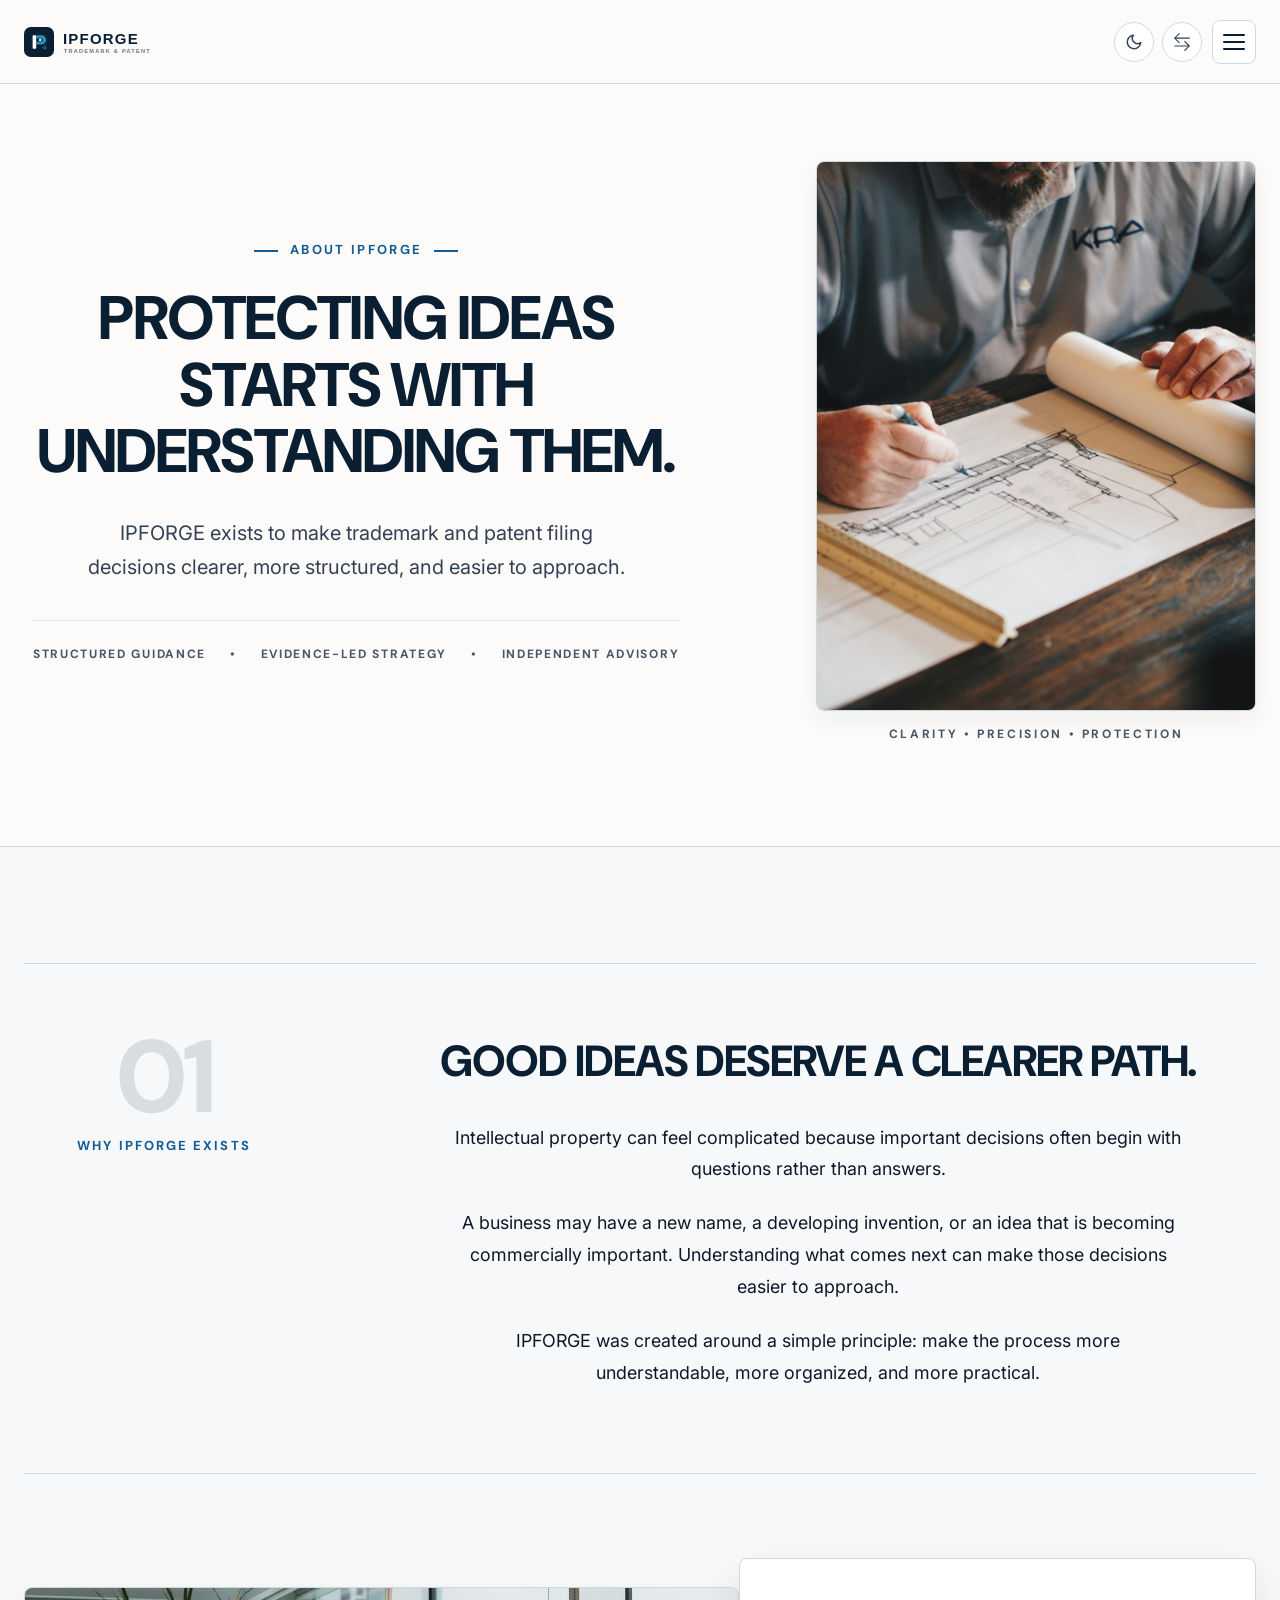
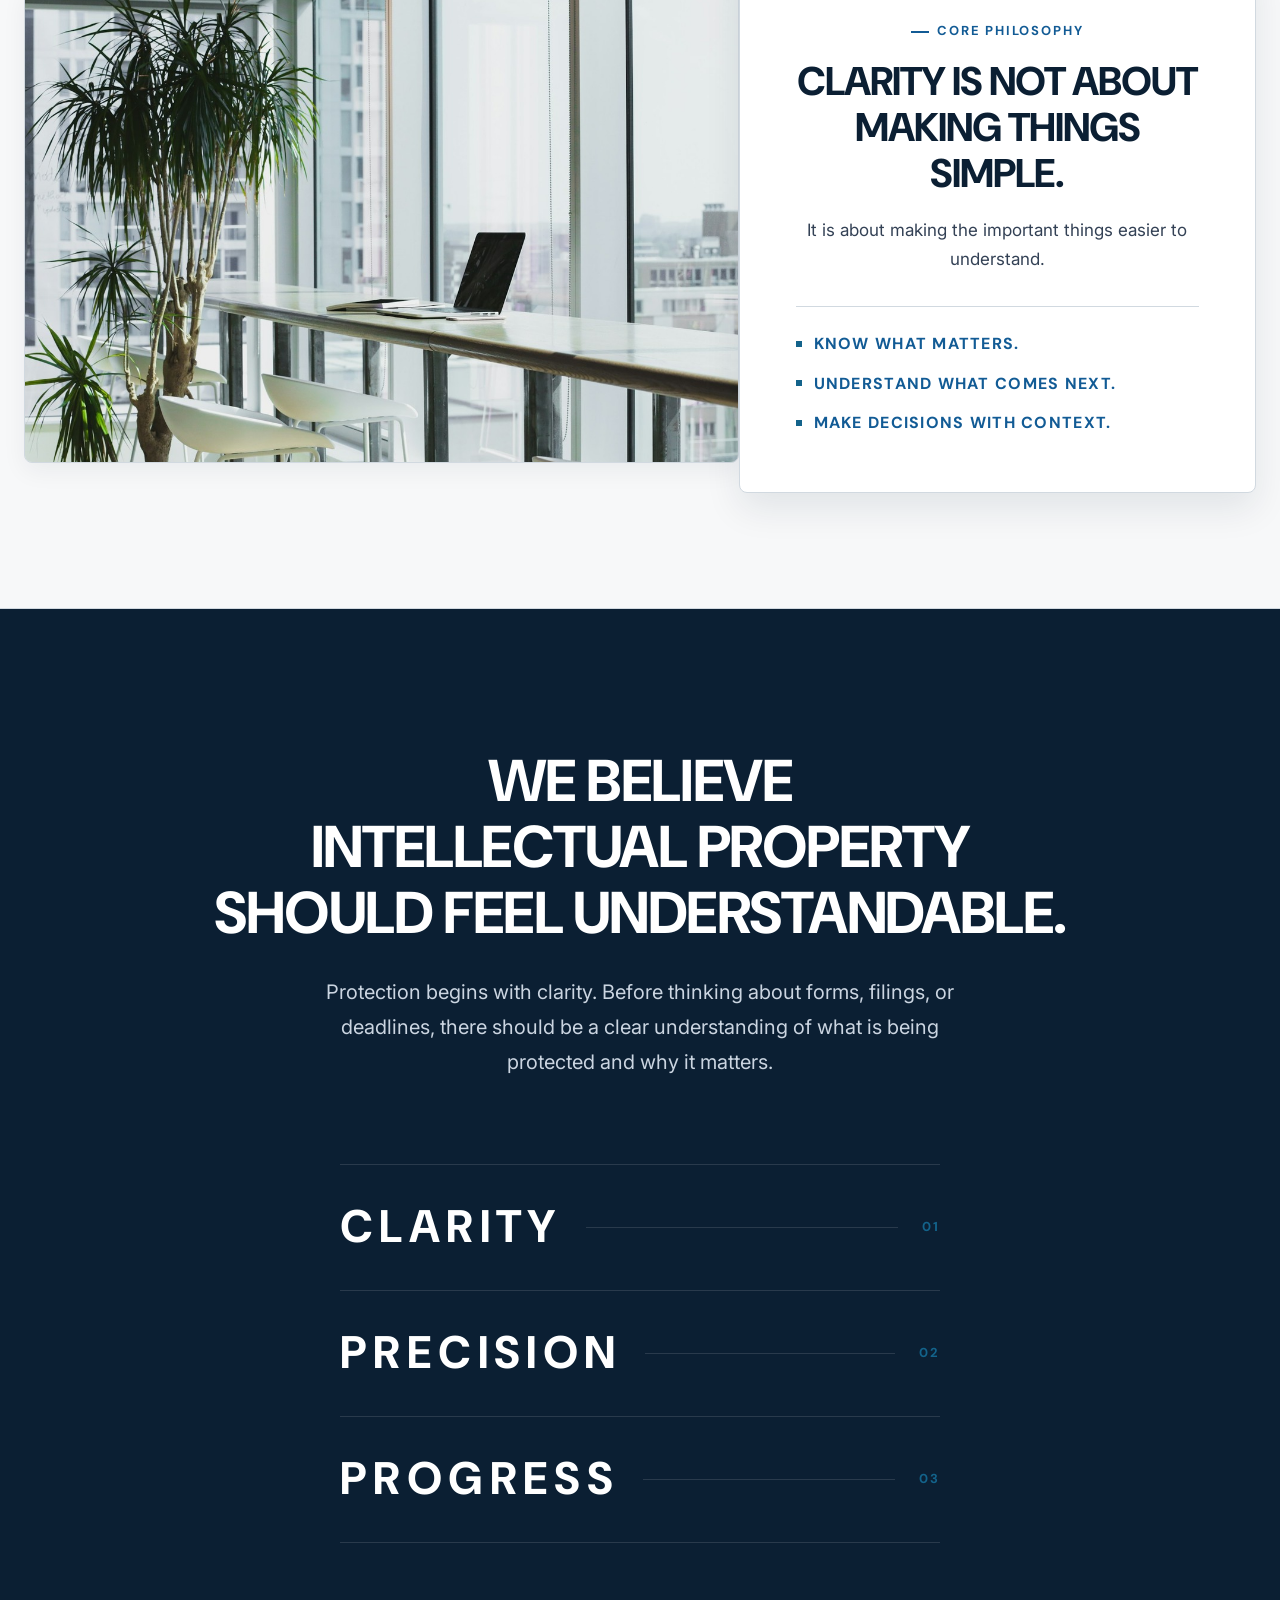
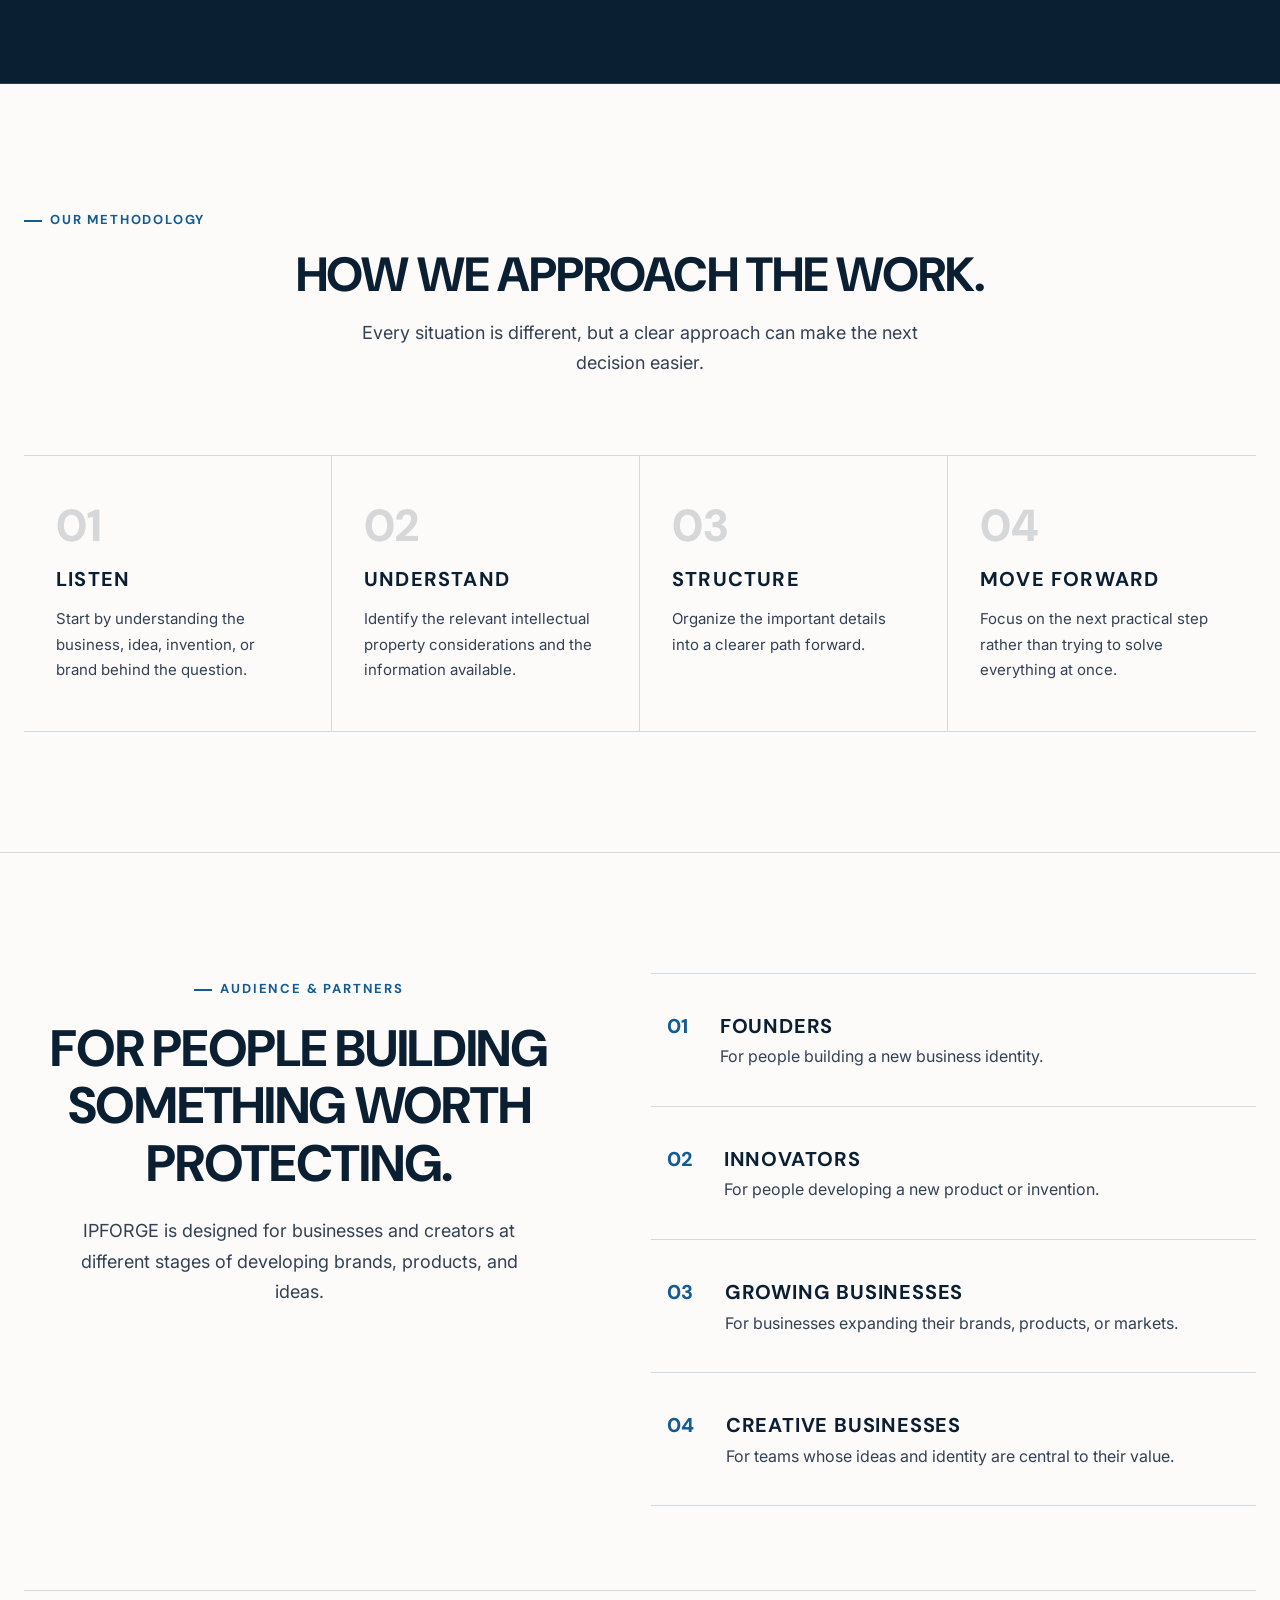
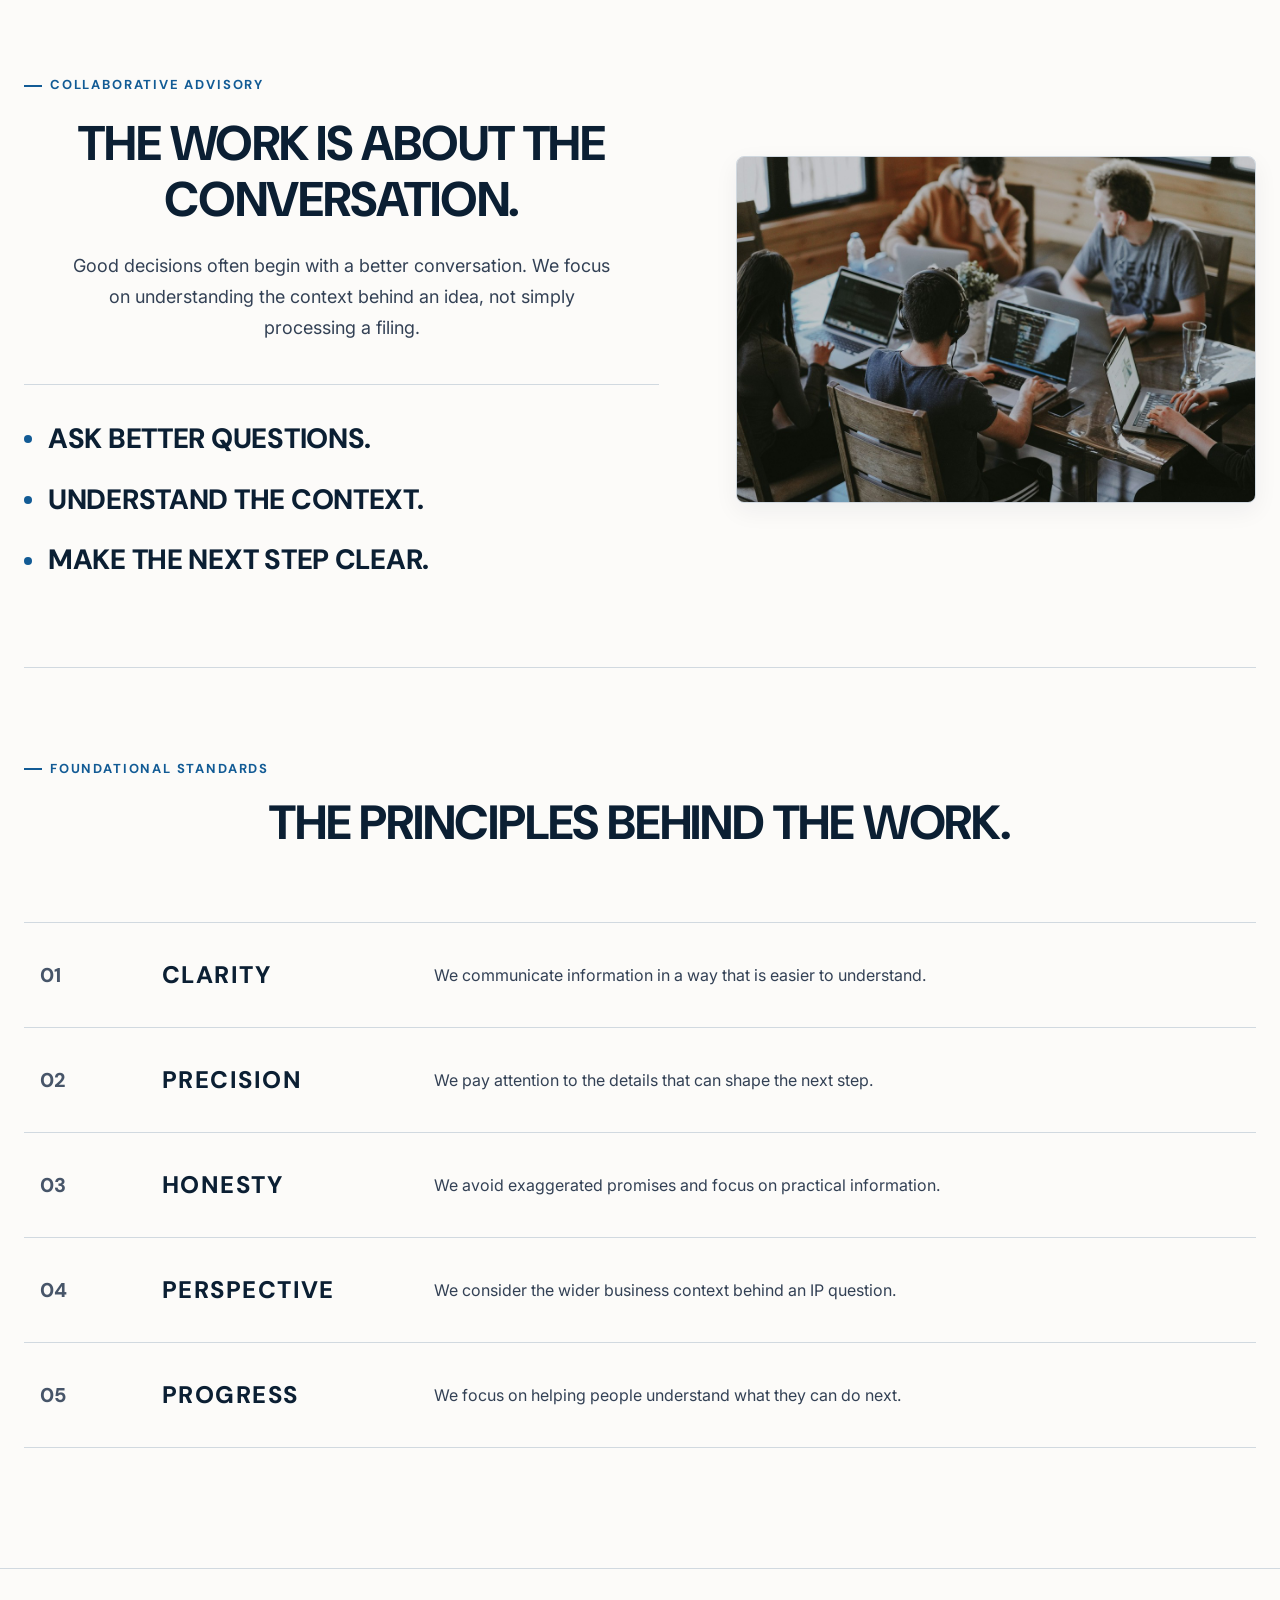
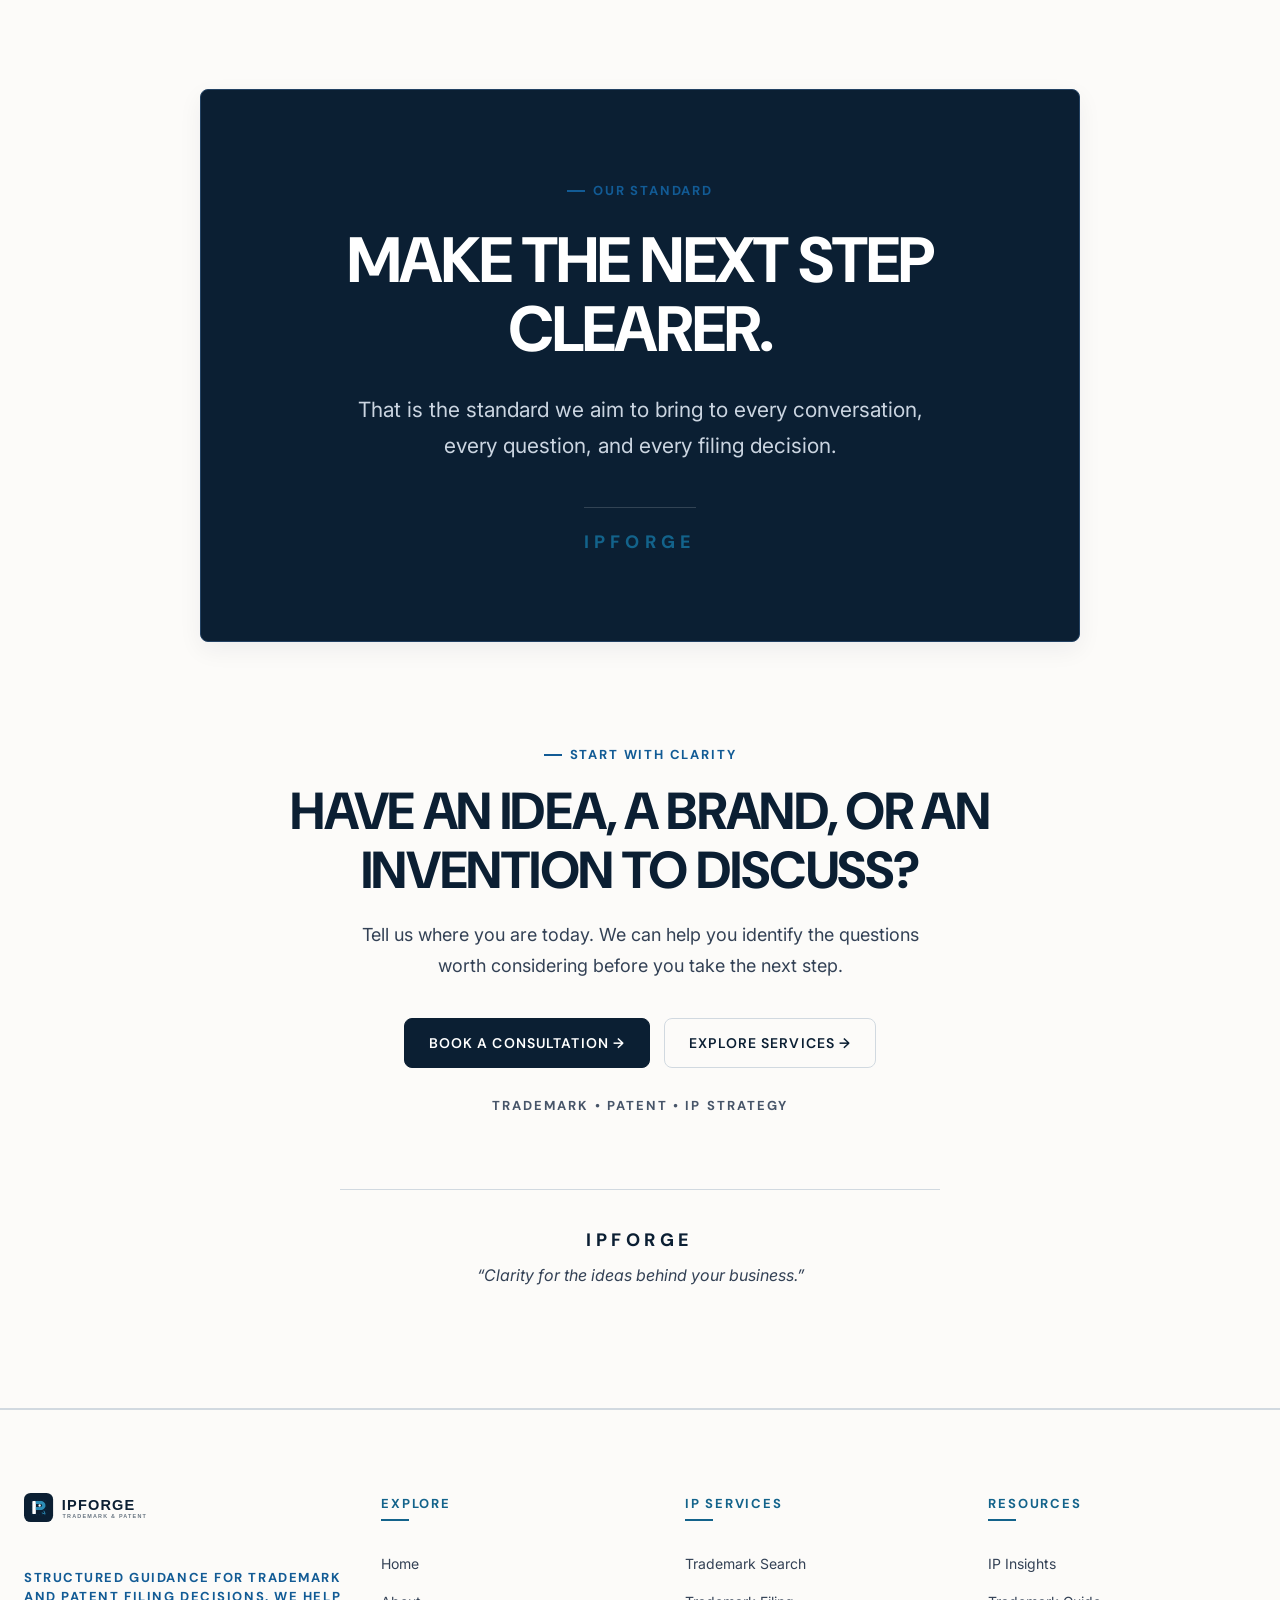
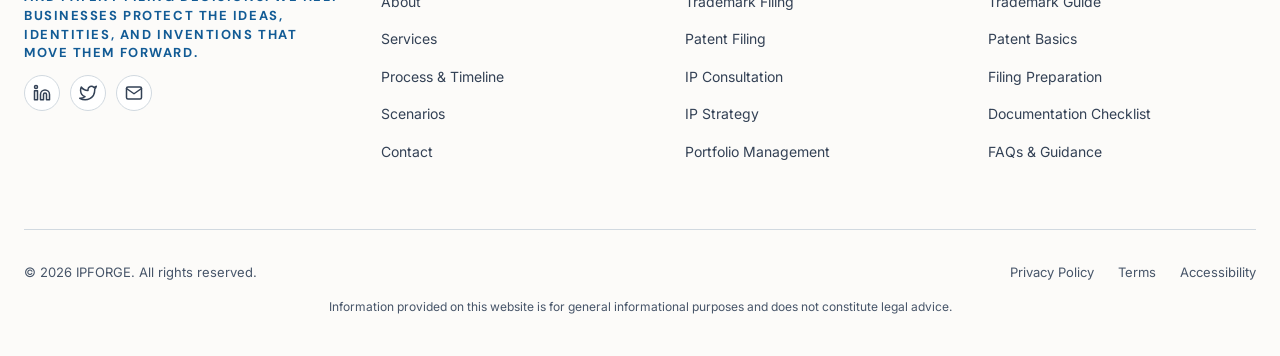
==== commit 036a75fd: "Update project" ====
--- a/about.html
+++ b/about.html
@@ -666,27 +666,27 @@
       <div class="footer-top">
 
         <!-- Col 01: Brand & Tagline -->
-        <div class="footer-brand-col">
-          <a href="index.html" class="footer-logo-link" aria-label="IPFORGE Homepage">
+        <div class="footer-brand footer-brand-col">
+          <a href="index.html" class="footer-logo footer-logo-link" aria-label="IPFORGE Homepage">
             <img src="assets/logo/logo.svg" alt="IPFORGE" class="footer-logo" width="165" height="36">
           </a>
           <p class="footer-tagline">
             Structured guidance for trademark and patent filing decisions. We help businesses protect the ideas, identities, and inventions that move them forward.
           </p>
-          <div class="footer-social-links" aria-label="Social links">
-            <a href="https://linkedin.com" target="_blank" rel="noopener noreferrer" class="social-icon-link" aria-label="IPFORGE on LinkedIn">
+          <div class="footer-social-row footer-social-links" aria-label="Social links">
+            <a href="https://linkedin.com" target="_blank" rel="noopener noreferrer" class="social-btn social-icon-link" aria-label="IPFORGE on LinkedIn">
               <svg width="18" height="18" viewBox="0 0 24 24" fill="none" stroke="currentColor" stroke-width="2" stroke-linecap="round" stroke-linejoin="round">
                 <path d="M16 8a6 6 0 0 1 6 6v7h-4v-7a2 2 0 0 0-2-2 2 2 0 0 0-2 2v7h-4v-7a6 6 0 0 1 6-6z"></path>
                 <rect x="2" y="9" width="4" height="12"></rect>
                 <circle cx="4" cy="4" r="2"></circle>
               </svg>
             </a>
-            <a href="https://twitter.com" target="_blank" rel="noopener noreferrer" class="social-icon-link" aria-label="IPFORGE on X (Twitter)">
+            <a href="https://twitter.com" target="_blank" rel="noopener noreferrer" class="social-btn social-icon-link" aria-label="IPFORGE on X (Twitter)">
               <svg width="18" height="18" viewBox="0 0 24 24" fill="none" stroke="currentColor" stroke-width="2" stroke-linecap="round" stroke-linejoin="round">
                 <path d="M23 3a10.9 10.9 0 0 1-3.14 1.53 4.48 4.48 0 0 0-7.86 3v1A10.66 10.66 0 0 1 3 4s-4 9 5 13a11.64 11.64 0 0 1-7 2c9 5 20 0 20-11.5a4.5 4.5 0 0 0-.08-.83A7.72 7.72 0 0 0 23 3z"></path>
               </svg>
             </a>
-            <a href="mailto:contact@ipforge.com" class="social-icon-link" aria-label="Email IPFORGE">
+            <a href="mailto:contact@ipforge.com" class="social-btn social-icon-link" aria-label="Email IPFORGE">
               <svg width="18" height="18" viewBox="0 0 24 24" fill="none" stroke="currentColor" stroke-width="2" stroke-linecap="round" stroke-linejoin="round">
                 <path d="M4 4h16c1.1 0 2 .9 2 2v12c0 1.1-.9 2-2 2H4c-1.1 0-2-.9-2-2V6c0-1.1.9-2 2-2z"></path>
                 <polyline points="22,6 12,13 2,6"></polyline>
--- a/css/components.css
+++ b/css/components.css
@@ -828,18 +828,21 @@
   position: absolute;
   bottom: 24px;
   left: 24px;
-  background: rgba(11, 31, 51, 0.92);
-  backdrop-filter: blur(8px);
-  color: var(--color-white);
+  background: rgba(11, 23, 38, 0.92);
+  backdrop-filter: blur(10px);
+  -webkit-backdrop-filter: blur(10px);
+  color: #FFFFFF !important;
   padding: 12px 18px;
   border-radius: var(--radius-md);
-  border: 1px solid rgba(255, 255, 255, 0.15);
+  border: 1px solid rgba(255, 255, 255, 0.25);
   display: flex;
   align-items: center;
   gap: 12px;
   font-size: 0.75rem;
   letter-spacing: 0.05em;
   text-transform: uppercase;
+  box-shadow: 0 4px 16px rgba(0, 0, 0, 0.35);
+  z-index: 2;
 }
 
 .hero-badge-dot {
@@ -1528,18 +1531,22 @@
   margin-bottom: 64px;
 }
 
-.footer-brand {
+.footer-brand,
+.footer-brand-col {
   display: flex;
   flex-direction: column;
 }
 
-.footer-logo {
+.footer-logo,
+.footer-logo-link {
   display: block;
   margin-bottom: 22px;
 }
 
 .footer-logo img,
-.footer-logo svg {
+.footer-logo svg,
+.footer-logo-link img,
+.footer-logo-link svg {
   width: 160px;
   height: auto;
 }
@@ -1563,36 +1570,57 @@
   max-width: 320px;
 }
 
-.footer-social-row {
-  display: flex;
-  align-items: center;
+.footer-social-row,
+.footer-social-links {
+  display: flex;
+  flex-direction: row;
+  align-items: center;
+  flex-wrap: wrap;
   gap: 10px;
 }
 
-.social-btn {
+.social-btn,
+.social-icon-link {
   width: 36px;
   height: 36px;
   border-radius: var(--radius-pill);
   border: 1px solid var(--color-border);
   background-color: var(--color-white);
   color: var(--color-text-muted);
-  display: flex;
+  display: inline-flex;
   align-items: center;
   justify-content: center;
   transition: all var(--transition-fast);
-}
-
-.social-btn:hover {
+  text-decoration: none;
+  flex-shrink: 0;
+}
+
+.social-btn:hover,
+.social-icon-link:hover {
   background-color: var(--color-primary);
   border-color: var(--color-primary);
   color: var(--color-white);
   transform: translateY(-2px);
 }
 
-.social-btn svg {
-  width: 16px;
-  height: 16px;
+.social-btn svg,
+.social-icon-link svg {
+  width: 18px;
+  height: 18px;
+  display: block;
+  flex-shrink: 0;
+  transition: stroke var(--transition-fast), fill var(--transition-fast);
+}
+
+.social-btn svg:not([fill="none"]),
+.social-icon-link svg:not([fill="none"]) {
   fill: currentColor;
+}
+
+.social-btn svg[fill="none"],
+.social-icon-link svg[fill="none"] {
+  fill: none !important;
+  stroke: currentColor;
 }
 
 .footer-col-heading {
@@ -1856,16 +1884,25 @@
   width: 100%;
   padding-bottom: 74px;
   padding-top: 140px;
+  display: flex;
+  flex-direction: column;
+  align-items: center;
 }
 
 .hero-strategy-content {
-  max-width: 820px;
+  max-width: 860px;
+  margin-inline: auto;
+  text-align: center;
+  display: flex;
+  flex-direction: column;
+  align-items: center;
 }
 
 .hero-strategy-eyebrow {
   display: inline-flex;
   align-items: center;
-  gap: 10px;
+  justify-content: center;
+  gap: 12px;
   font-family: var(--font-heading);
   font-size: 0.8125rem;
   font-weight: 700;
@@ -1873,9 +1910,11 @@
   letter-spacing: 0.16em;
   color: var(--color-accent);
   margin-bottom: 20px;
-}
-
-.hero-strategy-eyebrow::before {
+  margin-inline: auto;
+}
+
+.hero-strategy-eyebrow::before,
+.hero-strategy-eyebrow::after {
   content: '';
   display: inline-block;
   width: 24px;
@@ -1889,9 +1928,10 @@
   font-weight: 800;
   line-height: 1.08;
   letter-spacing: -0.025em;
-  color: var(--color-white);
+  color: #FFFFFF !important;
   margin-bottom: 24px;
   text-transform: uppercase;
+  text-align: center;
 }
 
 .hero-strategy-desc {
@@ -1901,13 +1941,17 @@
   color: rgba(240, 244, 248, 0.88);
   max-width: 660px;
   margin-bottom: 36px;
+  margin-inline: auto;
+  text-align: center;
 }
 
 .hero-strategy-ctas {
   display: flex;
   align-items: center;
+  justify-content: center;
   gap: 16px;
   flex-wrap: wrap;
+  margin-inline: auto;
 }
 
 .btn-hero-primary {
@@ -2076,18 +2120,20 @@
   position: absolute;
   bottom: 20px;
   left: 20px;
-  background-color: rgba(11, 31, 51, 0.88);
-  backdrop-filter: blur(8px);
-  -webkit-backdrop-filter: blur(8px);
-  padding: 12px 18px;
+  background-color: rgba(11, 23, 38, 0.92);
+  backdrop-filter: blur(10px);
+  -webkit-backdrop-filter: blur(10px);
+  padding: 12px 20px;
   border-radius: var(--radius-sm);
-  border: 1px solid rgba(255, 255, 255, 0.12);
-  color: var(--color-white);
+  border: 1px solid rgba(255, 255, 255, 0.25);
+  color: #FFFFFF !important;
   font-family: var(--font-heading);
   font-size: 0.75rem;
   font-weight: 700;
-  letter-spacing: 0.1em;
-  text-transform: uppercase;
+  letter-spacing: 0.12em;
+  text-transform: uppercase;
+  box-shadow: 0 4px 16px rgba(0, 0, 0, 0.35);
+  z-index: 2;
 }
 
 /* --------------------------------------------------------------------------
@@ -3144,11 +3190,14 @@
 .about-hero-left {
   display: flex;
   flex-direction: column;
+  align-items: center;
+  text-align: center;
 }
 
 .about-hero-eyebrow {
   display: inline-flex;
   align-items: center;
+  justify-content: center;
   gap: 12px;
   font-family: var(--font-heading);
   font-size: 0.8125rem;
@@ -3157,9 +3206,11 @@
   letter-spacing: 0.18em;
   color: var(--color-secondary);
   margin-bottom: 24px;
-}
-
-.about-hero-eyebrow::before {
+  margin-inline: auto;
+}
+
+.about-hero-eyebrow::before,
+.about-hero-eyebrow::after {
   content: '';
   display: inline-block;
   width: 24px;
@@ -3176,10 +3227,22 @@
   color: var(--color-primary);
   text-transform: uppercase;
   margin-bottom: 32px;
+  text-align: center;
 }
 
 .about-hero-line {
   display: block;
+  text-align: center;
+}
+
+.about-hero-desc {
+  font-family: var(--font-body);
+  font-size: clamp(1.0625rem, 1.4vw, 1.25rem);
+  line-height: 1.7;
+  color: var(--color-text-muted);
+  max-width: 600px;
+  margin-inline: auto;
+  text-align: center;
 }
 
 .about-hero-desc {
@@ -4103,12 +4166,18 @@
 
 .services-hero-header {
   max-width: 960px;
+  margin-inline: auto;
+  text-align: center;
+  display: flex;
+  flex-direction: column;
+  align-items: center;
   margin-bottom: clamp(40px, 5vw, 64px);
 }
 
 .services-hero-eyebrow {
   display: inline-flex;
   align-items: center;
+  justify-content: center;
   gap: 12px;
   font-family: var(--font-heading);
   font-size: 0.8125rem;
@@ -4117,9 +4186,11 @@
   letter-spacing: 0.18em;
   color: var(--color-secondary);
   margin-bottom: 24px;
-}
-
-.services-hero-eyebrow::before {
+  margin-inline: auto;
+}
+
+.services-hero-eyebrow::before,
+.services-hero-eyebrow::after {
   content: '';
   display: inline-block;
   width: 24px;
@@ -4136,6 +4207,7 @@
   color: var(--color-primary);
   text-transform: uppercase;
   margin-bottom: 24px;
+  text-align: center;
 }
 
 .services-hero-lead {
@@ -4145,13 +4217,17 @@
   color: var(--color-text-muted);
   max-width: 680px;
   margin-bottom: 36px;
+  margin-inline: auto;
+  text-align: center;
 }
 
 .services-hero-actions {
   display: flex;
   align-items: center;
+  justify-content: center;
   gap: 16px;
   flex-wrap: wrap;
+  margin-inline: auto;
 }
 
 .services-hero-banner-wrapper {
@@ -4180,19 +4256,20 @@
   position: absolute;
   top: clamp(16px, 2.5vw, 32px);
   right: clamp(16px, 2.5vw, 32px);
-  background-color: rgba(11, 31, 51, 0.9);
-  backdrop-filter: blur(8px);
-  -webkit-backdrop-filter: blur(8px);
-  color: var(--color-white);
-  padding: 10px 20px;
+  background-color: rgba(11, 23, 38, 0.92);
+  backdrop-filter: blur(10px);
+  -webkit-backdrop-filter: blur(10px);
+  color: #FFFFFF !important;
+  padding: 10px 22px;
   border-radius: var(--radius-sm);
   font-family: var(--font-heading);
   font-size: 0.75rem;
   font-weight: 700;
   letter-spacing: 0.18em;
   text-transform: uppercase;
-  border: 1px solid rgba(255, 255, 255, 0.16);
-  box-shadow: 0 4px 16px rgba(0, 0, 0, 0.2);
+  border: 1px solid rgba(255, 255, 255, 0.25);
+  box-shadow: 0 4px 16px rgba(0, 0, 0, 0.35);
+  z-index: 2;
 }
 
 /* --------------------------------------------------------------------------
@@ -4889,12 +4966,18 @@
 
 .process-hero-header {
   max-width: 960px;
+  margin-inline: auto;
+  text-align: center;
+  display: flex;
+  flex-direction: column;
+  align-items: center;
   margin-bottom: clamp(32px, 4vw, 48px);
 }
 
 .process-hero-eyebrow {
   display: inline-flex;
   align-items: center;
+  justify-content: center;
   gap: 12px;
   font-family: var(--font-heading);
   font-size: 0.8125rem;
@@ -4903,9 +4986,11 @@
   letter-spacing: 0.18em;
   color: var(--color-secondary);
   margin-bottom: 24px;
-}
-
-.process-hero-eyebrow::before {
+  margin-inline: auto;
+}
+
+.process-hero-eyebrow::before,
+.process-hero-eyebrow::after {
   content: '';
   display: inline-block;
   width: 24px;
@@ -4922,6 +5007,7 @@
   color: var(--color-primary);
   text-transform: uppercase;
   margin-bottom: 24px;
+  text-align: center;
 }
 
 .process-hero-lead {
@@ -4931,11 +5017,14 @@
   color: var(--color-text-muted);
   max-width: 760px;
   margin-bottom: 32px;
+  margin-inline: auto;
+  text-align: center;
 }
 
 .process-flow-badge-strip {
-  display: flex;
-  align-items: center;
+  display: inline-flex;
+  align-items: center;
+  justify-content: center;
   flex-wrap: wrap;
   gap: 12px;
   background-color: #EEF3F7;
@@ -4943,6 +5032,7 @@
   border-radius: var(--radius-sm);
   border: 1px solid var(--color-border);
   margin-bottom: 36px;
+  margin-inline: auto;
   font-family: var(--font-heading);
   font-size: 0.8125rem;
   font-weight: 700;
@@ -5611,11 +5701,19 @@
 
 .scenarios-hero-header {
   max-width: 980px;
+  margin-inline: auto;
+  text-align: center;
+  display: flex;
+  flex-direction: column;
+  align-items: center;
   margin-bottom: clamp(36px, 5vw, 56px);
 }
 
 .scenarios-hero-eyebrow {
-  display: inline-block;
+  display: inline-flex;
+  align-items: center;
+  justify-content: center;
+  gap: 12px;
   font-family: var(--font-heading);
   font-size: 0.8125rem;
   font-weight: 800;
@@ -5623,6 +5721,16 @@
   text-transform: uppercase;
   color: var(--color-secondary);
   margin-bottom: 16px;
+  margin-inline: auto;
+}
+
+.scenarios-hero-eyebrow::before,
+.scenarios-hero-eyebrow::after {
+  content: '';
+  display: inline-block;
+  width: 24px;
+  height: 2px;
+  background-color: var(--color-secondary);
 }
 
 .scenarios-hero-title {
@@ -5634,6 +5742,7 @@
   text-transform: uppercase;
   color: var(--color-primary);
   margin-bottom: 24px;
+  text-align: center;
 }
 
 .scenarios-hero-lead {
@@ -5642,7 +5751,8 @@
   line-height: 1.65;
   color: var(--color-text-muted);
   max-width: 820px;
-  margin: 0 0 32px 0;
+  margin: 0 auto 32px auto;
+  text-align: center;
 }
 
 .scenarios-hero-banner-wrapper {
@@ -6465,10 +6575,18 @@
 
 .contact-intro-main {
   max-width: 960px;
+  margin-inline: auto;
+  text-align: center;
+  display: flex;
+  flex-direction: column;
+  align-items: center;
 }
 
 .contact-intro-eyebrow {
-  display: inline-block;
+  display: inline-flex;
+  align-items: center;
+  justify-content: center;
+  gap: 12px;
   font-family: var(--font-heading);
   font-size: 0.8125rem;
   font-weight: 800;
@@ -6476,6 +6594,16 @@
   text-transform: uppercase;
   color: var(--color-secondary);
   margin-bottom: 18px;
+  margin-inline: auto;
+}
+
+.contact-intro-eyebrow::before,
+.contact-intro-eyebrow::after {
+  content: '';
+  display: inline-block;
+  width: 24px;
+  height: 2px;
+  background-color: var(--color-secondary);
 }
 
 .contact-intro-title {
@@ -6487,6 +6615,7 @@
   text-transform: uppercase;
   color: var(--color-primary);
   margin-bottom: 24px;
+  text-align: center;
 }
 
 .contact-intro-lead {
@@ -6495,7 +6624,8 @@
   line-height: 1.65;
   color: var(--color-text-muted);
   max-width: 820px;
-  margin: 0 0 28px 0;
+  margin: 0 auto 28px auto;
+  text-align: center;
 }
 
 .contact-intro-sub-statement {
@@ -6505,17 +6635,20 @@
   letter-spacing: 0.08em;
   text-transform: uppercase;
   color: var(--color-secondary);
-  margin: 0;
+  margin: 0 auto;
+  text-align: center;
 }
 
 /* Editorial Typographic Index Element (Not cards) */
 .contact-typographic-index {
   display: flex;
   align-items: center;
+  justify-content: center;
   gap: clamp(24px, 4vw, 48px);
   padding-top: 32px;
   border-top: 1px solid var(--color-border);
   flex-wrap: wrap;
+  margin-inline: auto;
 }
 
 .contact-index-numeral {
@@ -7172,7 +7305,7 @@
 /* Bottom Layer: Statement Banner */
 .closing-bottom-layer {
   background-color: var(--color-dark-bg);
-  color: var(--color-white);
+  color: #FFFFFF;
   padding: clamp(60px, 8vw, 96px) 0;
   border-top: 1px solid rgba(255, 255, 255, 0.12);
   position: relative;
@@ -7204,7 +7337,7 @@
   line-height: 1.12;
   letter-spacing: -0.02em;
   text-transform: uppercase;
-  color: var(--color-white);
+  color: #FFFFFF;
   margin: 0;
 }
 
@@ -7235,7 +7368,7 @@
   letter-spacing: 0.12em;
   text-transform: uppercase;
   background-color: var(--color-secondary);
-  color: var(--color-white);
+  color: #FFFFFF;
   padding: 16px 32px;
   border-radius: var(--radius-sm);
   text-decoration: none;
@@ -7244,7 +7377,7 @@
 
 .closing-action-primary:hover {
   background-color: var(--color-accent);
-  color: var(--color-white);
+  color: #FFFFFF;
   transform: translateY(-2px);
 }
 
@@ -7257,13 +7390,14 @@
   font-weight: 700;
   letter-spacing: 0.12em;
   text-transform: uppercase;
-  color: rgba(255, 255, 255, 0.7);
+  color: rgba(255, 255, 255, 0.75);
   text-decoration: none;
-  transition: color var(--transition-fast);
+  transition: color var(--transition-fast), transform var(--transition-fast);
 }
 
 .closing-action-secondary:hover {
-  color: var(--color-white);
+  color: #38BDF8;
+  transform: translateY(-2px);
 }
 
 /* High Contrast Mode Overrides for Contact Page */
@@ -7427,6 +7561,21 @@
   transition: border-color 0.2s, box-shadow 0.2s;
 }
 
+.appt-field-input[type="date"] {
+  cursor: pointer;
+}
+
+.appt-field-input[type="date"]::-webkit-calendar-picker-indicator {
+  cursor: pointer;
+  opacity: 0.8;
+  transition: opacity 0.2s ease, transform 0.2s ease;
+}
+
+.appt-field-input[type="date"]::-webkit-calendar-picker-indicator:hover {
+  opacity: 1;
+  transform: scale(1.08);
+}
+
 .appt-field-input::placeholder,
 .appt-field-textarea::placeholder {
   color: #64748B;
@@ -7556,6 +7705,7 @@
 /* Dark Theme Variables & Global Surface Rules */
 html.dark-theme,
 body.dark-theme {
+  color-scheme: dark;
   --color-primary: #FFFFFF;
   --color-secondary: #38BDF8;
   --color-accent: #60A5FA;
@@ -8588,6 +8738,18 @@
   color: #94A3B8 !important;
 }
 
+body.dark-theme .ip-value-image-badge,
+html.dark-theme .ip-value-image-badge,
+body.dark-theme .services-hero-floating-badge,
+html.dark-theme .services-hero-floating-badge,
+body.dark-theme .hero-badge,
+html.dark-theme .hero-badge {
+  background-color: rgba(7, 13, 21, 0.94) !important;
+  color: #FFFFFF !important;
+  border-color: rgba(56, 189, 248, 0.35) !important;
+  box-shadow: 0 4px 20px rgba(0, 0, 0, 0.6) !important;
+}
+
 body.dark-theme .myth-accordion-item,
 html.dark-theme .myth-accordion-item {
   border-bottom-color: #1E293B !important;
@@ -8809,6 +8971,12 @@
   background-color: #0B131F;
   border-color: #1E293B;
   color: #FFFFFF;
+  color-scheme: dark;
+}
+
+body.dark-theme input[type="date"],
+html.dark-theme input[type="date"] {
+  color-scheme: dark;
 }
 
 body.dark-theme .appt-field-input:focus,
@@ -8827,6 +8995,47 @@
   background-color: #60A5FA;
 }
 
+/* Contact Closing Statement in Dark Theme */
+body.dark-theme .closing-bottom-layer,
+html.dark-theme .closing-bottom-layer {
+  background-color: #070D15;
+  border-top-color: #1E293B;
+  color: #FFFFFF;
+}
+
+body.dark-theme .closing-statement-title,
+html.dark-theme .closing-statement-title {
+  color: #FFFFFF !important;
+}
+
+body.dark-theme .closing-statement-desc,
+html.dark-theme .closing-statement-desc {
+  color: rgba(255, 255, 255, 0.8) !important;
+}
+
+body.dark-theme .closing-action-primary,
+html.dark-theme .closing-action-primary {
+  background-color: #38BDF8;
+  color: #070D15 !important;
+}
+
+body.dark-theme .closing-action-primary:hover,
+html.dark-theme .closing-action-primary:hover {
+  background-color: #60A5FA;
+  color: #070D15 !important;
+}
+
+body.dark-theme .closing-action-secondary,
+html.dark-theme .closing-action-secondary {
+  color: rgba(255, 255, 255, 0.75) !important;
+}
+
+body.dark-theme .closing-action-secondary:hover,
+html.dark-theme .closing-action-secondary:hover {
+  color: #38BDF8 !important;
+  transform: translateY(-2px);
+}
+
 /* Footer in Dark Theme */
 body.dark-theme .site-footer {
   background-color: #070D15;
@@ -8870,13 +9079,19 @@
   color: #94A3B8;
 }
 
-body.dark-theme .social-btn {
+body.dark-theme .social-btn,
+body.dark-theme .social-icon-link,
+html.dark-theme .social-btn,
+html.dark-theme .social-icon-link {
   background-color: #131E2E;
   border-color: #1E293B;
   color: #94A3B8;
 }
 
-body.dark-theme .social-btn:hover {
+body.dark-theme .social-btn:hover,
+body.dark-theme .social-icon-link:hover,
+html.dark-theme .social-btn:hover,
+html.dark-theme .social-icon-link:hover {
   background-color: #1E293B;
   border-color: #38BDF8;
   color: #38BDF8;
@@ -9493,6 +9708,10 @@
 [dir="rtl"] .header-logo svg,
 [dir="rtl"] .footer-brand img,
 [dir="rtl"] .footer-brand svg,
+[dir="rtl"] .footer-brand-col img,
+[dir="rtl"] .footer-brand-col svg,
+[dir="rtl"] .social-btn svg,
+[dir="rtl"] .social-icon-link svg,
 [dir="rtl"] img,
 [dir="rtl"] svg.theme-icon,
 [dir="rtl"] svg.direction-icon,
@@ -9508,7 +9727,12 @@
   text-align: right;
 }
 
-
-
-
-
+[dir="rtl"] .footer-social-row,
+[dir="rtl"] .footer-social-links {
+  justify-content: flex-start;
+}
+
+
+
+
+
